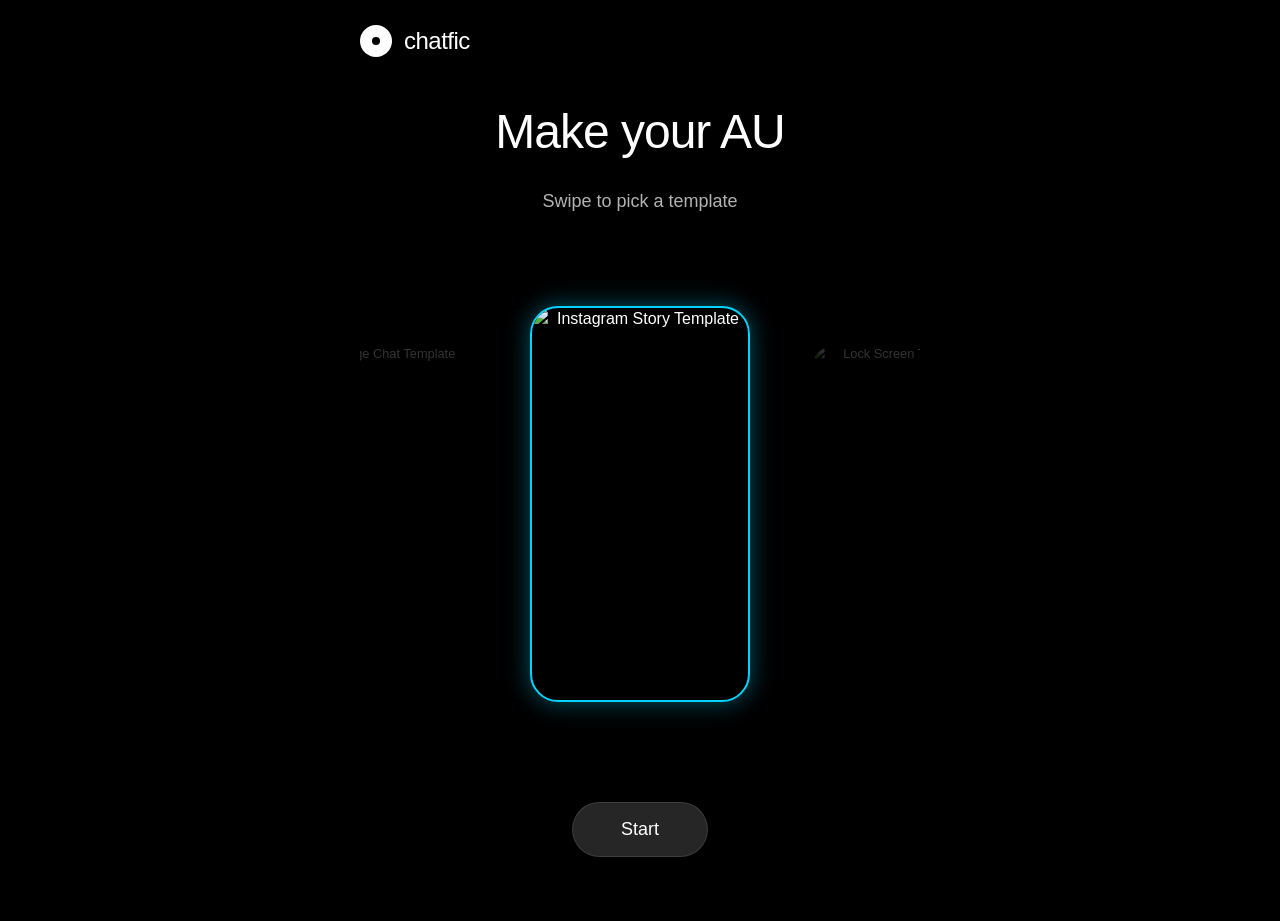
==== index.html @ 2ce022c9 "Initial commit: KF FanCraft project files Co-Authored-By: Claude Sonnet 4.6 <noreply@anthropic.com>" ====
<!DOCTYPE html>
<html lang="en">
<head>
<meta charset="UTF-8">
<meta name="viewport" content="width=device-width, initial-scale=1.0, maximum-scale=1.0, user-scalable=no">
<title>chatfic - Make your AU</title>
<link rel="stylesheet" href="styles.css">
<link rel="stylesheet" href="https://cdnjs.cloudflare.com/ajax/libs/font-awesome/6.4.0/css/all.min.css">
<script src="https://cdnjs.cloudflare.com/ajax/libs/html2canvas/1.4.1/html2canvas.min.js"></script>
</head>
<body>
<div class="app">
  <!-- Hero Section - Main Landing -->
  <section class="hero-main" id="hero">
    <div class="hero-header">
      <div class="logo">
        <div class="logo-bubble"></div>
        <span>chatfic</span>
      </div>
    </div>
    
    <div class="hero-content">
      <h1 class="hero-title">Make your AU</h1>
      <p class="hero-subtitle">Swipe to pick a template</p>
      
      <div class="template-preview-container">
        <div class="template-preview-card" data-template="message">
          <img src="images/Frame 31.png" alt="Message Chat Template">
        </div>
        <div class="template-preview-card active" data-template="story">
          <img src="images/Stories.png" alt="Instagram Story Template">
        </div>
        <div class="template-preview-card" data-template="notification">
          <img src="images/iOS 15 Push Notifications.png" alt="Lock Screen Template">
        </div>
      </div>
      
      <button class="start-button" onclick="startWithSelectedTemplate()">
        Start
      </button>
    </div>
  </section>


  <!-- Editor Screen -->
  <section class="editor" id="editor" style="display:none;">
    <div class="editor-header">
      <button class="back-btn" onclick="backToTemplates()">
        <i class="fas fa-arrow-left"></i>
      </button>
      <span class="editor-title">Editor</span>
      <div class="header-actions">
        <button class="save-btn" onclick="saveAsImage()">
          <i class="fas fa-download"></i> Save
        </button>
        <button class="share-btn" onclick="toggleShareMenu()">
          <i class="fas fa-share"></i> Share
        </button>
      </div>
    </div>

    <!-- Share Menu -->
    <div class="share-menu" id="shareMenu" style="display:none;">
      <div class="share-options">
        <button class="share-option" onclick="shareToTikTok()">
          <i class="fab fa-tiktok"></i>
          <span>TikTok</span>
        </button>
        <button class="share-option" onclick="shareToInstagram()">
          <i class="fab fa-instagram"></i>
          <span>Instagram</span>
        </button>
        <button class="share-option" onclick="shareToX()">
          <i class="fab fa-x-twitter"></i>
          <span>X</span>
        </button>
        <button class="share-option" onclick="shareToReddit()">
          <i class="fab fa-reddit"></i>
          <span>Reddit</span>
        </button>
      </div>
    </div>

    <div class="editor-content">
      <div class="phone-mockup">
        <div class="phone-screen" id="phoneScreen">
          <!-- Dynamic content will be loaded here -->
        </div>
      </div>
      
      <div class="editor-controls">
        <div class="control-group">
          <label>Username</label>
          <input type="text" id="usernameInput" placeholder="Enter username...">
        </div>
        
        <!-- Message Chat Controls -->
        <div class="template-specific-controls" id="messageControls" style="display:none;">
          <div class="control-group">
            <label>Messages</label>
            <div class="messages-container" id="messagesContainer">
              <!-- Messages will be dynamically added here -->
            </div>
            <button class="add-message-btn" onclick="addMessage('received')">+ Add Their Message</button>
            <button class="add-message-btn" onclick="addMessage('sent')">+ Add My Message</button>
          </div>
        </div>
        
        <!-- Lock Screen Controls -->
        <div class="template-specific-controls" id="lockControls" style="display:none;">
          <div class="control-group">
            <label>Notifications</label>
            <div class="notifications-container" id="notificationsContainer">
              <!-- Notifications will be dynamically added here -->
            </div>
            <button class="add-notification-btn" onclick="addNotification()">+ Add Notification</button>
          </div>
        </div>
        
        <!-- Story Controls -->
        <div class="template-specific-controls" id="storyControls" style="display:none;">
          <div class="control-group">
            <label>Story Text</label>
            <textarea id="textInput" placeholder="Enter your story text..."></textarea>
          </div>
        </div>
        
        <div class="control-group">
          <label>Profile Image</label>
          <input type="file" accept="image/*" id="profileImageInput">
        </div>
        <div class="control-group">
          <label>Background Image</label>
          <input type="file" accept="image/*" id="backgroundImageInput">
        </div>
        <div class="control-group">
          <label>Time</label>
          <input type="datetime-local" id="timeInput">
        </div>
      </div>
    </div>
  </section>

  <!-- Series Management -->
  <section class="series-section" id="series" style="display:none;">
    <div class="section-header">
      <h2>My Series</h2>
      <button class="create-btn" onclick="createSeries()">
        <i class="fas fa-plus"></i> New Series
      </button>
    </div>
    <div class="series-list">
      <!-- Series will be populated here -->
    </div>
  </section>

  <!-- Explore Feed -->
  <section class="explore-section" id="explore" style="display:none;">
    <div class="section-header">
      <h2>Explore</h2>
      <div class="filter-tabs">
        <button class="filter-tab active">Popular</button>
        <button class="filter-tab">Latest</button>
        <button class="filter-tab">Following</button>
      </div>
    </div>
    <div class="feed-grid">
      <!-- Feed items will be populated here -->
    </div>
  </section>

  <!-- Navigation (only shown when not on hero) -->
  <nav class="top-nav" id="topNav" style="display:none;">
    <button class="nav-btn active" onclick="navigateTo('create')">Create</button>
    <button class="nav-btn" onclick="navigateTo('series')">Series</button>
    <button class="nav-btn" onclick="navigateTo('explore')">Explore</button>
  </nav>
</div>

<script src="script.js"></script>
</body>
</html>
---- styles.css ----
@import url('https://cdn.jsdelivr.net/gh/orioncactus/pretendard@v1.3.9/dist/web/variable/pretendardvariable-dynamic-subset.min.css');

/* ════════════════════════════════════════
   RESET & BASE
════════════════════════════════════════ */
* {
  margin: 0;
  padding: 0;
  box-sizing: border-box;
}

html, body {
  width: 100%;
  height: 100%;
  overflow-x: hidden;
}

body {
  font-family: 'Pretendard Variable', Pretendard, -apple-system, BlinkMacSystemFont, 'Segoe UI', sans-serif;
  background: #000000;
  color: white;
  line-height: 1.4;
  -webkit-font-smoothing: antialiased;
  -moz-osx-font-smoothing: grayscale;
}

.app {
  width: 100%;
  max-width: 600px;
  min-height: 100vh;
  min-height: 100dvh;
  margin: 0 auto;
  background: #000000;
  position: relative;
}

/* ════════════════════════════════════════
   HERO MAIN SECTION - Exact Design Match
════════════════════════════════════════ */
.hero-main {
  min-height: 100vh;
  display: flex;
  flex-direction: column;
  padding: 24px 20px;
  position: relative;
  overflow: hidden;
}

.hero-header {
  display: flex;
  align-items: center;
  margin-bottom: 40px;
}

.logo {
  display: flex;
  align-items: center;
  gap: 12px;
}

.logo-bubble {
  width: 32px;
  height: 32px;
  background: white;
  border-radius: 50%;
  position: relative;
}

.logo-bubble::after {
  content: '';
  position: absolute;
  top: 50%;
  left: 50%;
  transform: translate(-50%, -50%);
  width: 8px;
  height: 8px;
  background: #000;
  border-radius: 50%;
}

.logo span {
  font-size: 24px;
  font-weight: 400;
  color: white;
  letter-spacing: -0.5px;
}

.hero-content {
  flex: 1;
  display: flex;
  flex-direction: column;
  align-items: center;
  justify-content: center;
  text-align: center;
  gap: 32px;
}

.hero-title {
  font-size: 48px;
  font-weight: 300;
  color: white;
  margin-bottom: -8px;
  letter-spacing: -1px;
}

.hero-subtitle {
  font-size: 18px;
  color: rgba(255,255,255,0.7);
  font-weight: 300;
  margin-bottom: 8px;
}

/* ════════════════════════════════════════
   TEMPLATE PREVIEW - Horizontal Scroll
════════════════════════════════════════ */
.template-preview-container {
  width: 100%;
  height: 500px;
  overflow-x: auto;
  overflow-y: hidden;
  display: flex;
  align-items: center;
  gap: 40px;
  padding: 0 60px;
  scroll-behavior: smooth;
  scroll-snap-type: x mandatory;
  -webkit-overflow-scrolling: touch;
}

/* Hide scrollbar but keep functionality */
.template-preview-container::-webkit-scrollbar {
  display: none;
}
.template-preview-container {
  -ms-overflow-style: none;
  scrollbar-width: none;
}

.template-preview-card {
  flex: none;
  width: 220px;
  aspect-ratio: 5/9;
  border-radius: 28px;
  overflow: hidden;
  cursor: pointer;
  transition: all 0.4s cubic-bezier(0.4, 0, 0.2, 1);
  scroll-snap-align: center;
  opacity: 0.4;
  filter: brightness(0.5);
  transform: scale(0.8);
}

/* Active state - center template */
.template-preview-card.active {
  opacity: 1;
  filter: brightness(1);
  border: 2px solid #00D4FF;
  box-shadow: 0 0 24px rgba(0, 212, 255, 0.4);
  transform: scale(1);
}

/* Non-active state */
.template-preview-card:not(.active) {
  border: none;
  box-shadow: 0 4px 20px rgba(0,0,0,0.4);
}

.template-preview-card img {
  width: 100%;
  height: 100%;
  object-fit: cover;
  display: block;
}

.template-preview-card:hover:not(.active) {
  opacity: 0.6;
  filter: brightness(0.6);
}

/* ════════════════════════════════════════
   START BUTTON
════════════════════════════════════════ */
.start-button {
  padding: 16px 48px;
  background: rgba(255,255,255,0.15);
  color: white;
  border: none;
  border-radius: 32px;
  font-size: 18px;
  font-weight: 500;
  cursor: pointer;
  transition: all 0.3s ease;
  backdrop-filter: blur(10px);
  border: 1px solid rgba(255,255,255,0.1);
  margin: 16px 0 40px 0;
}

.start-button:hover {
  background: rgba(255,255,255,0.25);
  transform: translateY(-1px);
  box-shadow: 0 8px 24px rgba(255,255,255,0.1);
}

.start-button:active {
  transform: translateY(0);
}

/* ════════════════════════════════════════
   TEMPLATE SELECTION SCREEN
════════════════════════════════════════ */
.template-selection {
  min-height: 100vh;
  padding: 20px;
  background: #000;
}

.section-header {
  display: flex;
  align-items: center;
  gap: 16px;
  margin-bottom: 32px;
  padding-top: 20px;
}

.back-btn {
  width: 44px;
  height: 44px;
  border: none;
  background: rgba(255,255,255,0.1);
  color: white;
  border-radius: 12px;
  cursor: pointer;
  transition: all 0.3s ease;
  display: flex;
  align-items: center;
  justify-content: center;
}

.back-btn:hover {
  background: rgba(255,255,255,0.2);
}

.section-header h2 {
  font-size: 28px;
  font-weight: 600;
  color: white;
}

.template-grid {
  display: grid;
  gap: 20px;
  grid-template-columns: 1fr;
}

.template-option {
  padding: 24px;
  background: rgba(255,255,255,0.05);
  border: 1px solid rgba(255,255,255,0.1);
  border-radius: 16px;
  cursor: pointer;
  transition: all 0.3s ease;
  text-align: center;
}

.template-option:hover {
  background: rgba(255,255,255,0.1);
  border-color: rgba(255,255,255,0.2);
  transform: translateY(-2px);
}

.template-icon {
  width: 64px;
  height: 64px;
  margin: 0 auto 16px;
  background: linear-gradient(135deg, #00D4FF, #0099CC);
  border-radius: 16px;
  display: flex;
  align-items: center;
  justify-content: center;
  font-size: 28px;
  color: white;
}

.template-option h3 {
  font-size: 20px;
  font-weight: 600;
  color: white;
  margin-bottom: 8px;
}

.template-option p {
  font-size: 14px;
  color: rgba(255,255,255,0.7);
}

/* ════════════════════════════════════════
   EDITOR SCREEN
════════════════════════════════════════ */
.editor {
  min-height: 100vh;
  background: #000;
  display: flex;
  flex-direction: column;
}

.editor-header {
  display: flex;
  align-items: center;
  justify-content: space-between;
  padding: 20px;
  border-bottom: 1px solid rgba(255,255,255,0.1);
}

.editor-title {
  font-size: 18px;
  font-weight: 600;
  color: white;
}

.header-actions {
  display: flex;
  gap: 12px;
  align-items: center;
}

.save-btn, .share-btn {
  padding: 8px 16px;
  background: #00D4FF;
  color: white;
  border: none;
  border-radius: 20px;
  font-size: 14px;
  font-weight: 500;
  cursor: pointer;
  transition: all 0.3s ease;
  display: flex;
  align-items: center;
  gap: 6px;
}

.save-btn:hover, .share-btn:hover {
  background: #0099CC;
}

/* Share Menu */
.share-menu {
  position: relative;
  background: rgba(0,0,0,0.95);
  backdrop-filter: blur(10px);
  border-bottom: 1px solid rgba(255,255,255,0.1);
  padding: 16px 20px;
}

.share-options {
  display: flex;
  gap: 12px;
  justify-content: center;
  flex-wrap: wrap;
}

.share-option {
  display: flex;
  flex-direction: column;
  align-items: center;
  gap: 8px;
  padding: 16px 20px;
  background: rgba(255,255,255,0.05);
  border: 1px solid rgba(255,255,255,0.1);
  border-radius: 12px;
  color: white;
  cursor: pointer;
  transition: all 0.3s ease;
  min-width: 80px;
}

.share-option:hover {
  background: rgba(255,255,255,0.1);
  border-color: rgba(255,255,255,0.2);
  transform: translateY(-2px);
}

.share-option i {
  font-size: 24px;
}

.share-option span {
  font-size: 12px;
  font-weight: 500;
}

.share-option[onclick*="TikTok"] i {
  color: #ff0050;
}

.share-option[onclick*="Instagram"] i {
  background: linear-gradient(45deg, #f09433 0%,#e6683c 25%,#dc2743 50%,#cc2366 75%,#bc1888 100%);
  background-clip: text;
  -webkit-background-clip: text;
  -webkit-text-fill-color: transparent;
}

.share-option[onclick*="X"] i {
  color: #1DA1F2;
}

.share-option[onclick*="Reddit"] i {
  color: #FF4500;
}

.editor-content {
  flex: 1;
  padding: 20px;
  display: flex;
  flex-direction: column;
  gap: 24px;
}

.phone-mockup {
  width: 300px;
  margin: 0 auto;
  background: #333;
  border-radius: 24px;
  padding: 8px;
  box-shadow: 0 8px 32px rgba(0,0,0,0.5);
}

.phone-screen {
  width: 100%;
  aspect-ratio: 5/9;
  background: white;
  border-radius: 16px;
  overflow: hidden;
}

.editor-controls {
  display: flex;
  flex-direction: column;
  gap: 16px;
}

.control-group {
  display: flex;
  flex-direction: column;
  gap: 8px;
}

.control-group label {
  font-size: 14px;
  font-weight: 500;
  color: rgba(255,255,255,0.8);
}

.control-group input,
.control-group textarea {
  padding: 12px 16px;
  background: rgba(255,255,255,0.05);
  border: 1px solid rgba(255,255,255,0.1);
  border-radius: 12px;
  color: white;
  font-size: 16px;
  transition: all 0.3s ease;
}

.control-group input:focus,
.control-group textarea:focus {
  outline: none;
  border-color: #00D4FF;
  background: rgba(255,255,255,0.1);
}

.control-group textarea {
  min-height: 100px;
  resize: vertical;
}

/* Template-specific controls */
.template-specific-controls {
  margin: 16px 0;
  padding: 16px;
  background: rgba(255,255,255,0.03);
  border-radius: 12px;
  border: 1px solid rgba(255,255,255,0.05);
}

.messages-container, .notifications-container {
  display: flex;
  flex-direction: column;
  gap: 12px;
  margin-bottom: 16px;
}

.message-item, .notification-item {
  display: flex;
  flex-direction: column;
  gap: 8px;
  padding: 12px;
  background: rgba(255,255,255,0.05);
  border-radius: 8px;
  border: 1px solid rgba(255,255,255,0.1);
}

.message-item-header, .notification-item-header {
  display: flex;
  justify-content: space-between;
  align-items: center;
}

.message-item-actions {
  display: flex;
  align-items: center;
  gap: 6px;
}

.move-message-btn {
  width: 24px;
  height: 24px;
  border: 1px solid rgba(255,255,255,0.2);
  border-radius: 5px;
  background: rgba(255,255,255,0.08);
  color: white;
  font-size: 14px;
  line-height: 1;
  cursor: pointer;
}

.move-message-btn:disabled {
  cursor: default;
  opacity: 0.25;
}

.message-type-label, .notification-sender-label {
  font-size: 12px;
  color: rgba(255,255,255,0.7);
  font-weight: 500;
}

.message-type-label.sent {
  color: #00D4FF;
}

.message-type-label.received {
  color: #10B981;
}

.remove-btn {
  background: #EF4444;
  color: white;
  border: none;
  border-radius: 4px;
  width: 24px;
  height: 24px;
  font-size: 12px;
  cursor: pointer;
  display: flex;
  align-items: center;
  justify-content: center;
}

.remove-btn:hover {
  background: #DC2626;
}

.message-input, .notification-input {
  background: rgba(255,255,255,0.08);
  border: 1px solid rgba(255,255,255,0.15);
  border-radius: 6px;
  color: white;
  padding: 8px 12px;
  font-size: 14px;
  resize: none;
  min-height: 60px;
}

.message-input:focus, .notification-input:focus {
  outline: none;
  border-color: #00D4FF;
  background: rgba(255,255,255,0.12);
}

.time-input {
  background: rgba(255,255,255,0.08);
  border: 1px solid rgba(255,255,255,0.15);
  border-radius: 6px;
  color: white;
  padding: 4px 8px;
  font-size: 12px;
  width: 120px;
}

.time-input:focus {
  outline: none;
  border-color: #00D4FF;
  background: rgba(255,255,255,0.12);
}

.add-message-btn, .add-notification-btn {
  padding: 8px 16px;
  background: rgba(0, 212, 255, 0.2);
  color: #00D4FF;
  border: 1px solid #00D4FF;
  border-radius: 20px;
  font-size: 14px;
  font-weight: 500;
  cursor: pointer;
  transition: all 0.3s ease;
  margin-right: 8px;
}

.add-message-btn:hover, .add-notification-btn:hover {
  background: rgba(0, 212, 255, 0.3);
}

.inline-editable {
  background: transparent;
  border: none;
  color: inherit;
  font-size: inherit;
  font-family: inherit;
  padding: 2px 4px;
  border-radius: 4px;
  transition: all 0.2s ease;
}

.inline-editable:focus {
  background: rgba(255,255,255,0.1);
  outline: 1px solid rgba(255,255,255,0.3);
}

/* ════════════════════════════════════════
   TOP NAVIGATION (Hidden on hero)
════════════════════════════════════════ */
.top-nav {
  position: sticky;
  top: 0;
  background: rgba(0,0,0,0.95);
  backdrop-filter: blur(20px);
  border-bottom: 1px solid rgba(255,255,255,0.1);
  padding: 12px 20px;
  display: flex;
  gap: 8px;
  z-index: 100;
}

.nav-btn {
  padding: 8px 16px;
  background: transparent;
  border: none;
  color: rgba(255,255,255,0.7);
  font-size: 14px;
  font-weight: 500;
  cursor: pointer;
  border-radius: 20px;
  transition: all 0.3s ease;
}

.nav-btn.active {
  background: rgba(255,255,255,0.1);
  color: white;
}

.nav-btn:hover:not(.active) {
  background: rgba(255,255,255,0.05);
  color: rgba(255,255,255,0.9);
}

/* ════════════════════════════════════════
   SERIES & EXPLORE SECTIONS
════════════════════════════════════════ */
.series-section,
.explore-section {
  min-height: 100vh;
  padding: 20px;
  background: #000;
}

.create-btn {
  padding: 8px 16px;
  background: #00D4FF;
  color: white;
  border: none;
  border-radius: 20px;
  font-size: 14px;
  font-weight: 500;
  cursor: pointer;
  transition: all 0.3s ease;
  display: flex;
  align-items: center;
  gap: 6px;
}

.create-btn:hover {
  background: #0099CC;
}

.filter-tabs {
  display: flex;
  gap: 8px;
  margin-top: 16px;
}

.filter-tab {
  padding: 8px 16px;
  background: rgba(255,255,255,0.05);
  border: none;
  color: rgba(255,255,255,0.7);
  font-size: 14px;
  font-weight: 500;
  cursor: pointer;
  border-radius: 20px;
  transition: all 0.3s ease;
}

.filter-tab.active {
  background: #00D4FF;
  color: white;
}

.filter-tab:hover:not(.active) {
  background: rgba(255,255,255,0.1);
  color: rgba(255,255,255,0.9);
}

.series-list,
.feed-grid {
  margin-top: 24px;
  display: grid;
  gap: 16px;
}

.feed-grid {
  grid-template-columns: repeat(2, 1fr);
}

/* ════════════════════════════════════════
   RESPONSIVE DESIGN
════════════════════════════════════════ */
@media (max-width: 480px) {
  .hero-title {
    font-size: 36px;
  }
  
  .template-preview-container {
    height: 400px;
  }
  
  .template-preview-card {
    width: 160px;
  }
  
  .phone-mockup {
    width: 280px;
  }
}

@media (max-height: 700px) {
  .hero-main {
    padding: 16px;
  }
  
  .hero-content {
    gap: 20px;
  }
  
  .template-preview-container {
    height: 320px;
  }
  
  .template-preview-card {
    width: 200px;
    height: 360px;
  }
  
  .start-button {
    margin-bottom: 24px;
  }
}

/* ════════════════════════════════════════
   UTILITIES
════════════════════════════════════════ */
.hidden {
  display: none !important;
}

/* Smooth transitions */
* {
  transition: transform 0.3s ease, opacity 0.3s ease;
}
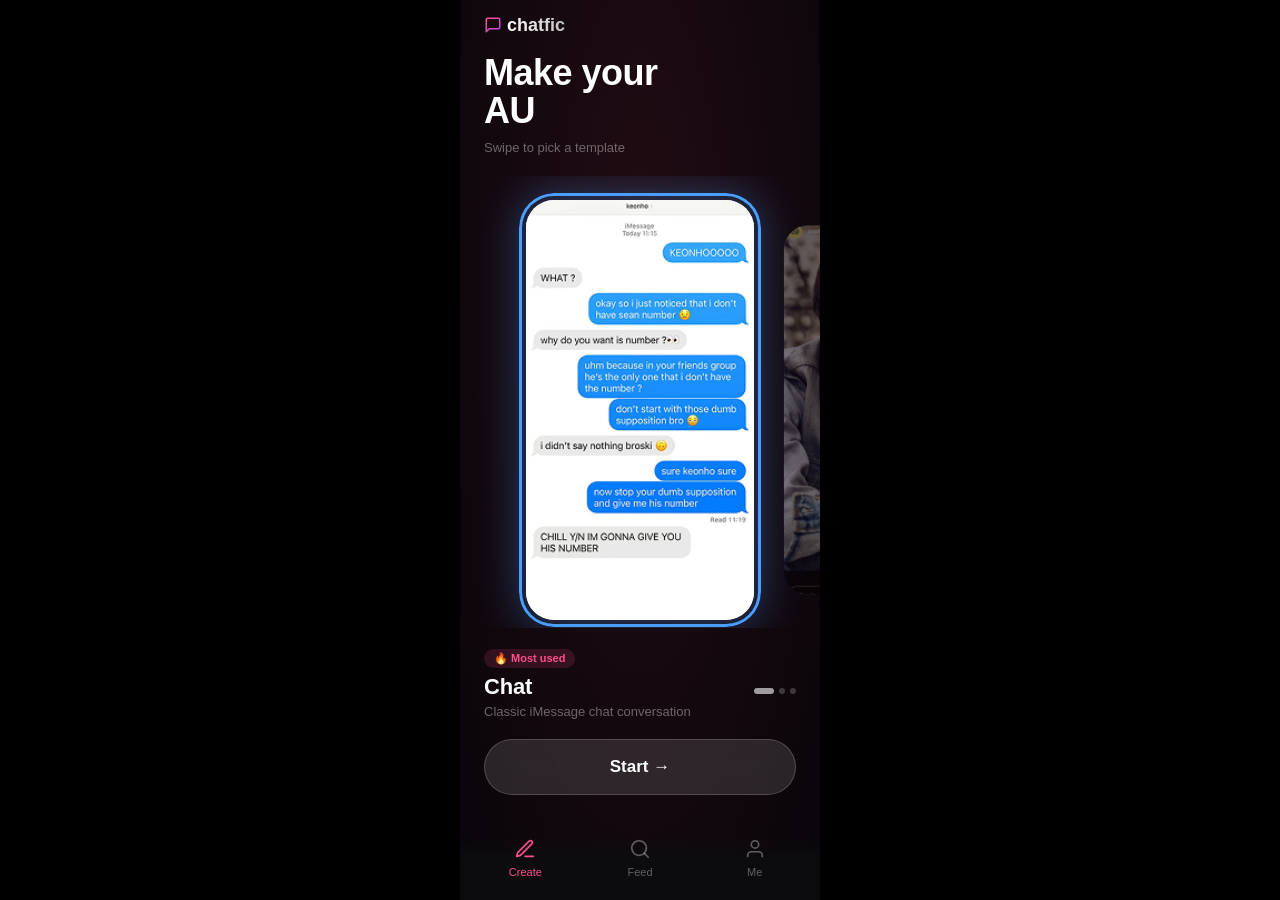
==== commit 2e612f01: "feat: chatfic UI — full editor suite with feed, Me page, series manager - Add Chat/IG Story/Lock Scr" ====
--- a/index.html
+++ b/index.html
@@ -3,180 +3,3292 @@
 <head>
 <meta charset="UTF-8">
 <meta name="viewport" content="width=device-width, initial-scale=1.0, maximum-scale=1.0, user-scalable=no">
-<title>chatfic - Make your AU</title>
-<link rel="stylesheet" href="styles.css">
-<link rel="stylesheet" href="https://cdnjs.cloudflare.com/ajax/libs/font-awesome/6.4.0/css/all.min.css">
-<script src="https://cdnjs.cloudflare.com/ajax/libs/html2canvas/1.4.1/html2canvas.min.js"></script>
+<title>chatfic</title>
+<link rel="preconnect" href="https://fonts.googleapis.com">
+<link rel="preconnect" href="https://fonts.gstatic.com" crossorigin>
+<style>
+/* ─────────────────────────────────────
+   DARK THEME TOKENS
+───────────────────────────────────── */
+:root {
+  --base:        #0C0C0F;
+  --surface:     #161618;
+  --surface-2:   #1F1F23;
+  --surface-3:   #28282D;
+  --border:      rgba(255,255,255,0.07);
+  --border-md:   rgba(255,255,255,0.12);
+
+  --text-1:  #FFFFFF;
+  --text-2:  rgba(255,255,255,0.60);
+  --text-3:  rgba(255,255,255,0.35);
+  --text-4:  rgba(255,255,255,0.20);
+
+  --accent:   #FF4E8B;
+  --accent-2: #B24BF3;
+  --accent-grad: linear-gradient(135deg, #FF4E8B 0%, #B24BF3 100%);
+  --glow: rgba(255,78,139,0.18);
+
+  /* GDS Brand (for Bunjang watermark) */
+  --brand: #D80C18;
+}
+
+/* ─────────────────────────────────────
+   GDS TYPOGRAPHY (Pretendard)
+───────────────────────────────────── */
+.h2-bold   { font-size:24px; font-weight:700; line-height:1.2; }
+.h4-bold   { font-size:20px; font-weight:700; line-height:1.2; }
+.t1-bold   { font-size:18px; font-weight:700; line-height:1.2; }
+.t2-bold   { font-size:16px; font-weight:700; line-height:1.25; }
+.t4-bold   { font-size:14px; font-weight:700; line-height:1.25; }
+.t5-bold   { font-size:13px; font-weight:700; line-height:1.2; }
+.t6-bold   { font-size:12px; font-weight:700; line-height:1.2; }
+.b3-medium { font-size:15px; font-weight:500; line-height:1.4; }
+.b3-regular{ font-size:15px; font-weight:400; line-height:1.4; }
+.b4-medium { font-size:14px; font-weight:500; line-height:1.25; }
+.b4-regular{ font-size:14px; font-weight:400; line-height:1.25; }
+.b5-medium { font-size:13px; font-weight:500; line-height:1.2; }
+.b5-regular{ font-size:13px; font-weight:400; line-height:1.2; }
+.b6-regular{ font-size:12px; font-weight:400; line-height:1.2; }
+.c1-medium { font-size:12px; font-weight:500; line-height:1.4; }
+.c2-medium { font-size:11px; font-weight:500; line-height:1.4; }
+
+/* ─────────────────────────────────────
+   BASE
+───────────────────────────────────── */
+* { box-sizing:border-box; margin:0; padding:0; -webkit-tap-highlight-color:transparent; letter-spacing:0; }
+body {
+  font-family:'Pretendard Variable',Pretendard,-apple-system,BlinkMacSystemFont,sans-serif;
+  font-feature-settings:'case' 1,'cpsp' 1,'ss03' 1;
+  background:#000; display:flex; justify-content:center; min-height:100vh;
+}
+.phone {
+  width:360px; min-height:100vh;
+  background:var(--base); position:relative;
+  overflow:hidden; display:flex; flex-direction:column;
+}
+
+/* ─────────────────────────────────────
+   SCREENS
+───────────────────────────────────── */
+.screen {
+  position:absolute; inset:0; display:none;
+  flex-direction:column; background:var(--base);
+  overflow:hidden;
+}
+.screen.active { display:flex; }
+.screen.enter { animation:slideIn .28s cubic-bezier(.32,1,.36,1) both; }
+.screen.back  { animation:slideBack .28s cubic-bezier(.32,1,.36,1) both; }
+@keyframes slideIn   { from{transform:translateX(100%)} to{transform:none} }
+@keyframes slideBack { from{transform:translateX(-20%)} to{transform:none} }
+
+/* ─────────────────────────────────────
+   BOTTOM NAV
+───────────────────────────────────── */
+.bottom-nav {
+  position:absolute; bottom:0; left:0; right:0;
+  height:72px; padding:0 0 16px;
+  background:linear-gradient(to top, var(--base) 60%, transparent);
+  display:flex; align-items:flex-end; justify-content:space-around;
+  z-index:100;
+}
+.nav-item {
+  display:flex; flex-direction:column; align-items:center; gap:4px;
+  cursor:pointer; padding:8px 20px; transition:opacity .15s;
+  background:none; border:none; font-family:inherit;
+  font-feature-settings:'case' 1,'cpsp' 1,'ss03' 1;
+}
+.nav-item:active { opacity:.6; }
+.nav-icon { width:24px; height:24px; display:flex; align-items:center; justify-content:center; }
+.nav-label { color:var(--text-3); }
+.nav-item.on .nav-label { color:var(--accent); }
+.nav-item.on .nav-icon svg path,
+.nav-item.on .nav-icon svg circle { stroke:var(--accent); }
+
+/* nav 3탭 균등 */
+.nav-item { flex:1; }
+
+/* ─────────────────────────────────────
+   SCROLL CONTENT (accounts for nav)
+───────────────────────────────────── */
+.scroll { flex:1; overflow-y:auto; -webkit-overflow-scrolling:touch; padding-bottom:72px; }
+
+/* ─────────────────────────────────────
+   TOP BAR
+───────────────────────────────────── */
+.topbar {
+  height:52px; padding:0 20px;
+  display:flex; align-items:center; justify-content:space-between;
+  flex-shrink:0; position:relative; z-index:10;
+}
+.topbar-back {
+  width:32px; height:32px; background:var(--surface-2);
+  border-radius:50%; border:none; cursor:pointer;
+  display:flex; align-items:center; justify-content:center;
+  transition:background .15s;
+}
+.topbar-back:active { background:var(--surface-3); }
+.topbar-spacer { width:32px; }
+
+/* Logo */
+.logo {
+  display:flex; align-items:center; gap:5px;
+  font-size:20px; font-weight:800;
+  letter-spacing:-0.4px; line-height:1;
+}
+.logo-text {
+  background:linear-gradient(90deg,#fff 0%,rgba(255,255,255,0.75) 100%);
+  -webkit-background-clip:text; -webkit-text-fill-color:transparent;
+}
+
+/* ══════════════════════════════════════
+   SCREEN 1 — DISCOVER FEED
+══════════════════════════════════════ */
+.feed-list { display:flex; flex-direction:column; gap:12px; padding:0 16px 8px; }
+
+.feed-card {
+  position:relative; overflow:hidden; cursor:pointer;
+  border-radius:20px;
+  transition:transform .2s ease, opacity .15s;
+  background:var(--surface);
+}
+.feed-card:active { transform:scale(0.98); opacity:.9; }
+
+/* Card image */
+.feed-img {
+  width:100%; aspect-ratio:4/5;
+  object-fit:cover; display:block; background:var(--surface);
+}
+.feed-img-placeholder {
+  width:100%; aspect-ratio:4/5;
+  display:flex; align-items:center; justify-content:center;
+  font-size:48px; background:var(--surface);
+}
+
+/* Gradient overlay on image */
+.feed-overlay {
+  position:absolute; inset:0;
+  background:linear-gradient(to bottom, rgba(0,0,0,0) 30%, rgba(0,0,0,0.75) 100%);
+}
+
+/* Chat preview overlay on card */
+.feed-chat-overlay {
+  position:absolute; left:16px; right:16px; bottom:60px;
+}
+.feed-bubble {
+  display:inline-block; padding:7px 12px; border-radius:14px;
+  max-width:220px; margin-bottom:6px;
+  backdrop-filter:blur(8px); -webkit-backdrop-filter:blur(8px);
+}
+.feed-bubble.recv { background:rgba(255,255,255,0.14); color:#fff; border-bottom-left-radius:3px; }
+.feed-bubble.sent { background:rgba(255,255,255,0.9); color:#191919; border-bottom-right-radius:3px; align-self:flex-end; margin-left:auto; display:block; text-align:left; }
+.feed-bubble-wrap { display:flex; flex-direction:column; }
+
+/* Card bottom meta — 카드 안 오버레이 아닌 별도 바 */
+.feed-meta {
+  padding:12px 16px;
+  display:flex; align-items:center; justify-content:space-between;
+  background:var(--surface);
+}
+.feed-user { display:flex; align-items:center; gap:10px; }
+.feed-user-av {
+  width:32px; height:32px; border-radius:50%;
+  background:var(--accent-grad);
+  padding:2px;
+  overflow:visible; display:flex; align-items:center; justify-content:center;
+}
+.feed-user-av-inner {
+  width:28px; height:28px; border-radius:50%;
+  background:var(--surface-3); border:1.5px solid var(--base);
+  display:flex; align-items:center; justify-content:center;
+  font-size:11px; font-weight:700; color:#fff; overflow:hidden;
+  flex-shrink:0;
+}
+.feed-tag {
+  display:inline-flex; align-items:center;
+  padding:2px 8px; border-radius:20px;
+  background:var(--surface-3);
+  color:var(--text-3);
+  margin-top:3px;
+}
+.feed-actions { display:flex; align-items:center; gap:4px; }
+.feed-action-btn {
+  display:flex; align-items:center; gap:5px;
+  background:var(--surface-2); border:none; cursor:pointer;
+  color:var(--text-2); font-family:inherit;
+  font-feature-settings:'case' 1,'cpsp' 1,'ss03' 1;
+  padding:6px 12px; border-radius:20px;
+  transition:background .15s;
+}
+.feed-action-btn:active { background:var(--surface-3); }
+
+/* Story ring (gradient border) */
+.story-ring {
+  padding:2px; border-radius:50%;
+  background:var(--accent-grad);
+  display:inline-flex;
+}
+.story-ring-inner {
+  width:100%; height:100%; border-radius:50%;
+  background:var(--base); padding:2px;
+  display:flex; align-items:center; justify-content:center;
+}
+
+/* Horizontal story row */
+.story-row {
+  display:flex; gap:12px; padding:16px 20px 8px;
+  overflow-x:auto; -webkit-overflow-scrolling:touch;
+  flex-shrink:0;
+}
+.story-row::-webkit-scrollbar { display:none; }
+.story-item {
+  flex-shrink:0; display:flex; flex-direction:column;
+  align-items:center; gap:5px; cursor:pointer;
+}
+.story-av-wrap { padding:2px; border-radius:50%; background:var(--accent-grad); }
+.story-av {
+  width:48px; height:48px; border-radius:50%;
+  background:var(--surface-2); border:2px solid var(--base);
+  display:flex; align-items:center; justify-content:center;
+  font-size:18px; font-weight:700; color:#fff;
+  overflow:hidden;
+}
+.story-name { color:var(--text-2); }
+
+/* ══════════════════════════════════════
+   SCREEN 2 — SOMEONE'S PROFILE
+══════════════════════════════════════ */
+.profile-header { position:relative; }
+.profile-cover {
+  width:100%; height:160px;
+  background:linear-gradient(135deg, #1a0a2e 0%, #2d1b4e 50%, #1a1033 100%);
+  overflow:hidden; position:relative;
+}
+.profile-cover-glow {
+  position:absolute; inset:0;
+  background:radial-gradient(ellipse at 60% 40%, rgba(178,75,243,0.3) 0%, transparent 70%);
+}
+.profile-av-area {
+  padding:0 20px; margin-top:-28px; position:relative; z-index:2;
+  display:flex; align-items:flex-end; justify-content:space-between;
+  margin-bottom:12px;
+}
+.profile-av-big {
+  width:64px; height:64px; border-radius:50%;
+  border:3px solid var(--base);
+  background:var(--surface-3);
+  display:flex; align-items:center; justify-content:center;
+  font-size:26px; font-weight:700; color:#fff;
+  background: linear-gradient(135deg, #FF4E8B, #B24BF3);
+}
+.profile-follow-btn {
+  height:32px; padding:0 16px; border-radius:20px;
+  background:var(--accent-grad);
+  border:none; cursor:pointer; font-family:inherit;
+  font-feature-settings:'case' 1,'cpsp' 1,'ss03' 1;
+  color:#fff; transition:opacity .15s;
+}
+.profile-follow-btn:active { opacity:.7; }
+.profile-info { padding:0 20px 16px; }
+.profile-bias {
+  display:inline-flex; align-items:center; gap:4px;
+  padding:3px 10px; border-radius:20px; margin-top:4px;
+  background:rgba(255,78,139,0.12); color:var(--accent);
+}
+.profile-stats { display:flex; gap:20px; margin-top:12px; }
+.stat-item { display:flex; flex-direction:column; gap:2px; }
+
+.profile-grid {
+  display:grid; grid-template-columns:1fr 1fr;
+  gap:2px; padding:0;
+}
+.grid-card {
+  position:relative; aspect-ratio:1; overflow:hidden;
+  cursor:pointer; background:var(--surface);
+  transition:opacity .15s;
+}
+.grid-card:active { opacity:.8; }
+.grid-img { width:100%; height:100%; object-fit:cover; }
+.grid-placeholder {
+  width:100%; height:100%;
+  display:flex; align-items:center; justify-content:center;
+  font-size:32px;
+}
+.grid-overlay {
+  position:absolute; inset:0;
+  background:linear-gradient(to bottom, transparent 40%, rgba(0,0,0,0.6) 100%);
+}
+.grid-type-badge {
+  position:absolute; top:8px; left:8px;
+  padding:3px 7px; border-radius:6px;
+  background:rgba(0,0,0,0.5); backdrop-filter:blur(4px);
+  color:rgba(255,255,255,0.7);
+}
+
+/* ══════════════════════════════════════
+   SCREEN 3 — CREATE (TEMPLATE PICKER)
+══════════════════════════════════════ */
+.create-header { padding:24px 20px 8px; }
+.template-list { display:flex; flex-direction:column; gap:12px; padding:16px 20px; }
+.tmpl-card {
+  border-radius:16px; overflow:hidden; cursor:pointer;
+  border:1.5px solid var(--border-md);
+  transition:border-color .15s, transform .15s;
+  position:relative;
+}
+.tmpl-card:active { transform:scale(.98); }
+.tmpl-card.hot { border-color:rgba(255,78,139,0.4); }
+.tmpl-preview { height:160px; position:relative; overflow:hidden; }
+.tmpl-info { padding:14px 16px; background:var(--surface); }
+.tmpl-badge {
+  display:inline-flex; align-items:center; gap:4px;
+  padding:3px 8px; border-radius:6px; margin-bottom:6px;
+}
+.badge-hot { background:rgba(255,78,139,0.15); color:var(--accent); }
+.badge-new { background:rgba(178,75,243,0.15); color:var(--accent-2); }
+.tmpl-arrow {
+  position:absolute; right:16px; top:50%; transform:translateY(-50%);
+  width:28px; height:28px; border-radius:50%;
+  background:var(--surface-3);
+  display:flex; align-items:center; justify-content:center;
+}
+
+/* Template previews */
+/* iMessage preview */
+.prev-imsg {
+  background:#fff; height:100%; padding:12px;
+  display:flex; flex-direction:column; gap:7px;
+}
+.prev-imsg-bar {
+  display:flex; align-items:center; gap:6px; margin-bottom:4px;
+}
+.prev-imsg-av { width:24px; height:24px; border-radius:50%; background:#D80C18; display:flex; align-items:center; justify-content:center; font-size:9px; font-weight:700; color:#fff; }
+.imsg-brow { display:flex; gap:4px; align-items:flex-end; }
+.imsg-brow.r { flex-direction:row-reverse; }
+.imsg-bub { padding:5px 9px; border-radius:12px; font-size:9px; line-height:1.35; max-width:150px; }
+.imsg-bub.recv { background:#EBEBEB; color:#191919; border-bottom-left-radius:2px; }
+.imsg-bub.sent { background:#0B93F6; color:#fff; border-bottom-right-radius:2px; }
+.prev-wm { margin-top:auto; text-align:center; }
+
+/* IG Story preview */
+.prev-story {
+  height:100%;
+  background:linear-gradient(155deg,#0f0f1a 0%,#1a1033 55%,#0d1f3c 100%);
+  padding:12px; display:flex; flex-direction:column; position:relative;
+}
+.prev-story-head { display:flex; align-items:center; gap:6px; margin-bottom:auto; }
+.prev-story-av { width:22px; height:22px; border-radius:50%; border:1.5px solid rgba(255,255,255,0.5); background:#D80C18; display:flex; align-items:center; justify-content:center; font-size:8px; font-weight:700; color:#fff; }
+.prev-story-msgs { display:flex; flex-direction:column; gap:6px; justify-content:center; flex:1; }
+.prev-story-bub { padding:6px 9px; border-radius:10px; font-size:8px; line-height:1.35; max-width:140px; }
+.prev-story-bub.l { background:rgba(255,255,255,0.14); color:#fff; border-bottom-left-radius:2px; }
+.prev-story-bub.r { background:rgba(255,255,255,0.9); color:#191919; border-bottom-right-radius:2px; align-self:flex-end; }
+
+/* Lock screen preview */
+.prev-lock {
+  height:100%; background:#000; padding:12px;
+  display:flex; flex-direction:column; align-items:center;
+  position:relative; overflow:hidden;
+}
+.prev-lock-bg {
+  position:absolute; inset:0;
+  background:url('data:image/svg+xml,<svg xmlns="http://www.w3.org/2000/svg" width="160" height="160"><defs><radialGradient id="g" cx="50%" cy="30%"><stop offset="0%" stop-color="%23334"/><stop offset="100%" stop-color="%23111"/></radialGradient></defs><rect fill="url(%23g)" width="160" height="160"/></svg>');
+  background-size:cover;
+}
+.prev-lock-time { font-size:28px; font-weight:200; color:#fff; text-align:center; position:relative; z-index:1; margin:8px 0 4px; letter-spacing:-1px; }
+.prev-lock-date { font-size:9px; color:rgba(255,255,255,0.6); margin-bottom:auto; position:relative; z-index:1; }
+.prev-notif {
+  width:100%; padding:8px 10px; border-radius:12px;
+  background:rgba(40,40,50,0.85); backdrop-filter:blur(12px);
+  display:flex; gap:7px; align-items:center; position:relative; z-index:1;
+  margin-bottom:5px;
+}
+.prev-notif-app { width:18px; height:18px; border-radius:5px; background:#25D366; display:flex; align-items:center; justify-content:center; font-size:9px; flex-shrink:0; }
+.prev-notif-body { flex:1; }
+.prev-notif-sender { font-size:8px; font-weight:700; color:#fff; margin-bottom:1px; }
+.prev-notif-msg { font-size:8px; color:rgba(255,255,255,0.6); }
+.prev-notif-time { font-size:7px; color:rgba(255,255,255,0.35); }
+
+/* ══════════════════════════════════════
+   TEMPLATE CAROUSEL (s-create)
+══════════════════════════════════════ */
+#tmpl-carousel::-webkit-scrollbar { display:none; }
+
+/* 배경 블리드 */
+#csl-bg {
+  position:absolute; top:52px; bottom:0; left:0; right:0;
+  z-index:0; pointer-events:none;
+  transition:background 0.65s ease;
+}
+
+.csl-slide {
+  flex-shrink:0;
+  width:228px;
+  height:420px;
+  scroll-snap-align:center;
+  border-radius:28px;
+  position:relative;
+  cursor:pointer;
+  transition:transform .35s cubic-bezier(.32,1,.36,1), opacity .35s ease;
+  transform:scale(0.88);
+  opacity:0.42;
+}
+.csl-slide.selected {
+  transform:scale(1);
+  opacity:1;
+}
+/* ring outline */
+.csl-slide.selected::before {
+  content:'';
+  position:absolute;
+  inset:-7px;
+  border-radius:35px;
+  background:#4A9EFF;
+  z-index:-1;
+  padding:3px;
+  -webkit-mask:
+    linear-gradient(#fff 0 0) content-box,
+    linear-gradient(#fff 0 0);
+  -webkit-mask-composite: destination-out;
+  mask-composite: exclude;
+}
+/* glow */
+.csl-slide.selected::after {
+  content:'';
+  position:absolute;
+  inset:-10px;
+  border-radius:38px;
+  background:#4A9EFF;
+  filter:blur(20px);
+  opacity:0.30;
+  z-index:-2;
+}
+.csl-inner {
+  width:100%; height:100%;
+  border-radius:28px;
+  overflow:hidden;
+  display:flex;
+  flex-direction:column;
+  position:relative;
+}
+
+/* dot indicators */
+.csl-dot {
+  width:6px; height:6px; border-radius:50%;
+  background:var(--text-4);
+  transition:width .25s ease, background .25s ease;
+}
+.csl-dot.on {
+  width:20px; border-radius:4px;
+  background:var(--text-2);
+}
+
+/* Start 버튼 — pill 스타일 */
+.btn-start {
+  width:100%; padding:17px 0;
+  border:none; border-radius:50px;
+  background:rgba(255,255,255,0.12);
+  color:#fff; cursor:pointer;
+  font-family:inherit;
+  font-feature-settings:'case' 1,'cpsp' 1,'ss03' 1;
+  backdrop-filter:blur(12px);
+  border:1px solid rgba(255,255,255,0.18);
+  transition:background .2s ease, transform .15s ease;
+  letter-spacing:0;
+}
+.btn-start:hover { background:rgba(255,255,255,0.18); }
+.btn-start:active { transform:scale(0.97); }
+
+/* full-width gradient button */
+.btn-grad {
+  width:100%; padding:16px;
+  border:none; border-radius:12px;
+  background:var(--accent-grad);
+  color:#fff; cursor:pointer;
+  font-family:inherit;
+  font-feature-settings:'case' 1,'cpsp' 1,'ss03' 1;
+  transition:opacity .2s ease, transform .15s ease;
+}
+.btn-grad:hover { opacity:0.9; }
+.btn-grad:active { transform:scale(0.98); opacity:0.85; }
+.btn-full { width:100%; }
+
+/* ══════════════════════════════════════
+   SCREEN 4 — POST DETAIL
+══════════════════════════════════════ */
+.detail-image {
+  width:100%; aspect-ratio:4/5; object-fit:cover;
+  background:var(--surface); display:block;
+}
+.detail-image-placeholder {
+  width:calc(100% - 24px); aspect-ratio:9/16;
+  margin:12px auto 0;
+  background:linear-gradient(155deg,#0f0f1a 0%,#1a1033 55%,#0d1f3c 100%);
+  border-radius:16px;
+  display:flex; align-items:center; justify-content:center;
+  flex-direction:column; gap:12px; position:relative; overflow:hidden;
+}
+.detail-chat-preview {
+  display:flex; flex-direction:column; gap:8px; padding:0 24px; width:100%;
+}
+.detail-bub { padding:9px 13px; border-radius:14px; max-width:240px; }
+.detail-bub.recv { background:rgba(255,255,255,0.14); color:#fff; border-bottom-left-radius:3px; }
+.detail-bub.sent { background:rgba(255,255,255,0.9); color:#191919; border-bottom-right-radius:3px; align-self:flex-end; }
+.detail-wm { font-size:9px; color:rgba(255,255,255,0.3); text-align:center; margin-top:8px; }
+.detail-wm strong { color:rgba(255,255,255,0.6); }
+
+.detail-info { padding:16px 20px 0; }
+.detail-user-row { display:flex; align-items:center; justify-content:space-between; margin-bottom:12px; }
+.detail-user { display:flex; align-items:center; gap:10px; }
+.detail-av {
+  width:36px; height:36px; border-radius:50%;
+  background:var(--accent-grad);
+  display:flex; align-items:center; justify-content:center;
+  font-size:14px; font-weight:700; color:#fff;
+}
+.detail-actions-row { display:flex; gap:16px; padding:0 20px 16px; }
+.detail-action {
+  display:flex; align-items:center; gap:6px;
+  background:none; border:none; cursor:pointer;
+  font-family:inherit; font-feature-settings:'case' 1,'cpsp' 1,'ss03' 1;
+  color:var(--text-2); transition:color .15s;
+  padding:0;
+}
+.detail-action:active { color:var(--accent); }
+
+/* ══════════════════════════════════════
+   SCREEN 5 — MY PROFILE
+══════════════════════════════════════ */
+
+/* ─────────────────────────────────────
+   SHARED COMPONENTS
+───────────────────────────────────── */
+/* Pill tabs */
+.pill-tabs { display:flex; gap:4px; padding:12px 20px 0; }
+.pill-tab {
+  flex:1; height:36px; border-radius:8px;
+  border:1.5px solid var(--border-md);
+  background:transparent; cursor:pointer;
+  font-family:inherit; font-feature-settings:'case' 1,'cpsp' 1,'ss03' 1;
+  color:var(--text-3); transition:all .15s;
+  letter-spacing:0;
+}
+.pill-tab.on { background:var(--surface-3); border-color:var(--border-md); color:var(--text-1); }
+
+/* GDS-adapted inputs for dark */
+.dark-input {
+  width:100%; height:48px;
+  border:1.5px solid var(--border-md);
+  border-radius:8px; padding:0 16px;
+  color:var(--text-1); font-family:inherit;
+  font-feature-settings:'case' 1,'cpsp' 1,'ss03' 1;
+  background:var(--surface-2); outline:none;
+  transition:border-color .15s; letter-spacing:0;
+}
+.dark-input:focus { border-color:rgba(255,255,255,0.4); }
+.dark-input::placeholder { color:var(--text-3); }
+
+/* Buttons */
+.btn-grad {
+  height:48px; border:none; border-radius:8px;
+  background:var(--accent-grad); color:#fff;
+  font-family:inherit; font-feature-settings:'case' 1,'cpsp' 1,'ss03' 1;
+  cursor:pointer; transition:opacity .15s, transform .15s; letter-spacing:0;
+}
+.btn-grad:active { opacity:.8; transform:scale(.98); }
+.btn-surface {
+  height:48px; border:none; border-radius:8px;
+  background:var(--surface-2); color:var(--text-2);
+  font-family:inherit; font-feature-settings:'case' 1,'cpsp' 1,'ss03' 1;
+  cursor:pointer; transition:background .15s; letter-spacing:0;
+}
+.btn-surface:active { background:var(--surface-3); }
+.btn-full { width:100%; }
+
+/* Sticky bottom bar */
+.sticky-bottom {
+  flex-shrink:0; padding:12px 20px 28px;
+  border-top:1px solid var(--border);
+  background:var(--base); display:flex; gap:8px;
+}
+
+/* ─────────────────────────────────────
+   IG STORY EDITOR
+───────────────────────────────────── */
+.story-editor-canvas {
+  flex:1; position:relative; overflow:hidden; width:100%; background:#000;
+  cursor:pointer;
+}
+.story-editor-bg {
+  position:absolute; inset:0;
+  background-size:cover; background-position:center; background-color:#111;
+  transition:background-image .2s;
+}
+.story-bg-hint {
+  position:absolute; inset:0; display:flex; flex-direction:column;
+  align-items:center; justify-content:center; gap:8px;
+  pointer-events:none;
+}
+.story-editor-grad {
+  position:absolute; inset:0;
+  background:linear-gradient(to bottom, rgba(0,0,0,0.45) 0%, transparent 35%, transparent 55%, rgba(0,0,0,0.7) 100%);
+  pointer-events:none; z-index:2;
+}
+.story-profile-bar {
+  position:absolute; top:0; left:0; right:0;
+  padding:12px 14px; display:flex; align-items:center; gap:8px;
+  z-index:5; pointer-events:all;
+}
+.story-av-btn {
+  width:32px; height:32px; border-radius:50%;
+  border:1.5px solid rgba(255,255,255,0.6); overflow:hidden;
+  cursor:pointer; flex-shrink:0; display:flex;
+  align-items:center; justify-content:center;
+  font-size:13px; font-weight:700; color:#fff;
+  background:linear-gradient(135deg,#FF4E8B,#B24BF3);
+  -webkit-tap-highlight-color:transparent;
+}
+.story-name-inp {
+  background:transparent; border:none; outline:none;
+  color:#fff; font-family:inherit; font-weight:700; font-size:13px;
+  border-bottom:1px solid rgba(255,255,255,0.35); width:110px;
+  letter-spacing:0; font-feature-settings:'case' 1,'cpsp' 1,'ss03' 1;
+}
+.story-chat-layer {
+  position:absolute; bottom:20px; left:0; right:0;
+  display:flex; flex-direction:column; gap:8px;
+  padding:0 16px; z-index:4; pointer-events:none;
+}
+.story-bub-recv {
+  display:inline-block; padding:9px 13px; border-radius:14px;
+  border-bottom-left-radius:3px;
+  background:rgba(255,255,255,0.14); backdrop-filter:blur(8px);
+  color:#fff; max-width:260px; word-break:break-word;
+}
+.story-bub-sent {
+  display:inline-block; padding:9px 13px; border-radius:14px;
+  border-bottom-right-radius:3px;
+  background:rgba(255,255,255,0.9); color:#191919;
+  max-width:260px; word-break:break-word; align-self:flex-end;
+}
+.story-stickers-layer {
+  position:absolute; inset:0; z-index:6; pointer-events:none;
+}
+.story-sticker {
+  position:absolute; cursor:grab; pointer-events:all;
+  font-weight:800; font-size:20px;
+  text-shadow:0 1px 10px rgba(0,0,0,0.9), 0 0 4px rgba(0,0,0,0.6);
+  white-space:nowrap; user-select:none; touch-action:none;
+  padding:2px 6px;
+}
+.story-sticker.sel { outline:1.5px dashed rgba(255,255,255,0.5); border-radius:4px; }
+.story-toolbar {
+  flex-shrink:0; background:var(--surface);
+  border-top:1px solid var(--border);
+  display:flex; align-items:center;
+}
+.smode-btn {
+  flex:1; height:52px; background:none; border:none; cursor:pointer;
+  font-family:inherit; font-feature-settings:'case' 1,'cpsp' 1,'ss03' 1;
+  display:flex; flex-direction:column; align-items:center;
+  justify-content:center; gap:3px; color:var(--text-3);
+  transition:color .15s; letter-spacing:0;
+  -webkit-tap-highlight-color:transparent;
+}
+.smode-btn.on { color:var(--accent); }
+.smode-btn:active { opacity:.6; }
+.story-panel {
+  flex-shrink:0; background:var(--surface);
+  border-top:1px solid var(--border);
+  padding:12px 16px 28px; display:none;
+}
+.story-panel.show { display:block; }
+.color-swatch {
+  width:28px; height:28px; border-radius:50%; cursor:pointer;
+  border:2px solid transparent; transition:border-color .12s;
+  flex-shrink:0; -webkit-tap-highlight-color:transparent;
+}
+.color-swatch.on { border-color:rgba(255,255,255,0.8); }
+
+/* ─── iMESSAGE EDITOR ─── */
+.imsg-screen { background:#fff; }
+.imsg-header {
+  background:#F7F7F8; border-bottom:.5px solid rgba(0,0,0,0.1);
+  padding:10px 16px 10px; display:flex; align-items:center;
+  gap:12px; flex-shrink:0;
+}
+.imsg-back {
+  background:none; border:none; cursor:pointer; padding:0;
+  display:flex; align-items:center; color:#191919;
+  -webkit-tap-highlight-color:transparent; flex-shrink:0;
+}
+.imsg-contact {
+  display:flex; align-items:center; gap:10px; flex:1; min-width:0;
+}
+.imsg-av {
+  width:38px; height:38px; border-radius:50%; flex-shrink:0;
+  padding:2px; background:var(--accent-grad); cursor:pointer;
+  overflow:visible; display:flex; align-items:center; justify-content:center;
+}
+.imsg-av-inner {
+  width:34px; height:34px; border-radius:50%;
+  background:linear-gradient(135deg,#FF4E8B,#B24BF3);
+  display:flex; align-items:center; justify-content:center;
+  font-size:13px; font-weight:700; color:#fff; overflow:hidden;
+  flex-shrink:0;
+}
+.imsg-name-inp {
+  background:none; border:none; outline:none;
+  font-family:inherit; font-weight:700; font-size:15px;
+  color:#191919; letter-spacing:0; min-width:0; flex:1;
+  font-feature-settings:'case' 1,'cpsp' 1,'ss03' 1;
+}
+.imsg-icons { display:flex; gap:16px; }
+.imsg-icon-btn {
+  background:none; border:none; cursor:pointer;
+  color:#007AFF; padding:0; -webkit-tap-highlight-color:transparent;
+}
+.imsg-msgs {
+  flex:1; overflow-y:auto; padding:16px 12px;
+  display:flex; flex-direction:column; gap:3px;
+  background:#fff; -webkit-overflow-scrolling:touch;
+}
+.imsg-ts {
+  text-align:center; font-size:11px; color:#8E8E93;
+  font-weight:400; margin:8px 0 4px; letter-spacing:0;
+}
+.imsg-row { display:flex; flex-direction:column; margin-bottom:2px; }
+.imsg-row.sent { align-items:flex-end; }
+.imsg-row.recv { align-items:flex-start; flex-direction:row; gap:6px; align-items:flex-end; }
+.imsg-recv-av {
+  width:24px; height:24px; border-radius:50%;
+  background:linear-gradient(135deg,#FF4E8B,#B24BF3);
+  display:flex; align-items:center; justify-content:center;
+  font-size:9px; font-weight:700; color:#fff; flex-shrink:0;
+  overflow:hidden;
+}
+.imsg-bub {
+  padding:8px 12px; border-radius:18px; max-width:240px;
+  font-size:15px; line-height:1.35; word-break:break-word;
+  letter-spacing:0;
+}
+.imsg-bub.sent { background:#1C1C1E; color:#fff; border-bottom-right-radius:4px; }
+.imsg-bub.recv { background:#E9E9EB; color:#000; border-bottom-left-radius:4px; }
+/* Tail shapes */
+.imsg-bub.sent.tail { border-bottom-right-radius:4px; }
+.imsg-bub.recv.tail { border-bottom-left-radius:4px; }
+.imsg-status { font-size:11px; color:#8E8E93; margin-top:2px; padding-right:4px; letter-spacing:0; }
+/* Unified toolbar row (photo trigger + speaking as) */
+.imsg-toolbar-row {
+  flex-shrink:0; background:#fff;
+  padding:7px 16px 7px;
+  border-top:0.5px solid rgba(0,0,0,0.07);
+  display:flex; align-items:center; gap:8px;
+}
+#editor-photo-slot {
+  display:flex; align-items:center; gap:6px;
+}
+.toolbar-photo-btn {
+  display:flex; align-items:center; gap:5px;
+  background:rgba(255,78,139,0.08); border:none; border-radius:20px;
+  padding:5px 10px 5px 8px; cursor:pointer; color:#FF4E8B;
+  font-family:inherit; font-feature-settings:'case' 1,'cpsp' 1,'ss03' 1;
+  font-size:11px; font-weight:600; letter-spacing:0;
+  transition:opacity .15s;
+}
+.toolbar-photo-btn:active { opacity:0.65; }
+.toolbar-sep { width:1px; height:14px; background:rgba(0,0,0,0.09); flex-shrink:0; }
+/* Who toggle pill */
+.imsg-who-pill {
+  display:flex; border-radius:20px; overflow:hidden;
+  background:#F2F2F7; padding:2px; gap:0;
+}
+.imsg-who-opt {
+  padding:3px 12px; font-size:12px; font-weight:600;
+  background:transparent; border:none; cursor:pointer;
+  font-family:inherit; letter-spacing:0; color:#8E8E93;
+  border-radius:20px; transition:all .15s;
+  font-feature-settings:'case' 1,'cpsp' 1,'ss03' 1;
+}
+.imsg-who-opt.on {
+  background:#fff; color:#191919;
+  box-shadow:0 1px 3px rgba(0,0,0,0.12);
+}
+/* Input bar */
+.imsg-input-bar {
+  flex-shrink:0; background:#fff;
+  border-top:0.5px solid rgba(0,0,0,0.08);
+  padding:8px 16px 28px;
+  display:flex; align-items:flex-end; gap:10px;
+}
+/* 사진 추가 버튼 */
+.imsg-photo-btn {
+  width:36px; height:36px; border-radius:50%; flex-shrink:0;
+  background:rgba(0,0,0,0.05); border:none; cursor:pointer;
+  display:flex; align-items:center; justify-content:center;
+  color:#8E8E93; transition:background .15s, color .15s;
+  -webkit-tap-highlight-color:transparent;
+}
+.imsg-photo-btn:active { background:rgba(0,0,0,0.1); }
+.imsg-input-wrap {
+  flex:1; display:flex; align-items:center;
+  border:0.5px solid rgba(0,0,0,0.14); border-radius:22px;
+  background:#fff; padding:5px 6px 5px 14px;
+  min-height:34px;
+}
+.imsg-textarea {
+  flex:1; background:none; border:none; outline:none;
+  font-family:inherit; font-size:15px; color:#000; letter-spacing:0;
+  resize:none; line-height:1.4; max-height:88px;
+  font-feature-settings:'case' 1,'cpsp' 1,'ss03' 1;
+}
+.imsg-textarea::placeholder { color:#C7C7CC; }
+.imsg-send-btn {
+  width:28px; height:28px; border-radius:50%;
+  background:rgba(0,0,0,0.1); border:none; cursor:pointer;
+  display:flex; align-items:center; justify-content:center;
+  transition:background .15s; flex-shrink:0;
+  -webkit-tap-highlight-color:transparent;
+}
+.imsg-send-btn.active { background:#1C1C1E; }
+.imsg-post-btn {
+  background:none; border:none; cursor:pointer;
+  font-family:inherit; font-feature-settings:'case' 1,'cpsp' 1,'ss03' 1;
+  color:#007AFF; font-size:17px; font-weight:600; letter-spacing:0;
+  -webkit-tap-highlight-color:transparent;
+}
+
+/* ─── EDITOR: BG CHAT MODE ─── */
+.editor-bg-mode { background:#060a08 !important; }
+.editor-bg-mode .imsg-header {
+  background:rgba(8,14,10,0.97) !important;
+  border-bottom:.5px solid rgba(255,255,255,0.07) !important;
+}
+.editor-bg-mode .imsg-back svg path { stroke:rgba(255,255,255,0.65) !important; }
+.editor-bg-mode .imsg-name-inp { color:#fff !important; }
+.editor-bg-mode .imsg-msgs {
+  background:#060a08;
+  background-size:cover;
+  background-position:center;
+}
+.editor-bg-mode .imsg-msgs > * { position:relative; z-index:1; }
+.editor-bg-mode .imsg-bub.recv {
+  background:rgba(255,255,255,0.11) !important; color:#fff !important;
+  backdrop-filter:blur(14px); -webkit-backdrop-filter:blur(14px);
+}
+.editor-bg-mode .imsg-bub.sent {
+  background:rgba(255,255,255,0.88) !important; color:#191919 !important;
+}
+.editor-bg-mode .imsg-ts { color:rgba(255,255,255,0.28) !important; }
+.editor-bg-mode .imsg-status { color:rgba(255,255,255,0.28) !important; }
+.editor-bg-mode .imsg-recv-av { opacity:0.85; }
+.editor-bg-mode .imsg-toolbar-row {
+  background:rgba(8,14,10,0.95) !important;
+  border-top-color:rgba(255,255,255,0.07) !important;
+}
+.editor-bg-mode .imsg-toolbar-row > span { color:rgba(255,255,255,0.35) !important; }
+.editor-bg-mode .imsg-who-pill { background:rgba(255,255,255,0.08) !important; }
+.editor-bg-mode .imsg-who-opt { color:rgba(255,255,255,0.28) !important; }
+.editor-bg-mode .imsg-who-opt.on {
+  background:rgba(255,255,255,0.14) !important;
+  color:#fff !important;
+  box-shadow:none !important;
+}
+.editor-bg-mode .toolbar-sep { background:rgba(255,255,255,0.1) !important; }
+.editor-bg-mode .imsg-input-bar {
+  background:rgba(8,14,10,0.97) !important;
+  border-top-color:rgba(255,255,255,0.07) !important;
+}
+.editor-bg-mode .imsg-photo-btn {
+  background:rgba(255,255,255,0.08) !important;
+  color:rgba(255,255,255,0.45) !important;
+}
+.editor-bg-mode .imsg-input-wrap {
+  border-color:rgba(255,255,255,0.13) !important;
+  background:rgba(255,255,255,0.05) !important;
+}
+.editor-bg-mode .imsg-textarea { color:#fff !important; }
+.editor-bg-mode .imsg-textarea::placeholder { color:rgba(255,255,255,0.22) !important; }
+.editor-bg-mode .imsg-send-btn { background:rgba(255,255,255,0.12) !important; }
+.editor-bg-mode .imsg-send-btn.active { background:rgba(0,201,167,0.85) !important; }
+
+/* BG 업로드 힌트 (메시지 영역 안) */
+#editor-bg-hint {
+  display:none; position:absolute; inset:0;
+  flex-direction:column; align-items:center; justify-content:center; gap:8px;
+  z-index:2; cursor:pointer;
+}
+#editor-bg-hint.show { display:flex; }
+
+/* editor-tmpl-bar: 레거시, 숨김 처리 */
+#editor-tmpl-bar { display:none !important; height:0; overflow:hidden; padding:0; }
+
+/* ─── EDITOR: PORTRAIT MODE ─── */
+#editor-portrait-zone {
+  flex-shrink:0; display:none;
+  height:180px; position:relative; overflow:hidden;
+  background:linear-gradient(160deg,#180a2c,#271046,#140d28);
+  cursor:pointer;
+}
+#editor-portrait-zone.show { display:block; }
+#editor-portrait-bg {
+  position:absolute; inset:0;
+  background-size:cover; background-position:center top;
+}
+#editor-portrait-grad {
+  position:absolute; inset:0;
+  background:linear-gradient(to bottom,rgba(0,0,0,0.1) 0%,rgba(0,0,0,0.55) 100%);
+}
+#editor-portrait-hint {
+  position:absolute; inset:0; z-index:3;
+  display:flex; align-items:center; justify-content:center;
+  flex-direction:column; gap:6px;
+}
+#editor-portrait-hint.hidden { display:none; }
+#editor-portrait-namebar {
+  position:absolute; bottom:12px; left:0; right:0;
+  text-align:center; z-index:4; pointer-events:none;
+}
+
+/* TOAST */
+#toast {
+  position:fixed; bottom:84px;
+  left:50%; transform:translateX(-50%) translateY(12px);
+  background:var(--surface-3); color:var(--text-1);
+  padding:10px 20px; border-radius:22px;
+  opacity:0; pointer-events:none; white-space:nowrap;
+  transition:all .22s; z-index:9999;
+  font-family:inherit; font-feature-settings:'case' 1,'cpsp' 1,'ss03' 1;
+  border:1px solid var(--border-md);
+}
+</style>
 </head>
 <body>
-<div class="app">
-  <!-- Hero Section - Main Landing -->
-  <section class="hero-main" id="hero">
-    <div class="hero-header">
-      <div class="logo">
-        <div class="logo-bubble"></div>
-        <span>chatfic</span>
-      </div>
-    </div>
-    
-    <div class="hero-content">
-      <h1 class="hero-title">Make your AU</h1>
-      <p class="hero-subtitle">Swipe to pick a template</p>
-      
-      <div class="template-preview-container">
-        <div class="template-preview-card" data-template="message">
-          <img src="images/Frame 31.png" alt="Message Chat Template">
-        </div>
-        <div class="template-preview-card active" data-template="story">
-          <img src="images/Stories.png" alt="Instagram Story Template">
-        </div>
-        <div class="template-preview-card" data-template="notification">
-          <img src="images/iOS 15 Push Notifications.png" alt="Lock Screen Template">
-        </div>
-      </div>
-      
-      <button class="start-button" onclick="startWithSelectedTemplate()">
-        Start
-      </button>
-    </div>
-  </section>
-
-
-  <!-- Editor Screen -->
-  <section class="editor" id="editor" style="display:none;">
-    <div class="editor-header">
-      <button class="back-btn" onclick="backToTemplates()">
-        <i class="fas fa-arrow-left"></i>
-      </button>
-      <span class="editor-title">Editor</span>
-      <div class="header-actions">
-        <button class="save-btn" onclick="saveAsImage()">
-          <i class="fas fa-download"></i> Save
-        </button>
-        <button class="share-btn" onclick="toggleShareMenu()">
-          <i class="fas fa-share"></i> Share
-        </button>
-      </div>
-    </div>
-
-    <!-- Share Menu -->
-    <div class="share-menu" id="shareMenu" style="display:none;">
-      <div class="share-options">
-        <button class="share-option" onclick="shareToTikTok()">
-          <i class="fab fa-tiktok"></i>
-          <span>TikTok</span>
-        </button>
-        <button class="share-option" onclick="shareToInstagram()">
-          <i class="fab fa-instagram"></i>
-          <span>Instagram</span>
-        </button>
-        <button class="share-option" onclick="shareToX()">
-          <i class="fab fa-x-twitter"></i>
-          <span>X</span>
-        </button>
-        <button class="share-option" onclick="shareToReddit()">
-          <i class="fab fa-reddit"></i>
-          <span>Reddit</span>
-        </button>
-      </div>
-    </div>
-
-    <div class="editor-content">
-      <div class="phone-mockup">
-        <div class="phone-screen" id="phoneScreen">
-          <!-- Dynamic content will be loaded here -->
-        </div>
-      </div>
-      
-      <div class="editor-controls">
-        <div class="control-group">
-          <label>Username</label>
-          <input type="text" id="usernameInput" placeholder="Enter username...">
-        </div>
-        
-        <!-- Message Chat Controls -->
-        <div class="template-specific-controls" id="messageControls" style="display:none;">
-          <div class="control-group">
-            <label>Messages</label>
-            <div class="messages-container" id="messagesContainer">
-              <!-- Messages will be dynamically added here -->
+<div class="phone">
+
+<!-- ══ SCREEN 1: DISCOVER ══ -->
+<div class="screen" id="s-home">
+  <div class="topbar" style="background:var(--base);padding:0 20px;">
+    <div class="logo">
+      <svg width="18" height="18" fill="none" viewBox="0 0 24 24" style="flex-shrink:0;">
+        <defs><linearGradient id="lg2" x1="3" y1="3" x2="21" y2="21" gradientUnits="userSpaceOnUse"><stop offset="0%" stop-color="#FF4E8B"/><stop offset="100%" stop-color="#B24BF3"/></linearGradient></defs>
+        <path d="M21 15a2 2 0 0 1-2 2H7l-4 4V5a2 2 0 0 1 2-2h14a2 2 0 0 1 2 2z" stroke="url(#lg2)" stroke-width="2" stroke-linejoin="round"/>
+      </svg>
+      <span class="logo-text" style="font-size:18px;font-weight:800;">chatfic</span>
+    </div>
+    <div style="width:36px;height:36px;"></div>
+  </div>
+
+  <!-- 섹션 헤더 -->
+  <div style="padding:4px 20px 12px;display:flex;align-items:baseline;gap:8px;">
+    <span style="font-size:22px;font-weight:800;color:var(--text-1);letter-spacing:-0.3px;">For You</span>
+    <span class="b5-regular" style="color:var(--text-3);">· today</span>
+  </div>
+
+  <div class="scroll" style="padding-top:0;">
+    <div class="feed-list">
+
+      <!-- 내가 만든 포스트 (동적) -->
+      <div id="my-feed-posts"></div>
+
+      <!-- Card 1 -->
+      <div class="feed-card" onclick="go('s-detail',1)">
+        <div style="width:100%;aspect-ratio:4/5;background:linear-gradient(160deg,#0f0c1a 0%,#1a0f2e 40%,#0d1520 100%);position:relative;overflow:hidden;">
+          <div style="position:absolute;inset:0;display:flex;flex-direction:column;justify-content:center;padding:32px 20px;gap:10px;">
+            <div style="align-self:flex-start;max-width:220px;">
+              <div style="font-size:10px;color:rgba(255,255,255,0.3);margin-bottom:4px;padding-left:4px;font-weight:500;">Seonghyeon</div>
+              <div style="background:rgba(255,255,255,0.13);backdrop-filter:blur(10px);padding:10px 14px;border-radius:16px;border-bottom-left-radius:3px;color:#fff;font-size:13px;line-height:1.4;">i've been thinking about you all day</div>
             </div>
-            <button class="add-message-btn" onclick="addMessage('received')">+ Add Their Message</button>
-            <button class="add-message-btn" onclick="addMessage('sent')">+ Add My Message</button>
+            <div style="align-self:flex-end;max-width:220px;">
+              <div style="background:rgba(255,255,255,0.88);padding:10px 14px;border-radius:16px;border-bottom-right-radius:3px;color:#191919;font-size:13px;line-height:1.4;">stop saying things like that 🥺</div>
+            </div>
+            <div style="align-self:flex-start;max-width:220px;">
+              <div style="background:rgba(255,255,255,0.13);backdrop-filter:blur(10px);padding:10px 14px;border-radius:16px;border-bottom-left-radius:3px;color:#fff;font-size:13px;line-height:1.4;">why? does it make your heart race? 😏</div>
+            </div>
+          </div>
+          <!-- 워터마크 -->
+          <div style="position:absolute;bottom:14px;left:0;right:0;text-align:center;">
+            <span style="font-size:9px;color:rgba(255,255,255,0.18);">full story on </span>
+            <strong style="font-size:9px;color:rgba(255,255,255,0.38);font-weight:700;">chatfic</strong>
           </div>
         </div>
-        
-        <!-- Lock Screen Controls -->
-        <div class="template-specific-controls" id="lockControls" style="display:none;">
-          <div class="control-group">
-            <label>Notifications</label>
-            <div class="notifications-container" id="notificationsContainer">
-              <!-- Notifications will be dynamically added here -->
+        <div class="feed-meta">
+          <div class="feed-user">
+            <div class="feed-user-av">
+              <div class="feed-user-av-inner">H</div>
             </div>
-            <button class="add-notification-btn" onclick="addNotification()">+ Add Notification</button>
+            <div>
+              <p class="b5-medium" style="color:var(--text-1);">@hana_world</p>
+              <span class="c2-medium feed-tag">#seonghyeon</span>
+            </div>
+          </div>
+          <button class="feed-action-btn c1-medium">
+            <svg width="14" height="14" fill="none" viewBox="0 0 24 24"><path d="M20.84 4.61a5.5 5.5 0 0 0-7.78 0L12 5.67l-1.06-1.06a5.5 5.5 0 0 0-7.78 7.78l1.06 1.06L12 21.23l7.78-7.78 1.06-1.06a5.5 5.5 0 0 0 0-7.78z" stroke="currentColor" stroke-width="1.8"/></svg>
+            2.4k
+          </button>
+        </div>
+      </div>
+
+      <!-- Card 2 -->
+      <div class="feed-card" onclick="go('s-detail',1)">
+        <div style="width:100%;aspect-ratio:4/5;background:linear-gradient(155deg,#1a0a2e 0%,#2d1b4e 50%,#0d1f3c 100%);position:relative;overflow:hidden;">
+          <div style="position:absolute;top:16px;left:16px;right:16px;display:flex;align-items:center;gap:8px;">
+            <div style="width:28px;height:28px;border-radius:50%;border:1.5px solid rgba(255,255,255,0.45);background:#D80C18;display:flex;align-items:center;justify-content:center;font-size:11px;font-weight:700;color:#fff;">J</div>
+            <span style="font-size:12px;font-weight:700;color:#fff;">jungkook ✦</span>
+            <span style="margin-left:auto;font-size:10px;color:rgba(255,255,255,0.4);font-weight:500;">2h ago</span>
+          </div>
+          <div style="position:absolute;inset:0;display:flex;flex-direction:column;justify-content:center;padding:56px 20px 40px;gap:10px;">
+            <div style="background:rgba(255,255,255,0.12);backdrop-filter:blur(8px);padding:10px 14px;border-radius:14px;border-bottom-left-radius:3px;color:#fff;font-size:13px;line-height:1.4;max-width:230px;">you looked beautiful tonight</div>
+            <div style="background:rgba(255,255,255,0.88);padding:10px 14px;border-radius:14px;border-bottom-right-radius:3px;color:#191919;font-size:13px;line-height:1.4;max-width:230px;align-self:flex-end;">i thought you didn't notice me 😶</div>
+            <div style="background:rgba(255,255,255,0.12);backdrop-filter:blur(8px);padding:10px 14px;border-radius:14px;border-bottom-left-radius:3px;color:#fff;font-size:13px;line-height:1.4;max-width:230px;">i always notice you</div>
+          </div>
+          <div style="position:absolute;bottom:14px;left:0;right:0;text-align:center;">
+            <strong style="font-size:9px;color:rgba(255,255,255,0.35);font-weight:700;">chatfic</strong>
           </div>
         </div>
-        
-        <!-- Story Controls -->
-        <div class="template-specific-controls" id="storyControls" style="display:none;">
-          <div class="control-group">
-            <label>Story Text</label>
-            <textarea id="textInput" placeholder="Enter your story text..."></textarea>
+        <div class="feed-meta">
+          <div class="feed-user">
+            <div class="feed-user-av" style="background:linear-gradient(135deg,#FF4E8B,#B24BF3);">
+              <div class="feed-user-av-inner">S</div>
+            </div>
+            <div>
+              <p class="b5-medium" style="color:var(--text-1);">@sora_bts</p>
+              <span class="c2-medium feed-tag">#jungkook</span>
+            </div>
+          </div>
+          <button class="feed-action-btn c1-medium">
+            <svg width="14" height="14" fill="none" viewBox="0 0 24 24"><path d="M20.84 4.61a5.5 5.5 0 0 0-7.78 0L12 5.67l-1.06-1.06a5.5 5.5 0 0 0-7.78 7.78l1.06 1.06L12 21.23l7.78-7.78 1.06-1.06a5.5 5.5 0 0 0 0-7.78z" stroke="currentColor" stroke-width="1.8"/></svg>
+            5.1k
+          </button>
+        </div>
+      </div>
+
+      <!-- Card 3 -->
+      <div class="feed-card" onclick="go('s-detail',1)">
+        <div style="width:100%;aspect-ratio:4/5;background:#000;position:relative;overflow:hidden;">
+          <div style="position:absolute;inset:0;background:radial-gradient(ellipse at 50% 20%, rgba(50,30,80,0.8) 0%, #000 70%);"></div>
+          <div style="position:absolute;inset:0;display:flex;flex-direction:column;align-items:center;padding:36px 20px;">
+            <div style="font-size:56px;font-weight:200;color:#fff;letter-spacing:-2px;line-height:1;margin-bottom:4px;">02:17</div>
+            <div style="font-size:12px;color:rgba(255,255,255,0.45);margin-bottom:auto;font-weight:400;">Saturday, October 19</div>
+            <div style="width:100%;display:flex;flex-direction:column;gap:8px;">
+              <div style="background:rgba(28,28,36,0.85);backdrop-filter:blur(20px);border-radius:16px;padding:10px 12px;display:flex;gap:9px;align-items:center;">
+                <div style="width:24px;height:24px;border-radius:7px;background:#25D366;display:flex;align-items:center;justify-content:center;flex-shrink:0;">
+                  <svg width="13" height="13" viewBox="0 0 24 24" fill="white"><path d="M17.472 14.382c-.297-.149-1.758-.867-2.03-.967-.273-.099-.471-.148-.67.15-.197.297-.767.966-.94 1.164-.173.199-.347.223-.644.075-.297-.15-1.255-.463-2.39-1.475-.883-.788-1.48-1.761-1.653-2.059-.173-.297-.018-.458.13-.606.134-.133.298-.347.446-.52.149-.174.198-.298.298-.497.099-.198.05-.371-.025-.52-.075-.149-.669-1.612-.916-2.207-.242-.579-.487-.5-.669-.51-.173-.008-.371-.01-.57-.01-.198 0-.52.074-.792.372-.272.297-1.04 1.016-1.04 2.479 0 1.462 1.065 2.875 1.213 3.074.149.198 2.096 3.2 5.077 4.487.709.306 1.262.489 1.694.625.712.227 1.36.195 1.871.118.571-.085 1.758-.719 2.006-1.413.248-.694.248-1.289.173-1.413-.074-.124-.272-.198-.57-.347z"/></svg>
+                </div>
+                <div style="flex:1;">
+                  <div style="font-size:12px;font-weight:700;color:rgba(255,255,255,0.9);margin-bottom:1px;">Seonghyeon</div>
+                  <div style="font-size:11px;color:rgba(255,255,255,0.45);">can't sleep. are you awake?</div>
+                </div>
+                <div style="font-size:10px;color:rgba(255,255,255,0.25);font-weight:500;">now</div>
+              </div>
+              <div style="background:rgba(28,28,36,0.85);backdrop-filter:blur(20px);border-radius:16px;padding:10px 12px;display:flex;gap:9px;align-items:center;">
+                <div style="width:24px;height:24px;border-radius:7px;background:#25D366;display:flex;align-items:center;justify-content:center;flex-shrink:0;">
+                  <svg width="13" height="13" viewBox="0 0 24 24" fill="white"><path d="M17.472 14.382c-.297-.149-1.758-.867-2.03-.967-.273-.099-.471-.148-.67.15-.197.297-.767.966-.94 1.164-.173.199-.347.223-.644.075-.297-.15-1.255-.463-2.39-1.475-.883-.788-1.48-1.761-1.653-2.059-.173-.297-.018-.458.13-.606.134-.133.298-.347.446-.52.149-.174.198-.298.298-.497.099-.198.05-.371-.025-.52-.075-.149-.669-1.612-.916-2.207-.242-.579-.487-.5-.669-.51-.173-.008-.371-.01-.57-.01-.198 0-.52.074-.792.372-.272.297-1.04 1.016-1.04 2.479 0 1.462 1.065 2.875 1.213 3.074.149.198 2.096 3.2 5.077 4.487.709.306 1.262.489 1.694.625.712.227 1.36.195 1.871.118.571-.085 1.758-.719 2.006-1.413.248-.694.248-1.289.173-1.413-.074-.124-.272-.198-.57-.347z"/></svg>
+                </div>
+                <div style="flex:1;">
+                  <div style="font-size:11px;color:rgba(255,255,255,0.45);">i miss you</div>
+                </div>
+                <div style="font-size:10px;color:rgba(255,255,255,0.25);font-weight:500;">now</div>
+              </div>
+            </div>
           </div>
         </div>
-        
-        <div class="control-group">
-          <label>Profile Image</label>
-          <input type="file" accept="image/*" id="profileImageInput">
+        <div class="feed-meta">
+          <div class="feed-user">
+            <div class="feed-user-av" style="background:linear-gradient(135deg,#4ECAFF,#4BF3B2);">
+              <div class="feed-user-av-inner">M</div>
+            </div>
+            <div>
+              <p class="b5-medium" style="color:var(--text-1);">@mia_nct</p>
+              <span class="c2-medium feed-tag">#seonghyeon</span>
+            </div>
+          </div>
+          <button class="feed-action-btn c1-medium">
+            <svg width="14" height="14" fill="none" viewBox="0 0 24 24"><path d="M20.84 4.61a5.5 5.5 0 0 0-7.78 0L12 5.67l-1.06-1.06a5.5 5.5 0 0 0-7.78 7.78l1.06 1.06L12 21.23l7.78-7.78 1.06-1.06a5.5 5.5 0 0 0 0-7.78z" stroke="currentColor" stroke-width="1.8"/></svg>
+            8.8k
+          </button>
         </div>
-        <div class="control-group">
-          <label>Background Image</label>
-          <input type="file" accept="image/*" id="backgroundImageInput">
+      </div>
+
+      <div style="height:8px;"></div>
+    </div>
+  </div>
+
+  <!-- Bottom Nav -->
+  <div class="bottom-nav" style="height:64px;padding:0 8px 12px;">
+    <button class="nav-item" onclick="go('s-create',0)">
+      <div class="nav-icon"><svg width="22" height="22" fill="none" viewBox="0 0 24 24"><path d="M12 20h9" stroke="rgba(255,255,255,0.35)" stroke-width="1.8" stroke-linecap="round"/><path d="M16.5 3.5a2.121 2.121 0 0 1 3 3L7 19l-4 1 1-4L16.5 3.5z" stroke="rgba(255,255,255,0.35)" stroke-width="1.8" stroke-linecap="round" stroke-linejoin="round"/></svg></div>
+      <span class="c2-medium nav-label">Create</span>
+    </button>
+    <button class="nav-item on">
+      <div class="nav-icon"><svg width="22" height="22" fill="none" viewBox="0 0 24 24"><circle cx="11" cy="11" r="8" stroke="var(--accent)" stroke-width="1.8"/><path d="m21 21-4.35-4.35" stroke="var(--accent)" stroke-width="1.8" stroke-linecap="round"/></svg></div>
+      <span class="c2-medium nav-label" style="color:var(--accent);">Feed</span>
+    </button>
+    <button class="nav-item" onclick="go('s-myprofile',1)">
+      <div class="nav-icon"><svg width="22" height="22" fill="none" viewBox="0 0 24 24"><path d="M20 21v-2a4 4 0 0 0-4-4H8a4 4 0 0 0-4 4v2" stroke="rgba(255,255,255,0.35)" stroke-width="1.8"/><circle cx="12" cy="7" r="4" stroke="rgba(255,255,255,0.35)" stroke-width="1.8"/></svg></div>
+      <span class="c2-medium nav-label">Me</span>
+    </button>
+  </div>
+</div>
+
+<!-- ══ SCREEN 2: SOMEONE'S PROFILE ══ -->
+<div class="screen" id="s-profile">
+  <div class="topbar" style="position:absolute;top:0;left:0;right:0;z-index:10;background:transparent;">
+    <button class="topbar-back" onclick="go('s-home',0)" style="background:rgba(0,0,0,0.4);">
+      <svg width="9" height="15" fill="none" viewBox="0 0 9 15"><path d="M7.5 1.5l-6 6 6 6" stroke="#fff" stroke-width="2" stroke-linecap="round" stroke-linejoin="round"/></svg>
+    </button>
+    <div class="topbar-spacer"></div>
+  </div>
+  <div class="scroll">
+    <div class="profile-header">
+      <div class="profile-cover">
+        <div class="profile-cover-glow"></div>
+        <div style="position:absolute;inset:0;display:flex;align-items:center;justify-content:center;opacity:0.07;">
+          <span style="font-size:80px;">💜</span>
         </div>
-        <div class="control-group">
-          <label>Time</label>
-          <input type="datetime-local" id="timeInput">
+      </div>
+      <div class="profile-av-area">
+        <div class="profile-av-big">H</div>
+        <button class="profile-follow-btn t5-bold" onclick="toast('팔로우했어요 💜')">Follow</button>
+      </div>
+      <div class="profile-info">
+        <p class="t1-bold" style="color:var(--text-1);">hana_world</p>
+        <p class="b5-regular" style="color:var(--text-2);margin-top:2px;">living in my seonghyeon au 🌙</p>
+        <div class="profile-bias">
+          <span style="font-size:12px;">💜</span>
+          <span class="c1-medium">#seonghyeon</span>
         </div>
-      </div>
-    </div>
-  </section>
-
-  <!-- Series Management -->
-  <section class="series-section" id="series" style="display:none;">
-    <div class="section-header">
-      <h2>My Series</h2>
-      <button class="create-btn" onclick="createSeries()">
-        <i class="fas fa-plus"></i> New Series
+        <div class="profile-stats">
+          <div class="stat-item">
+            <span class="t4-bold" style="color:var(--text-1);">24</span>
+            <span class="c2-medium" style="color:var(--text-3);">posts</span>
+          </div>
+          <div class="stat-item">
+            <span class="t4-bold" style="color:var(--text-1);">4.2k</span>
+            <span class="c2-medium" style="color:var(--text-3);">followers</span>
+          </div>
+          <div class="stat-item">
+            <span class="t4-bold" style="color:var(--text-1);">18.6k</span>
+            <span class="c2-medium" style="color:var(--text-3);">likes</span>
+          </div>
+        </div>
+      </div>
+    </div>
+
+    <div class="divider" style="background:var(--border);height:1px;"></div>
+
+    <div class="profile-grid">
+      <div class="grid-card" onclick="go('s-detail',1)" style="background:linear-gradient(155deg,#0f0f1a,#1a1033);">
+        <div class="grid-placeholder" style="flex-direction:column;gap:6px;">
+          <div style="font-size:11px;color:rgba(255,255,255,0.3);">Chat</div>
+          <div style="width:60%;height:6px;background:rgba(255,255,255,0.1);border-radius:3px;"></div>
+          <div style="width:40%;height:6px;background:rgba(255,255,255,0.07);border-radius:3px;margin-left:20%;"></div>
+        </div>
+        <div class="grid-type-badge c2-medium">iMsg</div>
+      </div>
+      <div class="grid-card" onclick="go('s-detail',1)" style="background:linear-gradient(155deg,#1a0a2e,#2d1b4e);">
+        <div class="grid-placeholder" style="flex-direction:column;gap:6px;">
+          <div style="font-size:11px;color:rgba(255,255,255,0.3);">Story</div>
+          <div style="width:55%;height:6px;background:rgba(255,255,255,0.1);border-radius:3px;"></div>
+          <div style="width:70%;height:6px;background:rgba(255,255,255,0.07);border-radius:3px;margin-left:10%;"></div>
+        </div>
+        <div class="grid-type-badge c2-medium">Story</div>
+      </div>
+      <div class="grid-card" onclick="go('s-detail',1)" style="background:#000;">
+        <div class="grid-placeholder" style="flex-direction:column;gap:4px;">
+          <div style="font-size:20px;font-weight:200;color:rgba(255,255,255,0.5);">01:30</div>
+          <div style="width:50%;height:5px;background:rgba(255,255,255,0.08);border-radius:3px;"></div>
+          <div style="width:50%;height:5px;background:rgba(255,255,255,0.05);border-radius:3px;margin-top:2px;"></div>
+        </div>
+        <div class="grid-type-badge c2-medium">Lock</div>
+      </div>
+      <div class="grid-card" onclick="go('s-detail',1)" style="background:linear-gradient(155deg,#0f0f1a,#1a1033);">
+        <div class="grid-placeholder" style="flex-direction:column;gap:6px;">
+          <div style="width:65%;height:6px;background:rgba(255,255,255,0.1);border-radius:3px;"></div>
+          <div style="width:40%;height:6px;background:rgba(255,255,255,0.07);border-radius:3px;margin-left:25%;"></div>
+        </div>
+        <div class="grid-type-badge c2-medium">iMsg</div>
+      </div>
+    </div>
+    <div style="height:80px;"></div>
+  </div>
+
+  <!-- Bottom Nav: Feed active (profile) -->
+  <div class="bottom-nav" style="position:absolute;">
+    <button class="nav-item" onclick="go('s-create',0)">
+      <div class="nav-icon"><svg width="22" height="22" fill="none" viewBox="0 0 24 24"><path d="M12 20h9" stroke="rgba(255,255,255,0.35)" stroke-width="1.8" stroke-linecap="round"/><path d="M16.5 3.5a2.121 2.121 0 0 1 3 3L7 19l-4 1 1-4L16.5 3.5z" stroke="rgba(255,255,255,0.35)" stroke-width="1.8" stroke-linecap="round" stroke-linejoin="round"/></svg></div>
+      <span class="c2-medium nav-label">Create</span>
+    </button>
+    <button class="nav-item on" onclick="go('s-home',0)">
+      <div class="nav-icon"><svg width="22" height="22" fill="none" viewBox="0 0 24 24"><circle cx="11" cy="11" r="8" stroke="var(--accent)" stroke-width="1.8"/><path d="m21 21-4.35-4.35" stroke="var(--accent)" stroke-width="1.8" stroke-linecap="round"/></svg></div>
+      <span class="c2-medium nav-label" style="color:var(--accent);">Feed</span>
+    </button>
+    <button class="nav-item" onclick="go('s-myprofile',1)">
+      <div class="nav-icon"><svg width="22" height="22" fill="none" viewBox="0 0 24 24"><path d="M20 21v-2a4 4 0 0 0-4-4H8a4 4 0 0 0-4 4v2" stroke="rgba(255,255,255,0.35)" stroke-width="1.8"/><circle cx="12" cy="7" r="4" stroke="rgba(255,255,255,0.35)" stroke-width="1.8"/></svg></div>
+      <span class="c2-medium nav-label">Me</span>
+    </button>
+  </div>
+</div>
+
+<!-- ══ SCREEN 3: CREATE ══ -->
+<div class="screen active" id="s-create" style="justify-content:space-between;">
+  <!-- 배경 블리드 -->
+  <div id="csl-bg" style="position:absolute;inset:0;z-index:0;pointer-events:none;transition:background .65s ease;background:radial-gradient(ellipse at 50% 40%, rgba(35,12,20,0.95), rgba(6,4,8,1));"></div>
+
+  <!-- 상단: 로고 + 타이틀 -->
+  <div style="position:relative;z-index:2;padding:16px 24px 0;">
+    <div class="logo" style="margin-bottom:20px;">
+      <svg width="18" height="18" fill="none" viewBox="0 0 24 24" style="flex-shrink:0;">
+        <defs><linearGradient id="lg1" x1="3" y1="3" x2="21" y2="21" gradientUnits="userSpaceOnUse"><stop offset="0%" stop-color="#FF4E8B"/><stop offset="100%" stop-color="#B24BF3"/></linearGradient></defs>
+        <path d="M21 15a2 2 0 0 1-2 2H7l-4 4V5a2 2 0 0 1 2-2h14a2 2 0 0 1 2 2z" stroke="url(#lg1)" stroke-width="2" stroke-linejoin="round"/>
+      </svg>
+      <span class="logo-text" style="font-size:18px;font-weight:800;">chatfic</span>
+    </div>
+    <p style="font-family:inherit;font-weight:800;font-size:36px;color:#fff;line-height:1.05;letter-spacing:-0.5px;">Make your<br>AU</p>
+    <p style="color:rgba(255,255,255,0.38);margin-top:10px;font-size:13px;font-weight:400;letter-spacing:0;">Swipe to pick a template</p>
+  </div>
+
+  <!-- 캐러셀 -->
+  <div id="tmpl-carousel" style="position:relative;z-index:2;display:flex;overflow-x:scroll;scroll-snap-type:x mandatory;-webkit-overflow-scrolling:touch;gap:16px;padding:24px 66px 8px;scrollbar-width:none;-ms-overflow-style:none;flex-shrink:0;">
+
+    <!-- Card 0: Chat -->
+    <div class="csl-slide selected" data-idx="0" data-dest="s-editor" style="--card-color:#FF4E8B;">
+      <div class="csl-inner" style="background:#F7F7F8;overflow:hidden;">
+        <img src="images/Frame 31.png" style="width:100%;height:100%;object-fit:cover;display:block;" draggable="false">
+      </div>
+    </div>
+
+    <!-- Card 1: IG Story -->
+    <div class="csl-slide" data-idx="1" data-dest="s-editor-story" style="--card-color:#FF6B35;">
+      <div class="csl-inner" style="background:#0f0a1a;overflow:hidden;">
+        <img src="images/Stories.png" style="width:100%;height:100%;object-fit:cover;display:block;" draggable="false">
+      </div>
+    </div>
+
+    <!-- Card 2: Lock Screen -->
+    <div class="csl-slide" data-idx="2" data-dest="s-editor-lock" style="--card-color:#4A9EFF;">
+      <div class="csl-inner" style="background:#000;overflow:hidden;">
+        <img src="images/iOS 15 Push Notifications.png" style="width:100%;height:100%;object-fit:cover;display:block;" draggable="false">
+      </div>
+    </div>
+
+  </div><!-- /carousel -->
+
+  <!-- 템플릿 정보 + CTA -->
+  <div style="position:relative;z-index:2;padding:0 24px 20px;flex-shrink:0;">
+    <!-- 템플릿 이름 + 설명 -->
+    <div style="display:flex;align-items:center;gap:10px;margin-bottom:6px;">
+      <span id="csl-badge" style="font-size:11px;font-weight:600;padding:3px 10px;border-radius:20px;background:rgba(255,78,139,0.15);color:#FF4E8B;letter-spacing:0;">🔥 Most used</span>
+    </div>
+    <div style="display:flex;align-items:baseline;justify-content:space-between;margin-bottom:4px;">
+      <span id="csl-name" style="font-family:inherit;font-weight:800;font-size:22px;color:#fff;letter-spacing:-0.2px;">Chat</span>
+      <!-- 닷 인디케이터 -->
+      <div style="display:flex;gap:5px;align-items:center;" id="csl-dots">
+        <div class="csl-dot on"></div>
+        <div class="csl-dot"></div>
+        <div class="csl-dot"></div>
+      </div>
+    </div>
+    <p id="csl-desc" style="font-size:13px;color:rgba(255,255,255,0.38);letter-spacing:0;margin-bottom:20px;">Classic chat conversation style</p>
+    <button class="btn-start t1-bold" id="csl-cta" onclick="cslGo()" style="font-family:inherit;font-weight:800;font-size:17px;">Start →</button>
+  </div>
+
+  <!-- Bottom Nav: Create active -->
+  <div class="bottom-nav" style="position:relative;height:64px;padding:0 8px 12px;flex-shrink:0;">
+    <button class="nav-item on">
+      <div class="nav-icon"><svg width="22" height="22" fill="none" viewBox="0 0 24 24"><path d="M12 20h9" stroke="var(--accent)" stroke-width="1.8" stroke-linecap="round"/><path d="M16.5 3.5a2.121 2.121 0 0 1 3 3L7 19l-4 1 1-4L16.5 3.5z" stroke="var(--accent)" stroke-width="1.8" stroke-linecap="round" stroke-linejoin="round"/></svg></div>
+      <span class="c2-medium nav-label" style="color:var(--accent);">Create</span>
+    </button>
+    <button class="nav-item" onclick="go('s-home',1)">
+      <div class="nav-icon"><svg width="22" height="22" fill="none" viewBox="0 0 24 24"><circle cx="11" cy="11" r="8" stroke="rgba(255,255,255,0.35)" stroke-width="1.8"/><path d="m21 21-4.35-4.35" stroke="rgba(255,255,255,0.35)" stroke-width="1.8" stroke-linecap="round"/></svg></div>
+      <span class="c2-medium nav-label">Feed</span>
+    </button>
+    <button class="nav-item" onclick="go('s-myprofile',1)">
+      <div class="nav-icon"><svg width="22" height="22" fill="none" viewBox="0 0 24 24"><path d="M20 21v-2a4 4 0 0 0-4-4H8a4 4 0 0 0-4 4v2" stroke="rgba(255,255,255,0.35)" stroke-width="1.8"/><circle cx="12" cy="7" r="4" stroke="rgba(255,255,255,0.35)" stroke-width="1.8"/></svg></div>
+      <span class="c2-medium nav-label">Me</span>
+    </button>
+  </div>
+</div>
+
+<!-- ══ SCREEN 4: iMESSAGE EDITOR ══ -->
+<div class="screen imsg-screen" id="s-editor">
+
+  <!-- Header -->
+  <div class="imsg-header">
+    <button class="imsg-back" onclick="go('s-create',0)">
+      <svg width="10" height="17" fill="none" viewBox="0 0 10 17"><path d="M8.5 1.5l-7 7 7 7" stroke="#191919" stroke-width="2" stroke-linecap="round" stroke-linejoin="round"/></svg>
+    </button>
+    <div class="imsg-contact">
+      <div class="imsg-av" onclick="document.getElementById('imsg-av-file').click()">
+        <div class="imsg-av-inner" id="imsg-av">S</div>
+      </div>
+      <input class="imsg-name-inp" id="artist-name" type="text" value="" maxlength="20" placeholder="Create name" oninput="syncArtistName(this.value)">
+    </div>
+    <button onclick="postSaveChat()" style="width:40px;height:40px;border-radius:50%;background:#4C6EF5;border:none;cursor:pointer;display:flex;align-items:center;justify-content:center;flex-shrink:0;-webkit-tap-highlight-color:transparent;transition:opacity 0.2s ease;box-shadow:0 2px 12px rgba(76,110,245,0.45);" onmousedown="this.style.opacity='.75'" onmouseup="this.style.opacity='1'" ontouchstart="this.style.opacity='.75'" ontouchend="this.style.opacity='1'">
+      <svg width="18" height="18" fill="none" viewBox="0 0 24 24"><path d="M5 12h14M13 6l6 6-6 6" stroke="white" stroke-width="2.5" stroke-linecap="round" stroke-linejoin="round"/></svg>
+    </button>
+  </div>
+  <input type="file" id="imsg-av-file" accept="image/*" style="display:none" onchange="imsgSetAv(this)">
+  <input type="file" id="editor-portrait-file" accept="image/*" style="display:none" onchange="edPortraitImg(this)">
+  <input type="file" id="editor-bg-file" accept="image/*" style="display:none" onchange="edBgImg(this)">
+
+  <!-- Portrait zone (Portrait 템플릿 선택 시 노출) -->
+  <div id="editor-portrait-zone" onclick="document.getElementById('editor-portrait-file').click()">
+    <div id="editor-portrait-bg"></div>
+    <div id="editor-portrait-grad"></div>
+    <div id="editor-portrait-hint">
+      <div style="font-size:28px;opacity:0.38;">🖼️</div>
+      <p class="b5-medium" style="color:rgba(255,255,255,0.38);">Tap to add portrait photo</p>
+    </div>
+    <div id="editor-portrait-namebar">
+      <span class="t4-bold" id="editor-portrait-name" style="color:#fff;text-shadow:0 2px 12px rgba(0,0,0,0.65);">Seonghyeon</span>
+    </div>
+  </div>
+
+  <!-- BG photo hint (editor-msgs 밖으로 이동, renderEditor()에 의해 지워지지 않도록) -->
+  <div id="editor-bg-hint" onclick="document.getElementById('editor-bg-file').click()">
+    <div style="font-size:32px;opacity:0.35;">🌅</div>
+    <p class="b5-medium" style="color:rgba(255,255,255,0.32);">Tap to add background photo</p>
+  </div>
+
+  <!-- Messages -->
+  <div class="imsg-msgs" id="editor-msgs">
+    <div class="imsg-ts">Today</div>
+    <div style="text-align:center;padding:24px 0 8px;">
+      <span style="font-size:13px;color:#C7C7CC;letter-spacing:0;">Start writing your story ✍️</span>
+    </div>
+  </div>
+
+  <!-- 통합 툴바: 포토 트리거(선택) + Speaking as -->
+  <div class="imsg-toolbar-row">
+    <div id="editor-photo-slot"></div>
+    <span class="c1-medium" style="color:#8E8E93;letter-spacing:0;">as</span>
+    <div class="imsg-who-pill">
+      <button class="imsg-who-opt on" id="ed-tab-a" onclick="edPick('a')">You</button>
+      <button class="imsg-who-opt" id="ed-tab-b" onclick="edPick('b')">Name</button>
+    </div>
+  </div>
+  <!-- 레거시 tmpl-bar (JS 참조 호환용, 숨김) -->
+  <div id="editor-tmpl-bar"></div>
+
+  <!-- Input bar -->
+  <input type="file" id="chat-img-file" accept="image/*" style="display:none" onchange="edAddImg(this)">
+  <div class="imsg-input-bar">
+    <button class="imsg-photo-btn" onclick="document.getElementById('chat-img-file').click()">
+      <svg width="20" height="20" fill="none" viewBox="0 0 24 24">
+        <rect x="3" y="5" width="18" height="14" rx="2.5" stroke="currentColor" stroke-width="1.7"/>
+        <circle cx="12" cy="12" r="3.2" stroke="currentColor" stroke-width="1.7"/>
+        <path d="M8 5l1.5-2h5L16 5" stroke="currentColor" stroke-width="1.5" stroke-linecap="round" stroke-linejoin="round"/>
+      </svg>
+    </button>
+    <div class="imsg-input-wrap">
+      <textarea class="imsg-textarea" id="ed-input" placeholder="Message" rows="1" oninput="autoGrow(this);imsgInputChange(this)"></textarea>
+      <button class="imsg-send-btn" id="imsg-send-btn" onclick="edSend()">
+        <svg width="13" height="13" fill="none" viewBox="0 0 14 14"><path d="M7 11V3M3 7l4-4 4 4" stroke="white" stroke-width="2" stroke-linecap="round" stroke-linejoin="round"/></svg>
       </button>
     </div>
-    <div class="series-list">
-      <!-- Series will be populated here -->
-    </div>
-  </section>
-
-  <!-- Explore Feed -->
-  <section class="explore-section" id="explore" style="display:none;">
-    <div class="section-header">
-      <h2>Explore</h2>
-      <div class="filter-tabs">
-        <button class="filter-tab active">Popular</button>
-        <button class="filter-tab">Latest</button>
-        <button class="filter-tab">Following</button>
-      </div>
-    </div>
-    <div class="feed-grid">
-      <!-- Feed items will be populated here -->
-    </div>
-  </section>
-
-  <!-- Navigation (only shown when not on hero) -->
-  <nav class="top-nav" id="topNav" style="display:none;">
-    <button class="nav-btn active" onclick="navigateTo('create')">Create</button>
-    <button class="nav-btn" onclick="navigateTo('series')">Series</button>
-    <button class="nav-btn" onclick="navigateTo('explore')">Explore</button>
-  </nav>
+  </div>
 </div>
 
-<script src="script.js"></script>
+<!-- ══ SCREEN 5: DETAIL VIEW ══ -->
+<div class="screen" id="s-detail">
+  <div class="topbar" style="position:absolute;top:0;left:0;right:0;z-index:10;background:transparent;">
+    <button class="topbar-back" onclick="history.back()||go('s-home',0)" style="background:rgba(0,0,0,0.4);">
+      <svg width="9" height="15" fill="none" viewBox="0 0 9 15"><path d="M7.5 1.5l-6 6 6 6" stroke="#fff" stroke-width="2" stroke-linecap="round" stroke-linejoin="round"/></svg>
+    </button>
+    <div class="topbar-spacer"></div>
+  </div>
+  <div class="scroll">
+    <div id="detail-content">
+      <!-- 내 포스트 detail이면 동적으로 채워짐, 아니면 기본 샘플 -->
+      <div class="detail-image-placeholder">
+        <div style="position:absolute;inset:0;background:radial-gradient(ellipse at 50% 30%, rgba(178,75,243,0.25) 0%, transparent 70%);"></div>
+        <div class="detail-chat-preview">
+          <div class="detail-bub recv b3-regular">i've been thinking about you all day</div>
+          <div class="detail-bub sent b3-regular" style="align-self:flex-end;">stop saying things like that 🥺</div>
+          <div class="detail-bub recv b3-regular">why? does it make your heart race? 😏</div>
+          <div class="detail-bub sent b3-regular" style="align-self:flex-end;">maybe… 💜</div>
+        </div>
+        <div class="detail-wm b6-regular">full story on <strong>chatfic</strong></div>
+      </div>
+
+      <div class="detail-info">
+        <div class="detail-user-row">
+          <div class="detail-user">
+            <div class="detail-av" id="detail-av">H</div>
+            <div>
+              <p class="t4-bold" style="color:var(--text-1);" id="detail-username">@hana_world</p>
+              <span class="c2-medium" style="padding:2px 8px;border-radius:20px;background:rgba(255,78,139,0.12);color:var(--accent);" id="detail-tag">#seonghyeon</span>
+            </div>
+          </div>
+        </div>
+        <p class="b4-regular" style="color:var(--text-2);line-height:1.6;margin-bottom:16px;" id="detail-caption">chapter 3 — airport au 🌙 requested by so many of you, i hope you feel it</p>
+      </div>
+    </div>
+
+    <div class="divider" style="background:var(--border);"></div>
+
+    <div class="detail-actions-row" style="padding-top:16px;">
+      <button class="detail-action" onclick="this.style.color='var(--accent)';toast('좋아요를 눌렀어요 💜')">
+        <svg width="20" height="20" fill="none" viewBox="0 0 24 24"><path d="M20.84 4.61a5.5 5.5 0 0 0-7.78 0L12 5.67l-1.06-1.06a5.5 5.5 0 0 0-7.78 7.78l1.06 1.06L12 21.23l7.78-7.78 1.06-1.06a5.5 5.5 0 0 0 0-7.78z" stroke="currentColor" stroke-width="1.8"/></svg>
+        <span class="b5-medium">2,441</span>
+      </button>
+      <button class="detail-action" onclick="toast('댓글 기능은 준비 중이에요 💬')">
+        <svg width="20" height="20" fill="none" viewBox="0 0 24 24"><path d="M21 15a2 2 0 0 1-2 2H7l-4 4V5a2 2 0 0 1 2-2h14a2 2 0 0 1 2 2z" stroke="currentColor" stroke-width="1.8"/></svg>
+        <span class="b5-medium">128</span>
+      </button>
+      <button class="detail-action" onclick="toast('저장했어요 🔖')">
+        <svg width="20" height="20" fill="none" viewBox="0 0 24 24"><path d="M19 21l-7-5-7 5V5a2 2 0 0 1 2-2h10a2 2 0 0 1 2 2z" stroke="currentColor" stroke-width="1.8"/></svg>
+        <span class="b5-medium">Save</span>
+      </button>
+      <button class="detail-action" onclick="toast('TikTok용으로 저장됐어요 🎵')">
+        <svg width="20" height="20" fill="none" viewBox="0 0 24 24"><circle cx="18" cy="5" r="3" stroke="currentColor" stroke-width="1.8"/><circle cx="6" cy="12" r="3" stroke="currentColor" stroke-width="1.8"/><circle cx="18" cy="19" r="3" stroke="currentColor" stroke-width="1.8"/><line x1="8.59" y1="13.51" x2="15.42" y2="17.49" stroke="currentColor" stroke-width="1.8"/><line x1="15.41" y1="6.51" x2="8.59" y2="10.49" stroke="currentColor" stroke-width="1.8"/></svg>
+        <span class="b5-medium">Share</span>
+      </button>
+    </div>
+
+    <div style="height:80px;"></div>
+  </div>
+  <!-- Bottom Nav: Feed active (detail) -->
+  <div class="bottom-nav" style="position:absolute;">
+    <button class="nav-item" onclick="go('s-create',0)">
+      <div class="nav-icon"><svg width="22" height="22" fill="none" viewBox="0 0 24 24"><path d="M12 20h9" stroke="rgba(255,255,255,0.35)" stroke-width="1.8" stroke-linecap="round"/><path d="M16.5 3.5a2.121 2.121 0 0 1 3 3L7 19l-4 1 1-4L16.5 3.5z" stroke="rgba(255,255,255,0.35)" stroke-width="1.8" stroke-linecap="round" stroke-linejoin="round"/></svg></div>
+      <span class="c2-medium nav-label">Create</span>
+    </button>
+    <button class="nav-item on" onclick="go('s-home',0)">
+      <div class="nav-icon"><svg width="22" height="22" fill="none" viewBox="0 0 24 24"><circle cx="11" cy="11" r="8" stroke="var(--accent)" stroke-width="1.8"/><path d="m21 21-4.35-4.35" stroke="var(--accent)" stroke-width="1.8" stroke-linecap="round"/></svg></div>
+      <span class="c2-medium nav-label" style="color:var(--accent);">Feed</span>
+    </button>
+    <button class="nav-item" onclick="go('s-myprofile',1)">
+      <div class="nav-icon"><svg width="22" height="22" fill="none" viewBox="0 0 24 24"><path d="M20 21v-2a4 4 0 0 0-4-4H8a4 4 0 0 0-4 4v2" stroke="rgba(255,255,255,0.35)" stroke-width="1.8"/><circle cx="12" cy="7" r="4" stroke="rgba(255,255,255,0.35)" stroke-width="1.8"/></svg></div>
+      <span class="c2-medium nav-label">Me</span>
+    </button>
+  </div>
+</div>
+
+<!-- ══ SCREEN 6: MY PROFILE ══ -->
+<div class="screen" id="s-myprofile">
+  <!-- topbar -->
+  <div class="topbar">
+    <div class="topbar-spacer"></div>
+    <span class="t2-bold" style="color:var(--text-1);">My Page</span>
+    <button id="mp-action-btn" onclick="mpActionBtn()" style="width:32px;height:32px;background:var(--surface-2);border:none;border-radius:50%;cursor:pointer;display:flex;align-items:center;justify-content:center;">
+      <svg width="14" height="14" fill="none" viewBox="0 0 24 24"><path d="M12 5v14M5 12h14" stroke="rgba(255,255,255,0.7)" stroke-width="2.2" stroke-linecap="round"/></svg>
+    </button>
+  </div>
+
+  <!-- 프로필 헤더 -->
+  <div style="padding:12px 20px 16px;display:flex;align-items:center;gap:14px;border-bottom:1px solid var(--border);flex-shrink:0;">
+    <div style="width:48px;height:48px;border-radius:50%;background:linear-gradient(135deg,#FF4E8B,#B24BF3);display:flex;align-items:center;justify-content:center;font-size:20px;flex-shrink:0;">🌙</div>
+    <div style="flex:1;min-width:0;">
+      <p class="t2-bold" style="color:var(--text-1);">my_aulog</p>
+      <p class="b5-regular" style="color:var(--text-3);margin-top:1px;">start writing your story</p>
+    </div>
+    <div style="display:flex;gap:16px;text-align:center;">
+      <div><div class="t4-bold" style="color:var(--text-1);" id="mp-post-count">0</div><div class="c2-medium" style="color:var(--text-3);">posts</div></div>
+      <div><div class="t4-bold" style="color:var(--text-1);" id="mp-series-count">0</div><div class="c2-medium" style="color:var(--text-3);">series</div></div>
+    </div>
+  </div>
+
+  <!-- 탭 -->
+  <div style="display:flex;border-bottom:1px solid var(--border);flex-shrink:0;">
+    <button id="mp-tab-posts" onclick="mpSwitchTab('posts')" style="flex:1;height:42px;background:none;border:none;border-bottom:2px solid var(--accent);cursor:pointer;font-family:inherit;font-size:13px;font-weight:700;color:var(--text-1);letter-spacing:0;">작업물</button>
+    <button id="mp-tab-series" onclick="mpSwitchTab('series')" style="flex:1;height:42px;background:none;border:none;border-bottom:2px solid transparent;cursor:pointer;font-family:inherit;font-size:13px;font-weight:600;color:var(--text-3);letter-spacing:0;">시리즈</button>
+  </div>
+
+  <!-- 작업물 탭 -->
+  <div id="mp-panel-posts" class="scroll" style="padding:0;flex:1;overflow-y:auto;-webkit-overflow-scrolling:touch;padding-bottom:72px;">
+    <!-- 필터 바 -->
+    <div style="display:flex;gap:6px;padding:12px 16px 4px;overflow-x:auto;scrollbar-width:none;" id="mp-filter-row">
+      <button class="mp-filter-btn on" data-filter="all" onclick="mpSetFilter('all',this)" style="padding:5px 14px;border-radius:20px;border:1.5px solid var(--accent);background:rgba(255,78,139,0.12);color:var(--accent);font-size:12px;font-weight:700;white-space:nowrap;font-family:inherit;cursor:pointer;flex-shrink:0;">전체</button>
+      <button class="mp-filter-btn" data-filter="noseries" onclick="mpSetFilter('noseries',this)" style="padding:5px 14px;border-radius:20px;border:1.5px solid var(--border-md);background:transparent;color:var(--text-3);font-size:12px;font-weight:700;white-space:nowrap;font-family:inherit;cursor:pointer;flex-shrink:0;">시리즈 미포함</button>
+      <button class="mp-filter-btn" data-filter="chat" onclick="mpSetFilter('chat',this)" style="padding:5px 14px;border-radius:20px;border:1.5px solid var(--border-md);background:transparent;color:var(--text-3);font-size:12px;font-weight:700;white-space:nowrap;font-family:inherit;cursor:pointer;flex-shrink:0;">Chat</button>
+      <button class="mp-filter-btn" data-filter="story" onclick="mpSetFilter('story',this)" style="padding:5px 14px;border-radius:20px;border:1.5px solid var(--border-md);background:transparent;color:var(--text-3);font-size:12px;font-weight:700;white-space:nowrap;font-family:inherit;cursor:pointer;flex-shrink:0;">IG Story</button>
+      <button class="mp-filter-btn" data-filter="lock" onclick="mpSetFilter('lock',this)" style="padding:5px 14px;border-radius:20px;border:1.5px solid var(--border-md);background:transparent;color:var(--text-3);font-size:12px;font-weight:700;white-space:nowrap;font-family:inherit;cursor:pointer;flex-shrink:0;">Lock</button>
+    </div>
+    <div id="mp-posts-list" style="display:flex;flex-direction:column;gap:8px;padding:8px 16px 8px;"></div>
+    <div id="mp-posts-empty" style="display:none;flex-direction:column;align-items:center;padding:56px 32px;text-align:center;gap:6px;">
+      <p class="t4-bold" style="color:var(--text-2);">작업물이 없어요</p>
+      <p class="b5-regular" style="color:var(--text-3);line-height:1.6;">Create에서 만든 작업물이<br>여기에 저장됩니다</p>
+      <button onclick="go('s-create',0)" style="margin-top:12px;padding:10px 22px;border-radius:20px;border:none;background:var(--accent-grad);color:#fff;font-size:14px;font-weight:700;font-family:inherit;cursor:pointer;">작업물 만들기</button>
+    </div>
+  </div>
+
+  <!-- 시리즈 탭 -->
+  <div id="mp-panel-series" style="display:none;flex:1;overflow-y:auto;-webkit-overflow-scrolling:touch;padding-bottom:72px;">
+    <div id="series-list" style="padding:16px 16px 8px;display:flex;flex-direction:column;gap:12px;"></div>
+    <div id="series-empty" style="display:none;flex-direction:column;align-items:center;padding:56px 32px;text-align:center;gap:6px;">
+      <div style="width:56px;height:56px;border-radius:16px;background:var(--surface-2);display:flex;align-items:center;justify-content:center;margin-bottom:8px;">
+        <svg width="24" height="24" fill="none" viewBox="0 0 24 24"><path d="M4 19.5A2.5 2.5 0 0 1 6.5 17H20" stroke="rgba(255,255,255,0.25)" stroke-width="1.8" stroke-linecap="round"/><path d="M6.5 2H20v20H6.5A2.5 2.5 0 0 1 4 19.5v-15A2.5 2.5 0 0 1 6.5 2z" stroke="rgba(255,255,255,0.25)" stroke-width="1.8"/></svg>
+      </div>
+      <p class="t4-bold" style="color:var(--text-2);">시리즈가 없어요</p>
+      <p class="b5-regular" style="color:var(--text-3);line-height:1.6;">작업물을 시리즈로 묶어서<br>독자들과 공유해보세요</p>
+      <button onclick="seriesOpenCreate()" style="margin-top:12px;padding:10px 22px;border-radius:20px;border:none;background:var(--accent-grad);color:#fff;font-size:14px;font-weight:700;font-family:inherit;cursor:pointer;">첫 시리즈 만들기</button>
+    </div>
+  </div>
+
+  <!-- Bottom Nav -->
+  <div class="bottom-nav" style="position:absolute;">
+    <button class="nav-item" onclick="go('s-create',0)">
+      <div class="nav-icon"><svg width="22" height="22" fill="none" viewBox="0 0 24 24"><path d="M12 20h9" stroke="rgba(255,255,255,0.35)" stroke-width="1.8" stroke-linecap="round"/><path d="M16.5 3.5a2.121 2.121 0 0 1 3 3L7 19l-4 1 1-4L16.5 3.5z" stroke="rgba(255,255,255,0.35)" stroke-width="1.8" stroke-linecap="round" stroke-linejoin="round"/></svg></div>
+      <span class="c2-medium nav-label">Create</span>
+    </button>
+    <button class="nav-item" onclick="go('s-home',1)">
+      <div class="nav-icon"><svg width="22" height="22" fill="none" viewBox="0 0 24 24"><circle cx="11" cy="11" r="8" stroke="rgba(255,255,255,0.35)" stroke-width="1.8"/><path d="m21 21-4.35-4.35" stroke="rgba(255,255,255,0.35)" stroke-width="1.8" stroke-linecap="round"/></svg></div>
+      <span class="c2-medium nav-label">Feed</span>
+    </button>
+    <button class="nav-item on">
+      <div class="nav-icon"><svg width="22" height="22" fill="none" viewBox="0 0 24 24"><path d="M20 21v-2a4 4 0 0 0-4-4H8a4 4 0 0 0-4 4v2" stroke="var(--accent)" stroke-width="1.8"/><circle cx="12" cy="7" r="4" stroke="var(--accent)" stroke-width="1.8"/></svg></div>
+      <span class="c2-medium nav-label" style="color:var(--accent);">Me</span>
+    </button>
+  </div>
+</div>
+
+<!-- ══ SCREEN 7: SERIES DETAIL ══ -->
+<div class="screen" id="s-series-detail">
+  <div class="topbar" style="flex-shrink:0;">
+    <button class="topbar-back" onclick="go('s-myprofile',0)">
+      <svg width="9" height="15" fill="none" viewBox="0 0 9 15"><path d="M7.5 1.5l-6 6 6 6" stroke="rgba(255,255,255,0.7)" stroke-width="2" stroke-linecap="round" stroke-linejoin="round"/></svg>
+    </button>
+    <span class="t2-bold" style="color:var(--text-1);" id="sd-topbar-title">Series</span>
+    <button id="sd-edit-btn" onclick="seriesOpenEdit()" style="width:32px;height:32px;background:var(--surface-2);border:none;border-radius:50%;cursor:pointer;display:flex;align-items:center;justify-content:center;">
+      <svg width="14" height="14" fill="none" viewBox="0 0 24 24"><path d="M11 4H4a2 2 0 0 0-2 2v14a2 2 0 0 0 2 2h14a2 2 0 0 0 2-2v-7" stroke="rgba(255,255,255,0.6)" stroke-width="1.8" stroke-linecap="round"/><path d="M18.5 2.5a2.121 2.121 0 0 1 3 3L12 15l-4 1 1-4 9.5-9.5z" stroke="rgba(255,255,255,0.6)" stroke-width="1.8" stroke-linecap="round" stroke-linejoin="round"/></svg>
+    </button>
+  </div>
+
+  <div class="scroll" style="padding-top:0;padding-bottom:80px;">
+    <!-- 시리즈 헤더 카드 -->
+    <div id="sd-header" style="margin:0 16px 0;border-radius:0 0 20px 20px;overflow:hidden;">
+      <div id="sd-cover" style="height:140px;display:flex;flex-direction:column;justify-content:flex-end;padding:20px;position:relative;">
+        <div style="position:absolute;inset:0;background:rgba(0,0,0,0.25);"></div>
+        <div style="position:relative;z-index:1;">
+          <div id="sd-tag" style="display:inline-block;font-size:11px;font-weight:600;padding:3px 10px;border-radius:20px;background:rgba(255,255,255,0.18);color:rgba(255,255,255,0.85);margin-bottom:6px;"></div>
+          <div id="sd-title" class="h2-bold" style="color:#fff;"></div>
+          <div id="sd-desc" class="b5-regular" style="color:rgba(255,255,255,0.65);margin-top:4px;"></div>
+        </div>
+      </div>
+    </div>
+
+    <!-- 통계 + 공유 -->
+    <div style="display:flex;align-items:center;padding:16px 20px 4px;gap:0;">
+      <div style="display:flex;gap:20px;flex:1;">
+        <div><span class="t4-bold" style="color:var(--text-1);" id="sd-ep-count">0</span> <span class="b5-regular" style="color:var(--text-3);">episodes</span></div>
+        <div><span class="t4-bold" style="color:var(--text-1);" id="sd-like-count">0</span> <span class="b5-regular" style="color:var(--text-3);">likes</span></div>
+      </div>
+      <!-- 공유 버튼 -->
+      <button id="sd-share-btn" onclick="seriesShare()" style="display:flex;align-items:center;gap:6px;padding:8px 16px;border-radius:20px;border:1.5px solid var(--border-md);background:transparent;color:var(--text-1);font-size:13px;font-weight:600;font-family:inherit;cursor:pointer;transition:background .15s;" onmouseenter="this.style.background='var(--surface-2)'" onmouseleave="this.style.background='transparent'">
+        <svg width="15" height="15" fill="none" viewBox="0 0 24 24"><circle cx="18" cy="5" r="3" stroke="currentColor" stroke-width="1.8"/><circle cx="6" cy="12" r="3" stroke="currentColor" stroke-width="1.8"/><circle cx="18" cy="19" r="3" stroke="currentColor" stroke-width="1.8"/><line x1="8.59" y1="13.51" x2="15.42" y2="17.49" stroke="currentColor" stroke-width="1.8"/><line x1="15.41" y1="6.51" x2="8.59" y2="10.49" stroke="currentColor" stroke-width="1.8"/></svg>
+        링크 공유
+      </button>
+    </div>
+
+    <!-- 구분선 -->
+    <div style="height:1px;background:var(--border);margin:12px 20px;"></div>
+
+    <!-- 에피소드 섹션 헤더 -->
+    <div style="display:flex;align-items:center;justify-content:space-between;padding:0 20px 12px;">
+      <span class="t4-bold" style="color:var(--text-1);">에피소드</span>
+      <button onclick="seriesAddEp()" style="display:flex;align-items:center;gap:5px;padding:6px 12px;border-radius:20px;border:none;background:var(--accent-grad);color:#fff;font-size:12px;font-weight:700;font-family:inherit;cursor:pointer;">
+        <svg width="12" height="12" fill="none" viewBox="0 0 24 24"><path d="M12 5v14M5 12h14" stroke="white" stroke-width="2.5" stroke-linecap="round"/></svg>
+        추가
+      </button>
+    </div>
+
+    <!-- 에피소드 목록 -->
+    <div id="sd-ep-list" style="padding:0 16px;display:flex;flex-direction:column;gap:8px;"></div>
+
+    <!-- 에피소드 없을 때 -->
+    <div id="sd-ep-empty" style="display:flex;flex-direction:column;align-items:center;padding:40px 32px;text-align:center;gap:6px;">
+      <p class="b4-regular" style="color:var(--text-3);line-height:1.6;">아직 에피소드가 없어요.<br>+ 추가 버튼으로 첫 화를 넣어보세요.</p>
+    </div>
+  </div>
+
+  <!-- Bottom Nav -->
+  <div class="bottom-nav" style="position:absolute;">
+    <button class="nav-item" onclick="go('s-create',0)">
+      <div class="nav-icon"><svg width="22" height="22" fill="none" viewBox="0 0 24 24"><path d="M12 20h9" stroke="rgba(255,255,255,0.35)" stroke-width="1.8" stroke-linecap="round"/><path d="M16.5 3.5a2.121 2.121 0 0 1 3 3L7 19l-4 1 1-4L16.5 3.5z" stroke="rgba(255,255,255,0.35)" stroke-width="1.8" stroke-linecap="round" stroke-linejoin="round"/></svg></div>
+      <span class="c2-medium nav-label">Create</span>
+    </button>
+    <button class="nav-item" onclick="go('s-home',1)">
+      <div class="nav-icon"><svg width="22" height="22" fill="none" viewBox="0 0 24 24"><circle cx="11" cy="11" r="8" stroke="rgba(255,255,255,0.35)" stroke-width="1.8"/><path d="m21 21-4.35-4.35" stroke="rgba(255,255,255,0.35)" stroke-width="1.8" stroke-linecap="round"/></svg></div>
+      <span class="c2-medium nav-label">Feed</span>
+    </button>
+    <button class="nav-item on" onclick="go('s-myprofile',0)">
+      <div class="nav-icon"><svg width="22" height="22" fill="none" viewBox="0 0 24 24"><path d="M20 21v-2a4 4 0 0 0-4-4H8a4 4 0 0 0-4 4v2" stroke="var(--accent)" stroke-width="1.8"/><circle cx="12" cy="7" r="4" stroke="var(--accent)" stroke-width="1.8"/></svg></div>
+      <span class="c2-medium nav-label" style="color:var(--accent);">Me</span>
+    </button>
+  </div>
+
+</div>
+
+<!-- ══ IG STORY EDITOR ══ -->
+<div class="screen" id="s-editor-story">
+  <div class="topbar" style="background:var(--base);flex-shrink:0;">
+    <button class="topbar-back" onclick="go('s-create',0)">
+      <svg width="9" height="15" fill="none" viewBox="0 0 9 15"><path d="M7.5 1.5l-6 6 6 6" stroke="rgba(255,255,255,0.7)" stroke-width="2" stroke-linecap="round" stroke-linejoin="round"/></svg>
+    </button>
+    <span class="t2-bold" style="color:var(--text-1);">IG Story</span>
+    <button class="t4-bold" style="background:none;border:none;cursor:pointer;font-family:inherit;font-feature-settings:'case' 1,'cpsp' 1,'ss03' 1;letter-spacing:0;" onclick="postSaveStory()">
+      <span style="background:var(--accent-grad);-webkit-background-clip:text;-webkit-text-fill-color:transparent;">Post</span>
+    </button>
+  </div>
+
+  <!-- Canvas -->
+  <div class="story-editor-canvas" id="story-canvas">
+    <!-- Background -->
+    <div class="story-editor-bg" id="story-bg" onclick="document.getElementById('bg-file').click()">
+      <div class="story-bg-hint" id="story-bg-hint" style="pointer-events:none;">
+        <div style="font-size:36px;">🖼️</div>
+        <p class="b5-medium" style="color:rgba(255,255,255,0.5);">Tap to add background photo</p>
+      </div>
+    </div>
+    <!-- Gradient overlay -->
+    <div class="story-editor-grad"></div>
+    <!-- Profile bar -->
+    <div class="story-profile-bar">
+      <div class="story-av-btn" id="story-av-btn" onclick="document.getElementById('av-file').click()">J</div>
+      <input class="story-name-inp" id="story-name-inp" type="text" value="jungkook" maxlength="20">
+      <span style="font-size:11px;font-weight:500;color:rgba(255,255,255,0.45);letter-spacing:0;">· now</span>
+    </div>
+    <!-- Text stickers -->
+    <div class="story-stickers-layer" id="story-stickers"></div>
+    <!-- Chat bubbles -->
+    <div class="story-chat-layer" id="story-chat-layer"></div>
+  </div>
+
+  <!-- Mode toolbar -->
+  <div class="story-toolbar">
+    <button class="smode-btn on" id="smode-bg" onclick="sSetMode('bg')">
+      <svg width="20" height="20" fill="none" viewBox="0 0 24 24"><rect x="3" y="3" width="18" height="18" rx="2" stroke="currentColor" stroke-width="1.8"/><circle cx="8.5" cy="8.5" r="1.5" fill="currentColor"/><polyline points="21 15 16 10 5 21" stroke="currentColor" stroke-width="1.8" stroke-linejoin="round"/></svg>
+      <span class="c2-medium">BG</span>
+    </button>
+    <button class="smode-btn" id="smode-chat" onclick="sSetMode('chat')">
+      <svg width="20" height="20" fill="none" viewBox="0 0 24 24"><path d="M21 15a2 2 0 0 1-2 2H7l-4 4V5a2 2 0 0 1 2-2h14a2 2 0 0 1 2 2z" stroke="currentColor" stroke-width="1.8"/></svg>
+      <span class="c2-medium">Chat</span>
+    </button>
+    <button class="smode-btn" id="smode-text" onclick="sSetMode('text')">
+      <svg width="20" height="20" fill="none" viewBox="0 0 24 24"><polyline points="4 7 4 4 20 4 20 7" stroke="currentColor" stroke-width="1.8" stroke-linecap="round"/><line x1="9" y1="20" x2="15" y2="20" stroke="currentColor" stroke-width="1.8" stroke-linecap="round"/><line x1="12" y1="4" x2="12" y2="20" stroke="currentColor" stroke-width="1.8" stroke-linecap="round"/></svg>
+      <span class="c2-medium">Text</span>
+    </button>
+  </div>
+
+  <!-- Chat panel -->
+  <div class="story-panel" id="story-chat-panel">
+    <div style="display:flex;gap:8px;margin-bottom:10px;">
+      <button id="sed-tab-a" onclick="sEdPick('a')" style="height:32px;border-radius:8px;border:1.5px solid var(--border-md);background:var(--accent);color:#fff;flex:1;font-family:inherit;font-feature-settings:'case' 1,'cpsp' 1,'ss03' 1;cursor:pointer;letter-spacing:0;font-size:13px;font-weight:700;transition:all .15s;">You</button>
+      <button id="sed-tab-b" onclick="sEdPick('b')" style="height:32px;border-radius:8px;border:1.5px solid var(--border-md);background:transparent;color:var(--text-3);flex:1;font-family:inherit;font-feature-settings:'case' 1,'cpsp' 1,'ss03' 1;cursor:pointer;letter-spacing:0;font-size:13px;font-weight:700;transition:all .15s;" id="sed-tab-b">Artist</button>
+    </div>
+    <div style="display:flex;gap:8px;align-items:center;">
+      <input class="dark-input b4-regular" id="s-chat-inp" type="text" placeholder="Type a message…" style="height:40px;border-radius:20px;padding:0 16px;flex:1;" onkeydown="if(event.key==='Enter')sSend()">
+      <button onclick="sSend()" style="width:40px;height:40px;border-radius:50%;border:none;background:var(--accent-grad);cursor:pointer;display:flex;align-items:center;justify-content:center;flex-shrink:0;">
+        <svg width="14" height="14" fill="none" viewBox="0 0 14 14"><path d="M7 11V3M3 7l4-4 4 4" stroke="white" stroke-width="2" stroke-linecap="round" stroke-linejoin="round"/></svg>
+      </button>
+    </div>
+  </div>
+
+  <!-- Text panel -->
+  <div class="story-panel" id="story-text-panel">
+    <div style="display:flex;gap:8px;margin-bottom:10px;align-items:center;">
+      <div class="color-swatch on" data-color="#FFFFFF" style="background:#FFFFFF;" onclick="sPickColor(this,'#FFFFFF')"></div>
+      <div class="color-swatch" data-color="#FFE44D" style="background:#FFE44D;" onclick="sPickColor(this,'#FFE44D')"></div>
+      <div class="color-swatch" data-color="#FF4E8B" style="background:#FF4E8B;" onclick="sPickColor(this,'#FF4E8B')"></div>
+      <div class="color-swatch" data-color="#4BF3B2" style="background:#4BF3B2;" onclick="sPickColor(this,'#4BF3B2')"></div>
+      <div class="color-swatch" style="background:#191919;border:2px solid rgba(255,255,255,0.2);" onclick="sPickColor(this,'#191919')"></div>
+      <div style="display:flex;gap:4px;margin-left:auto;">
+        <button onclick="sStickerSize(-1)" style="width:28px;height:28px;border-radius:6px;border:1.5px solid var(--border-md);background:transparent;color:var(--text-2);font-family:inherit;cursor:pointer;font-size:12px;font-weight:700;letter-spacing:0;">S</button>
+        <button onclick="sStickerSize(1)"  style="width:28px;height:28px;border-radius:6px;border:1.5px solid var(--border-md);background:transparent;color:var(--text-2);font-family:inherit;cursor:pointer;font-size:16px;font-weight:700;letter-spacing:0;">A</button>
+      </div>
+    </div>
+    <div style="display:flex;gap:8px;align-items:center;">
+      <input class="dark-input b4-regular" id="story-text-inp" type="text" placeholder="Type text for your story…" style="height:40px;border-radius:20px;padding:0 16px;flex:1;" onkeydown="if(event.key==='Enter')sAddText()">
+      <button onclick="sAddText()" style="width:40px;height:40px;border-radius:50%;border:none;background:var(--accent-grad);cursor:pointer;display:flex;align-items:center;justify-content:center;flex-shrink:0;flex-shrink:0;">
+        <svg width="12" height="12" fill="none" viewBox="0 0 24 24"><path d="M12 5v14M5 12h14" stroke="white" stroke-width="2.5" stroke-linecap="round"/></svg>
+      </button>
+    </div>
+  </div>
+
+  <!-- Hidden file inputs -->
+  <input type="file" id="bg-file" accept="image/*" style="display:none" onchange="sBgImg(this)">
+  <input type="file" id="av-file" accept="image/*" style="display:none" onchange="sAvImg(this)">
+</div>
+
+<!-- ══ LOCK SCREEN EDITOR ══ -->
+<div class="screen" id="s-editor-lock" style="background:#000;">
+  <!-- topbar -->
+  <div class="topbar" style="background:rgba(0,0,0,0.7);backdrop-filter:blur(12px);flex-shrink:0;position:absolute;top:0;left:0;right:0;z-index:20;">
+    <button class="topbar-back" onclick="go('s-create',0)" style="background:rgba(255,255,255,0.12);">
+      <svg width="9" height="15" fill="none" viewBox="0 0 9 15"><path d="M7.5 1.5l-6 6 6 6" stroke="#fff" stroke-width="2" stroke-linecap="round" stroke-linejoin="round"/></svg>
+    </button>
+    <span class="t2-bold" style="color:#fff;">Lock Screen</span>
+    <button class="t4-bold" style="background:none;border:none;cursor:pointer;font-family:inherit;font-feature-settings:'case' 1,'cpsp' 1,'ss03' 1;letter-spacing:0;" onclick="postSaveLock()">
+      <span style="background:linear-gradient(90deg,#4A9EFF,#7B6EFF);-webkit-background-clip:text;-webkit-text-fill-color:transparent;">Done</span>
+    </button>
+  </div>
+
+  <!-- Preview canvas -->
+  <div id="lock-canvas" style="flex:1;position:relative;overflow:hidden;cursor:pointer;" onclick="lockCanvasClick(event)">
+    <!-- BG -->
+    <div id="lock-bg" style="position:absolute;inset:0;background:linear-gradient(160deg,#0a0a1a 0%,#111130 40%,#050510 100%);background-size:cover;background-position:center;transition:background-image .3s;"></div>
+    <!-- BG hint -->
+    <div id="lock-bg-hint" style="position:absolute;inset:0;display:flex;flex-direction:column;align-items:center;justify-content:center;gap:8px;pointer-events:none;z-index:1;">
+      <div style="font-size:32px;opacity:0.3;">🖼️</div>
+      <p class="b5-medium" style="color:rgba(255,255,255,0.25);">Tap anywhere to set wallpaper</p>
+    </div>
+    <!-- Gradient overlay -->
+    <div style="position:absolute;inset:0;background:linear-gradient(to bottom,rgba(0,0,0,0.15) 0%,rgba(0,0,0,0) 30%,rgba(0,0,0,0) 50%,rgba(0,0,0,0.3) 100%);pointer-events:none;z-index:2;"></div>
+    <!-- Time/date block — clickable -->
+    <div id="lock-time-block" style="position:absolute;top:72px;left:0;right:0;text-align:center;z-index:5;padding:0 24px;cursor:pointer;" onclick="event.stopPropagation();lockEditField('datetime')">
+      <div id="lock-time-display" style="font-size:64px;font-weight:200;color:#fff;letter-spacing:-2px;line-height:1;">09:41</div>
+      <div id="lock-date-display" style="font-size:14px;color:rgba(255,255,255,0.75);margin-top:4px;font-weight:400;">Tuesday, June 10</div>
+    </div>
+    <!-- Notifications -->
+    <div id="lock-notifs" style="position:absolute;bottom:80px;left:16px;right:16px;z-index:5;display:flex;flex-direction:column;gap:10px;"></div>
+    <!-- Add notification button -->
+    <div id="lock-add-btn" style="position:absolute;bottom:40px;left:0;right:0;text-align:center;z-index:5;">
+      <button onclick="event.stopPropagation();lockAddNotif()" style="background:rgba(255,255,255,0.1);border:1px solid rgba(255,255,255,0.2);border-radius:20px;padding:7px 18px;color:rgba(255,255,255,0.6);font-size:12px;font-family:inherit;cursor:pointer;backdrop-filter:blur(8px);">+ 알림 추가</button>
+    </div>
+  </div>
+
+  <!-- Settings panel -->
+  <div id="lock-panel" style="flex-shrink:0;background:var(--surface);border-top:1px solid var(--border);padding:0;max-height:320px;overflow-y:auto;">
+
+    <!-- BG row -->
+    <div style="display:flex;align-items:center;padding:12px 16px;border-bottom:1px solid var(--border);gap:10px;">
+      <svg width="18" height="18" fill="none" viewBox="0 0 24 24"><rect x="3" y="3" width="18" height="18" rx="2" stroke="rgba(255,255,255,0.5)" stroke-width="1.8"/><circle cx="8.5" cy="8.5" r="1.5" fill="rgba(255,255,255,0.5)"/><polyline points="21 15 16 10 5 21" stroke="rgba(255,255,255,0.5)" stroke-width="1.8"/></svg>
+      <span class="b4-medium" style="color:var(--text-2);flex:1;">배경화면</span>
+      <button onclick="document.getElementById('lock-bg-file').click()" style="background:var(--surface-3);border:none;border-radius:8px;padding:6px 14px;color:var(--text-1);font-size:12px;font-family:inherit;cursor:pointer;">사진 선택</button>
+      <input type="file" id="lock-bg-file" accept="image/*" style="display:none" onchange="lockSetBg(this)">
+    </div>
+
+    <!-- Datetime row -->
+    <div style="display:flex;align-items:center;padding:12px 16px;border-bottom:1px solid var(--border);gap:10px;">
+      <svg width="18" height="18" fill="none" viewBox="0 0 24 24"><circle cx="12" cy="12" r="9" stroke="rgba(255,255,255,0.5)" stroke-width="1.8"/><polyline points="12 7 12 12 15 15" stroke="rgba(255,255,255,0.5)" stroke-width="1.8" stroke-linecap="round"/></svg>
+      <div style="flex:1;">
+        <span class="b4-medium" style="color:var(--text-2);">날짜/시간</span>
+        <div style="display:flex;gap:8px;margin-top:6px;">
+          <input type="time" id="lock-time-inp" value="09:41" oninput="lockUpdateTime()" style="background:var(--surface-2);border:1px solid var(--border-md);border-radius:6px;padding:5px 8px;color:var(--text-1);font-size:13px;font-family:inherit;flex:1;">
+          <input type="date" id="lock-date-inp" oninput="lockUpdateDate()" style="background:var(--surface-2);border:1px solid var(--border-md);border-radius:6px;padding:5px 8px;color:var(--text-1);font-size:13px;font-family:inherit;flex:1.5;">
+        </div>
+      </div>
+    </div>
+
+    <!-- Message count row -->
+    <div style="display:flex;align-items:center;padding:12px 16px;border-bottom:1px solid var(--border);gap:10px;">
+      <svg width="18" height="18" fill="none" viewBox="0 0 24 24"><path d="M21 15a2 2 0 0 1-2 2H7l-4 4V5a2 2 0 0 1 2-2h14a2 2 0 0 1 2 2z" stroke="rgba(255,255,255,0.5)" stroke-width="1.8"/></svg>
+      <span class="b4-medium" style="color:var(--text-2);flex:1;">메시지 알림 수</span>
+      <div style="display:flex;align-items:center;gap:10px;">
+        <button onclick="lockChangeCount(-1)" style="width:28px;height:28px;border-radius:50%;border:1px solid var(--border-md);background:var(--surface-2);color:var(--text-1);font-size:16px;cursor:pointer;display:flex;align-items:center;justify-content:center;">−</button>
+        <span id="lock-count-display" class="t2-bold" style="color:var(--text-1);min-width:20px;text-align:center;">1</span>
+        <button onclick="lockChangeCount(1)" style="width:28px;height:28px;border-radius:50%;border:1px solid var(--border-md);background:var(--surface-2);color:var(--text-1);font-size:16px;cursor:pointer;display:flex;align-items:center;justify-content:center;">+</button>
+      </div>
+    </div>
+
+  </div>
+
+  <!-- Edit modal overlay -->
+  <div id="lock-edit-modal" style="display:none;position:absolute;inset:0;z-index:50;background:rgba(0,0,0,0.6);backdrop-filter:blur(4px);align-items:flex-end;">
+    <div style="background:var(--surface);border-radius:20px 20px 0 0;padding:20px 20px 32px;width:100%;">
+      <div style="display:flex;align-items:center;justify-content:space-between;margin-bottom:16px;">
+        <span id="lock-modal-title" class="t2-bold" style="color:var(--text-1);">알림 편집</span>
+        <button onclick="lockCloseModal()" style="background:var(--surface-3);border:none;border-radius:50%;width:28px;height:28px;cursor:pointer;color:var(--text-2);font-size:16px;display:flex;align-items:center;justify-content:center;">✕</button>
+      </div>
+      <div id="lock-modal-body" style="display:flex;flex-direction:column;gap:10px;"></div>
+      <button id="lock-modal-save" onclick="lockModalSave()" style="margin-top:16px;width:100%;padding:14px;border-radius:12px;border:none;background:linear-gradient(135deg,#4A9EFF,#7B6EFF);color:#fff;font-size:15px;font-weight:700;font-family:inherit;cursor:pointer;">저장</button>
+    </div>
+  </div>
+</div>
+
+<!-- ══ GLOBAL MODALS (phone-level, above all screens) ══ -->
+
+<!-- 시리즈 생성/편집 모달 -->
+<div id="series-modal" style="display:none;position:absolute;inset:0;z-index:500;background:rgba(0,0,0,0.65);backdrop-filter:blur(6px);align-items:flex-end;">
+  <div style="background:var(--surface);border-radius:24px 24px 0 0;padding:24px 20px 36px;width:100%;">
+    <div style="display:flex;align-items:center;justify-content:space-between;margin-bottom:20px;">
+      <span id="series-modal-title" class="t1-bold" style="color:var(--text-1);">새 시리즈</span>
+      <button onclick="seriesCloseModal()" style="width:28px;height:28px;border-radius:50%;background:var(--surface-3);border:none;cursor:pointer;color:var(--text-2);font-size:16px;display:flex;align-items:center;justify-content:center;">✕</button>
+    </div>
+    <div style="margin-bottom:14px;">
+      <div class="c1-medium" style="color:var(--text-3);margin-bottom:8px;">커버 색상</div>
+      <div style="display:flex;gap:8px;flex-wrap:wrap;" id="series-color-row"></div>
+    </div>
+    <div style="margin-bottom:10px;">
+      <input id="series-modal-name" type="text" placeholder="시리즈 제목" maxlength="40" class="dark-input" style="height:48px;font-size:15px;font-weight:700;">
+    </div>
+    <div style="margin-bottom:10px;">
+      <input id="series-modal-desc" type="text" placeholder="한 줄 소개 (선택)" maxlength="80" class="dark-input" style="height:44px;">
+    </div>
+    <div style="margin-bottom:18px;">
+      <input id="series-modal-tag" type="text" placeholder="#태그 (예: #jungkook)" maxlength="30" class="dark-input" style="height:40px;">
+    </div>
+    <button onclick="seriesSave()" style="width:100%;padding:15px;border-radius:14px;border:none;background:var(--accent-grad);color:#fff;font-size:16px;font-weight:700;font-family:inherit;cursor:pointer;letter-spacing:0;">저장</button>
+    <div id="series-modal-delete-wrap" style="display:none;margin-top:10px;">
+      <button onclick="seriesDelete()" style="width:100%;padding:12px;border-radius:14px;border:1px solid rgba(255,59,48,0.3);background:rgba(255,59,48,0.08);color:#FF3B30;font-size:14px;font-family:inherit;cursor:pointer;">시리즈 삭제</button>
+    </div>
+  </div>
+</div>
+
+<!-- 에피소드 추가/편집 모달 -->
+<div id="ep-modal" style="display:none;position:absolute;inset:0;z-index:500;background:rgba(0,0,0,0.65);backdrop-filter:blur(6px);align-items:flex-end;">
+  <div style="background:var(--surface);border-radius:24px 24px 0 0;width:100%;max-height:90vh;display:flex;flex-direction:column;">
+    <!-- 헤더 -->
+    <div style="padding:20px 20px 0;display:flex;align-items:center;justify-content:space-between;flex-shrink:0;">
+      <span id="ep-modal-title" class="t1-bold" style="color:var(--text-1);">에피소드 추가</span>
+      <button onclick="epCloseModal()" style="width:28px;height:28px;border-radius:50%;background:var(--surface-3);border:none;cursor:pointer;color:var(--text-2);font-size:16px;display:flex;align-items:center;justify-content:center;">✕</button>
+    </div>
+    <!-- 탭 -->
+    <div style="display:flex;gap:0;padding:14px 20px 0;flex-shrink:0;">
+      <button id="ep-tab-manual" onclick="epSwitchTab('manual')" style="flex:1;padding:8px 0;border:none;border-bottom:2px solid var(--accent);background:none;color:var(--text-1);font-size:13px;font-weight:700;font-family:inherit;cursor:pointer;">직접 입력</button>
+      <button id="ep-tab-import" onclick="epSwitchTab('import')" style="flex:1;padding:8px 0;border:none;border-bottom:2px solid transparent;background:none;color:var(--text-3);font-size:13px;font-weight:600;font-family:inherit;cursor:pointer;">작업물에서 불러오기</button>
+    </div>
+
+    <!-- 직접 입력 패널 -->
+    <div id="ep-panel-manual" style="padding:16px 20px 28px;overflow-y:auto;">
+      <div style="display:flex;gap:10px;align-items:center;margin-bottom:10px;">
+        <div id="ep-num-badge" style="width:40px;height:40px;border-radius:10px;background:var(--accent-grad);display:flex;align-items:center;justify-content:center;font-size:13px;font-weight:800;color:#fff;flex-shrink:0;">1화</div>
+        <input id="ep-modal-num" type="number" min="1" placeholder="화수" value="1" class="dark-input" style="height:40px;width:70px;flex-shrink:0;" oninput="document.getElementById('ep-num-badge').textContent=this.value+'화'">
+        <input id="ep-modal-name" type="text" placeholder="에피소드 제목" maxlength="50" class="dark-input" style="height:40px;flex:1;">
+      </div>
+      <textarea id="ep-modal-memo" placeholder="간단한 메모 (선택)" maxlength="120" class="dark-input" style="width:100%;height:72px;padding:12px 16px;resize:none;line-height:1.5;margin-bottom:12px;border-radius:8px;font-family:inherit;font-size:14px;color:var(--text-1);background:var(--surface-2);border:1.5px solid var(--border-md);outline:none;"></textarea>
+      <div style="display:flex;gap:6px;margin-bottom:16px;" id="ep-type-row">
+        <button class="ep-type-btn" data-type="chat" onclick="epPickType(this,'chat')" style="flex:1;padding:7px 0;border-radius:8px;border:1.5px solid var(--border-md);background:transparent;color:var(--text-3);font-size:12px;font-weight:700;font-family:inherit;cursor:pointer;">Chat</button>
+        <button class="ep-type-btn" data-type="story" onclick="epPickType(this,'story')" style="flex:1;padding:7px 0;border-radius:8px;border:1.5px solid var(--border-md);background:transparent;color:var(--text-3);font-size:12px;font-weight:700;font-family:inherit;cursor:pointer;">IG Story</button>
+        <button class="ep-type-btn" data-type="lock" onclick="epPickType(this,'lock')" style="flex:1;padding:7px 0;border-radius:8px;border:1.5px solid var(--border-md);background:transparent;color:var(--text-3);font-size:12px;font-weight:700;font-family:inherit;cursor:pointer;">Lock</button>
+      </div>
+      <button onclick="epSave()" style="width:100%;padding:15px;border-radius:14px;border:none;background:var(--accent-grad);color:#fff;font-size:16px;font-weight:700;font-family:inherit;cursor:pointer;">저장</button>
+      <div id="ep-modal-delete-wrap" style="display:none;margin-top:10px;">
+        <button onclick="epDelete()" style="width:100%;padding:12px;border-radius:14px;border:1px solid rgba(255,59,48,0.3);background:rgba(255,59,48,0.08);color:#FF3B30;font-size:14px;font-family:inherit;cursor:pointer;">에피소드 삭제</button>
+      </div>
+    </div>
+
+    <!-- 작업물 불러오기 패널 -->
+    <div id="ep-panel-import" style="display:none;padding:12px 16px 28px;overflow-y:auto;max-height:60vh;">
+      <p class="b5-regular" style="color:var(--text-3);margin-bottom:12px;">작업물을 선택하면 에피소드로 추가됩니다</p>
+      <div id="ep-import-list" style="display:flex;flex-direction:column;gap:8px;"></div>
+      <div id="ep-import-empty" style="display:none;text-align:center;padding:32px 0;">
+        <p class="b5-regular" style="color:var(--text-3);">저장된 작업물이 없어요</p>
+      </div>
+    </div>
+  </div>
+</div>
+
+<div id="toast" class="b5-medium"></div>
+
+<script>
+// Navigation
+function go(id, fwd) {
+  const prev = document.querySelector('.screen.active');
+  const next = document.getElementById(id);
+  if (!next || prev === next) return;
+  if (prev) prev.classList.remove('active');
+  next.classList.add('active', fwd ? 'enter' : 'back');
+  setTimeout(() => next.classList.remove('enter','back'), 300);
+}
+
+// ─── POST STORE ──────────────────────────
+const myPosts = []; // [{id, type, artistName, avUrl, msgs, bgUrl, thumb, ts, likes}]
+
+function postSaveChat() {
+  const artistName = document.getElementById('artist-name').value.trim() || 'Artist';
+  if (edMsgs.length === 0) { toast('메시지를 하나 이상 입력해주세요'); return; }
+
+  // 썸네일 HTML 스냅샷 (마지막 3개 메시지)
+  const preview = edMsgs.slice(-3);
+  const id = Date.now();
+  const bgUrl = document.getElementById('editor-msgs').style.backgroundImage || '';
+
+  myPosts.unshift({
+    id, type: 'chat', artistName, avUrl: edAvUrl,
+    msgs: [...edMsgs], bgUrl,
+    preview, ts: new Date(), likes: 0
+  });
+
+  feedRenderMyPosts();
+  postOpenDetail(id);
+  editorReset();
+}
+
+function postSaveStory() {
+  const artistName = document.getElementById('story-name-inp').value.trim() || 'Artist';
+  const bgStyle = document.getElementById('story-bg').style.backgroundImage || '';
+  const id = Date.now();
+
+  myPosts.unshift({
+    id, type: 'story', artistName, avUrl: null,
+    msgs: [...sMsgs], bgUrl: bgStyle,
+    ts: new Date(), likes: 0
+  });
+
+  feedRenderMyPosts();
+  postOpenDetail(id);
+  storyReset();
+}
+
+function postSaveLock() {
+  const time = document.getElementById('lock-time-display').textContent;
+  const date = document.getElementById('lock-date-display').textContent;
+  const id = Date.now();
+
+  myPosts.unshift({
+    id, type: 'lock',
+    artistName: lockNotifs[0] ? lockNotifs[0].username : 'Lock',
+    avUrl: null,
+    lockTime: time, lockDate: date,
+    notifs: [...lockNotifs],
+    bgUrl: document.getElementById('lock-bg').style.backgroundImage || '',
+    ts: new Date(), likes: 0
+  });
+
+  feedRenderMyPosts();
+  postOpenDetail(id);
+}
+
+function postOpenDetail(id) {
+  const post = myPosts.find(p => p.id === id);
+  renderDetailScreen(post);
+  go('s-detail', 1);
+}
+
+function renderDetailScreen(post) {
+  const container = document.getElementById('detail-content');
+  if (!post) return;
+
+  let previewHTML = '';
+  if (post.type === 'chat') {
+    const msgs3 = post.preview || post.msgs.slice(-3);
+    const bubblesHTML = msgs3.map(m => {
+      const isSent = m.who === 'a';
+      return `<div class="detail-bub ${isSent?'sent':'recv'} b3-regular" style="${isSent?'align-self:flex-end;':''}">${escHtml(m.txt||'')}</div>`;
+    }).join('');
+    const bgExtra = post.bgUrl ? `background:linear-gradient(rgba(4,8,6,0.55),rgba(4,8,6,0.55)),${post.bgUrl.replace(/^url\(|\)$/g,'')} center/cover;` : 'background:linear-gradient(155deg,#0f0f1a 0%,#1a1033 55%,#0d1f3c 100%);';
+    previewHTML = `
+      <div class="detail-image-placeholder" style="${bgExtra}">
+        <div style="position:absolute;inset:0;background:radial-gradient(ellipse at 50% 30%,rgba(178,75,243,0.15) 0%,transparent 70%);"></div>
+        <div class="detail-chat-preview">${bubblesHTML}</div>
+        <div class="detail-wm b6-regular">made with <strong>chatfic</strong></div>
+      </div>`;
+  } else if (post.type === 'story') {
+    const bgStyle = post.bgUrl ? `background-image:${post.bgUrl};background-size:cover;background-position:center;` : 'background:linear-gradient(155deg,#1a0a2e,#2d1b4e);';
+    const bubblesHTML = (post.msgs||[]).slice(-3).map(m => {
+      const isSent = m.who === 'a';
+      return `<div class="detail-bub ${isSent?'sent':'recv'} b3-regular" style="${isSent?'align-self:flex-end;':''}">${escHtml(m.txt||'')}</div>`;
+    }).join('');
+    previewHTML = `
+      <div class="detail-image-placeholder" style="${bgStyle}">
+        <div style="position:absolute;inset:0;background:linear-gradient(to bottom,rgba(0,0,0,0.3) 0%,transparent 40%,rgba(0,0,0,0.5) 100%);"></div>
+        <div class="detail-chat-preview">${bubblesHTML}</div>
+        <div class="detail-wm b6-regular">made with <strong>chatfic</strong></div>
+      </div>`;
+  } else if (post.type === 'lock') {
+    const bgStyle = post.bgUrl ? `background-image:${post.bgUrl};background-size:cover;background-position:center;` : 'background:linear-gradient(160deg,#0a0a1a,#111130);';
+    const notifsHTML = (post.notifs||[]).slice(0,2).map(n => `
+      <div style="background:rgba(28,28,36,0.85);border-radius:12px;padding:9px 12px;display:flex;gap:8px;align-items:center;">
+        <div style="width:26px;height:26px;border-radius:7px;background:#25D366;display:flex;align-items:center;justify-content:center;flex-shrink:0;font-size:12px;">💬</div>
+        <div style="flex:1;"><div style="font-size:11px;font-weight:700;color:#fff;">${escHtml(n.username||'')}</div><div style="font-size:11px;color:rgba(255,255,255,0.5);">${escHtml(n.msg||'')}</div></div>
+      </div>`).join('');
+    previewHTML = `
+      <div class="detail-image-placeholder" style="${bgStyle}">
+        <div style="position:absolute;inset:0;background:rgba(0,0,0,0.2);"></div>
+        <div style="position:relative;z-index:1;width:100%;display:flex;flex-direction:column;align-items:center;padding:20px 16px;gap:10px;">
+          <div style="font-size:42px;font-weight:200;color:#fff;letter-spacing:-2px;">${escHtml(post.lockTime||'00:00')}</div>
+          <div style="font-size:12px;color:rgba(255,255,255,0.6);margin-bottom:8px;">${escHtml(post.lockDate||'')}</div>
+          ${notifsHTML}
+        </div>
+        <div class="detail-wm b6-regular">made with <strong>chatfic</strong></div>
+      </div>`;
+  }
+
+  const avInitial = (post.artistName||'A')[0].toUpperCase();
+  const avHTML = post.avUrl
+    ? `<div class="detail-av" style="background:none;padding:0;overflow:hidden;"><img src="${post.avUrl}" style="width:100%;height:100%;object-fit:cover;border-radius:50%;"></div>`
+    : `<div class="detail-av">${avInitial}</div>`;
+  const typeLabel = {chat:'Chat',story:'IG Story',lock:'Lock Screen'}[post.type]||'';
+
+  container.innerHTML = `
+    ${previewHTML}
+    <div class="detail-info">
+      <div class="detail-user-row">
+        <div class="detail-user">
+          ${avHTML}
+          <div>
+            <p class="t4-bold" style="color:var(--text-1);">@my_aulog</p>
+            <span class="c2-medium" style="padding:2px 8px;border-radius:20px;background:rgba(255,78,139,0.12);color:var(--accent);">#${escHtml(post.artistName)}</span>
+          </div>
+        </div>
+      </div>
+      <p class="b4-regular" style="color:var(--text-2);line-height:1.6;margin-bottom:16px;">${typeLabel} · ${post.artistName} AU</p>
+    </div>
+    <div class="divider" style="background:var(--border);"></div>
+    <div class="detail-actions-row" style="padding-top:16px;">
+      <button class="detail-action" id="like-btn-${post.id}" onclick="toggleLike(${post.id},this)">
+        <svg width="20" height="20" fill="none" viewBox="0 0 24 24"><path d="M20.84 4.61a5.5 5.5 0 0 0-7.78 0L12 5.67l-1.06-1.06a5.5 5.5 0 0 0-7.78 7.78l1.06 1.06L12 21.23l7.78-7.78 1.06-1.06a5.5 5.5 0 0 0 0-7.78z" stroke="currentColor" stroke-width="1.8"/></svg>
+        <span class="b5-medium">${post.likes}</span>
+      </button>
+      <button class="detail-action" onclick="toast('댓글 기능은 준비 중이에요')">
+        <svg width="20" height="20" fill="none" viewBox="0 0 24 24"><path d="M21 15a2 2 0 0 1-2 2H7l-4 4V5a2 2 0 0 1 2-2h14a2 2 0 0 1 2 2z" stroke="currentColor" stroke-width="1.8"/></svg>
+        <span class="b5-medium">0</span>
+      </button>
+      <button class="detail-action" onclick="toast('저장했어요')">
+        <svg width="20" height="20" fill="none" viewBox="0 0 24 24"><path d="M19 21l-7-5-7 5V5a2 2 0 0 1 2-2h10a2 2 0 0 1 2 2z" stroke="currentColor" stroke-width="1.8"/></svg>
+        <span class="b5-medium">Save</span>
+      </button>
+      <button class="detail-action" onclick="toast('공유 링크가 복사됐어요')">
+        <svg width="20" height="20" fill="none" viewBox="0 0 24 24"><circle cx="18" cy="5" r="3" stroke="currentColor" stroke-width="1.8"/><circle cx="6" cy="12" r="3" stroke="currentColor" stroke-width="1.8"/><circle cx="18" cy="19" r="3" stroke="currentColor" stroke-width="1.8"/><line x1="8.59" y1="13.51" x2="15.42" y2="17.49" stroke="currentColor" stroke-width="1.8"/><line x1="15.41" y1="6.51" x2="8.59" y2="10.49" stroke="currentColor" stroke-width="1.8"/></svg>
+        <span class="b5-medium">Share</span>
+      </button>
+    </div>
+    <div style="height:80px;"></div>
+  `;
+}
+
+function toggleLike(id, btn) {
+  const post = myPosts.find(p => p.id === id);
+  if (!post) return;
+  post.liked = !post.liked;
+  post.likes += post.liked ? 1 : -1;
+  btn.style.color = post.liked ? 'var(--accent)' : '';
+  btn.querySelector('span').textContent = post.likes;
+  feedRenderMyPosts();
+}
+
+function escHtml(s) {
+  return String(s).replace(/&/g,'&amp;').replace(/</g,'&lt;').replace(/>/g,'&gt;').replace(/"/g,'&quot;');
+}
+
+function feedRenderMyPosts() {
+  mpRenderPosts();
+  const container = document.getElementById('my-feed-posts');
+  if (!container) return;
+  container.innerHTML = '';
+  myPosts.forEach(post => {
+    const card = document.createElement('div');
+    card.className = 'feed-card';
+    card.onclick = () => { renderDetailScreen(post); go('s-detail',1); };
+
+    // 카드 비주얼
+    let visual = '';
+    if (post.type === 'chat') {
+      const bgExtra = post.bgUrl ? `background:linear-gradient(rgba(4,8,6,0.55),rgba(4,8,6,0.55)),${post.bgUrl.replace(/^url\(|\)$/g,'')} center/cover no-repeat;` : 'background:linear-gradient(160deg,#0f0c1a,#1a0f2e,#0d1520);';
+      const bubblesHTML = (post.preview||[]).map(m => {
+        const isSent = m.who === 'a';
+        return `<div style="align-self:${isSent?'flex-end':'flex-start'};max-width:220px;">
+          <div style="${isSent?'background:rgba(255,255,255,0.88);color:#191919;border-bottom-right-radius:3px;':'background:rgba(255,255,255,0.13);backdrop-filter:blur(10px);color:#fff;border-bottom-left-radius:3px;'}padding:10px 14px;border-radius:16px;font-size:13px;line-height:1.4;">${escHtml(m.txt||'')}</div>
+        </div>`;
+      }).join('');
+      visual = `<div style="width:100%;aspect-ratio:4/5;${bgExtra}position:relative;overflow:hidden;">
+        <div style="position:absolute;inset:0;display:flex;flex-direction:column;justify-content:center;padding:32px 20px;gap:10px;">${bubblesHTML}</div>
+        <div style="position:absolute;bottom:14px;left:0;right:0;text-align:center;"><strong style="font-size:9px;color:rgba(255,255,255,0.35);">chatfic</strong></div>
+      </div>`;
+    } else if (post.type === 'story') {
+      const bgStyle = post.bgUrl ? `background-image:${post.bgUrl};background-size:cover;background-position:center;` : 'background:linear-gradient(155deg,#1a0a2e,#2d1b4e);';
+      const bubblesHTML = (post.msgs||[]).slice(-2).map(m => {
+        const isSent = m.who === 'a';
+        return `<div style="align-self:${isSent?'flex-end':'flex-start'};${isSent?'background:rgba(255,255,255,0.88);color:#191919;':'background:rgba(255,255,255,0.13);color:#fff;'}padding:8px 12px;border-radius:12px;font-size:12px;max-width:200px;">${escHtml(m.txt||'')}</div>`;
+      }).join('');
+      visual = `<div style="width:100%;aspect-ratio:4/5;${bgStyle}position:relative;overflow:hidden;">
+        <div style="position:absolute;inset:0;background:linear-gradient(to bottom,rgba(0,0,0,0.3),transparent 40%,rgba(0,0,0,0.5) 100%);"></div>
+        <div style="position:absolute;bottom:20px;left:16px;right:16px;display:flex;flex-direction:column;gap:8px;">${bubblesHTML}</div>
+        <div style="position:absolute;bottom:8px;left:0;right:0;text-align:center;"><strong style="font-size:9px;color:rgba(255,255,255,0.35);">chatfic</strong></div>
+      </div>`;
+    } else if (post.type === 'lock') {
+      const bgStyle = post.bgUrl ? `background-image:${post.bgUrl};background-size:cover;background-position:center;` : 'background:linear-gradient(160deg,#0a0a1a,#111130);';
+      const n = (post.notifs||[])[0];
+      visual = `<div style="width:100%;aspect-ratio:4/5;${bgStyle}position:relative;overflow:hidden;">
+        <div style="position:absolute;inset:0;background:rgba(0,0,0,0.2);"></div>
+        <div style="position:absolute;inset:0;display:flex;flex-direction:column;align-items:center;padding:32px 16px;gap:6px;">
+          <div style="font-size:48px;font-weight:200;color:#fff;letter-spacing:-2px;margin-top:8px;">${escHtml(post.lockTime||'00:00')}</div>
+          <div style="font-size:11px;color:rgba(255,255,255,0.55);margin-bottom:16px;">${escHtml(post.lockDate||'')}</div>
+          ${n?`<div style="width:100%;background:rgba(28,28,36,0.85);border-radius:12px;padding:9px 12px;display:flex;gap:8px;align-items:center;">
+            <div style="width:26px;height:26px;border-radius:7px;background:#25D366;flex-shrink:0;display:flex;align-items:center;justify-content:center;font-size:11px;">💬</div>
+            <div><div style="font-size:11px;font-weight:700;color:#fff;">${escHtml(n.username)}</div><div style="font-size:11px;color:rgba(255,255,255,0.5);">${escHtml(n.msg)}</div></div>
+          </div>`:''}
+        </div>
+      </div>`;
+    }
+
+    const avInitial = (post.artistName||'A')[0].toUpperCase();
+    const avInner = post.avUrl
+      ? `<img src="${post.avUrl}" style="width:100%;height:100%;object-fit:cover;border-radius:50%;">`
+      : avInitial;
+    const typeTag = {chat:'Chat',story:'Story',lock:'Lock'}[post.type]||'';
+
+    card.innerHTML = `${visual}
+      <div class="feed-meta">
+        <div class="feed-user">
+          <div class="feed-user-av"><div class="feed-user-av-inner">${avInner}</div></div>
+          <div>
+            <p class="b5-medium" style="color:var(--text-1);">@my_aulog</p>
+            <span class="c2-medium feed-tag">#${escHtml(post.artistName)} · ${typeTag}</span>
+          </div>
+        </div>
+        <button class="feed-action-btn c1-medium" onclick="event.stopPropagation();toggleLike(${post.id},this)">
+          <svg width="14" height="14" fill="none" viewBox="0 0 24 24"><path d="M20.84 4.61a5.5 5.5 0 0 0-7.78 0L12 5.67l-1.06-1.06a5.5 5.5 0 0 0-7.78 7.78l1.06 1.06L12 21.23l7.78-7.78 1.06-1.06a5.5 5.5 0 0 0 0-7.78z" stroke="currentColor" stroke-width="1.8"/></svg>
+          ${post.likes}
+        </button>
+      </div>`;
+    container.appendChild(card);
+  });
+}
+
+/* 에디터 초기화 */
+function editorReset() {
+  // iMessage editor
+  edMsgs.length = 0;
+  edAvUrl = null;
+  edWho = 'a';
+  document.getElementById('artist-name').value = '';
+  document.getElementById('imsg-av').innerHTML = 'S';
+  document.getElementById('imsg-av').style.background = '';
+  document.getElementById('ed-tab-b').textContent = 'Name';
+  document.getElementById('ed-input').value = '';
+  document.getElementById('editor-msgs').style.background = '';
+  document.getElementById('s-editor').classList.remove('editor-bg-mode');
+  document.getElementById('editor-bg-hint').classList.remove('show');
+  renderEditor();
+}
+
+function storyReset() {
+  sMsgs.length = 0;
+  document.getElementById('story-bg').style.backgroundImage = '';
+  document.getElementById('story-bg-hint').style.display = '';
+  document.getElementById('story-av-btn').textContent = 'J';
+  document.getElementById('story-name-inp').value = 'jungkook';
+  document.getElementById('story-chat-layer').innerHTML = '';
+  document.getElementById('story-stickers').innerHTML = '';
+  sSetMode('bg');
+}
+
+// ─── iMESSAGE EDITOR ────────────────
+let edWho = 'a';
+const edMsgs = [];
+let edAvUrl = null; // 프로필 이미지 URL 저장
+
+function edPick(k) {
+  edWho = k;
+  const a = document.getElementById('ed-tab-a');
+  const b = document.getElementById('ed-tab-b');
+  a.classList.toggle('on', k === 'a');
+  b.classList.toggle('on', k === 'b');
+  // sync artist tab label
+  const name = document.getElementById('artist-name').value || 'Artist';
+  b.textContent = name;
+}
+
+document.getElementById('ed-input').addEventListener('keydown', e => {
+  if (e.key === 'Enter' && !e.shiftKey) { e.preventDefault(); edSend(); }
+});
+
+function imsgInputChange(el) {
+  const btn = document.getElementById('imsg-send-btn');
+  btn.classList.toggle('active', el.value.trim().length > 0);
+}
+
+function imsgSetAv(input) {
+  const file = input.files[0]; if (!file) return;
+  const url = URL.createObjectURL(file);
+  // 헤더 아바타 업데이트
+  document.getElementById('imsg-av').innerHTML = `<img src="${url}" style="width:100%;height:100%;object-fit:cover;border-radius:50%;">`;
+  document.getElementById('imsg-av').style.background = 'none';
+  // 채팅 버블 아바타에도 동기화
+  edAvUrl = url;
+  renderEditor();
+}
+
+function edAddImg(input) {
+  const file = input.files[0]; if (!file) return;
+  const url = URL.createObjectURL(file);
+  const artistName = document.getElementById('artist-name').value || 'Artist';
+  edMsgs.push({ who: edWho, type: 'img', url, artist: artistName });
+  input.value = '';
+  renderEditor();
+  const area = document.getElementById('editor-msgs');
+  setTimeout(() => area.scrollTop = area.scrollHeight, 40);
+}
+
+function syncArtistName(val) {
+  const name = val.trim() || 'Name';
+  document.getElementById('ed-tab-b').textContent = name;
+}
+
+function edSend() {
+  const inp = document.getElementById('ed-input');
+  const txt = inp.value.trim();
+  if (!txt) return;
+  const artistName = document.getElementById('artist-name').value || 'Artist';
+  edMsgs.push({ who: edWho, txt, artist: artistName });
+  inp.value = ''; inp.style.height = 'auto';
+  document.getElementById('imsg-send-btn').classList.remove('active');
+  renderEditor();
+  const area = document.getElementById('editor-msgs');
+  setTimeout(() => area.scrollTop = area.scrollHeight, 40);
+}
+
+function renderEditor() {
+  const area = document.getElementById('editor-msgs');
+  area.innerHTML = '<div class="imsg-ts">Today</div>';
+  if (edMsgs.length === 0) {
+    area.innerHTML += '<div style="text-align:center;padding:24px 0 8px;"><span style="font-size:13px;color:#C7C7CC;letter-spacing:0;">Start writing your story ✍️</span></div>';
+    return;
+  }
+  edMsgs.forEach((m, i) => {
+    const isSent = m.who === 'a';
+    const isLast = i === edMsgs.length - 1;
+    const prevSame = i > 0 && edMsgs[i-1].who === m.who;
+
+    const row = document.createElement('div');
+
+    if (isSent) {
+      row.className = 'imsg-row sent';
+      if (m.type === 'img') {
+        const img = document.createElement('img');
+        img.src = m.url;
+        img.style.cssText = 'max-width:200px;border-radius:16px;border-bottom-right-radius:4px;display:block;';
+        row.appendChild(img);
+      } else {
+        const bub = document.createElement('div');
+        bub.className = 'imsg-bub sent' + (isLast ? ' tail' : '');
+        bub.textContent = m.txt;
+        row.appendChild(bub);
+      }
+      if (isLast) {
+        const status = document.createElement('div');
+        status.className = 'imsg-status';
+        status.textContent = 'Delivered';
+        row.appendChild(status);
+      }
+    } else {
+      row.className = 'imsg-row recv';
+      if (!prevSame) {
+        const av = document.createElement('div');
+        av.className = 'imsg-recv-av';
+        if (edAvUrl) {
+          av.innerHTML = `<img src="${edAvUrl}" style="width:100%;height:100%;object-fit:cover;border-radius:50%;">`;
+          av.style.background = 'none';
+        } else {
+          av.textContent = (m.artist || 'A')[0].toUpperCase();
+        }
+        row.appendChild(av);
+      } else {
+        const spacer = document.createElement('div');
+        spacer.style.cssText = 'width:24px;flex-shrink:0;';
+        row.appendChild(spacer);
+      }
+      if (m.type === 'img') {
+        const img = document.createElement('img');
+        img.src = m.url;
+        img.style.cssText = 'max-width:200px;border-radius:16px;border-bottom-left-radius:4px;display:block;';
+        row.appendChild(img);
+      } else {
+        const bub = document.createElement('div');
+        bub.className = 'imsg-bub recv' + (isLast ? ' tail' : '');
+        bub.textContent = m.txt;
+        row.appendChild(bub);
+      }
+    }
+
+    area.appendChild(row);
+  });
+}
+
+function autoGrow(el) {
+  el.style.height = 'auto';
+  el.style.height = Math.min(el.scrollHeight, 88) + 'px';
+}
+
+// ─── IG STORY EDITOR ────────────────
+let sCurMode = 'bg';
+let sWho = 'a';
+const sMsgs = [];
+let sStickerColor = '#FFFFFF';
+let sStickerFontSize = 20;
+
+function sSetMode(m) {
+  sCurMode = m;
+  ['bg','chat','text'].forEach(k => {
+    document.getElementById('smode-'+k).classList.toggle('on', k === m);
+  });
+  document.getElementById('story-chat-panel').classList.toggle('show', m === 'chat');
+  document.getElementById('story-text-panel').classList.toggle('show', m === 'text');
+}
+
+function sEdPick(k) {
+  sWho = k;
+  const a = document.getElementById('sed-tab-a');
+  const b = document.getElementById('sed-tab-b');
+  if (k === 'a') {
+    a.style.background='var(--accent)'; a.style.color='#fff'; a.style.borderColor='var(--accent)';
+    b.style.background='transparent'; b.style.color='var(--text-3)'; b.style.borderColor='var(--border-md)';
+  } else {
+    b.style.background='rgba(255,255,255,0.15)'; b.style.color='#fff'; b.style.borderColor='rgba(255,255,255,0.2)';
+    a.style.background='transparent'; a.style.color='var(--text-3)'; a.style.borderColor='var(--border-md)';
+  }
+}
+
+function sSend() {
+  const inp = document.getElementById('s-chat-inp');
+  const txt = inp.value.trim();
+  if (!txt) return;
+  const artistName = document.getElementById('story-name-inp').value || 'Artist';
+  sMsgs.push({ who: sWho, txt, artist: artistName });
+  inp.value = '';
+  renderStoryChat();
+}
+
+function renderStoryChat() {
+  const layer = document.getElementById('story-chat-layer');
+  layer.innerHTML = '';
+  sMsgs.forEach(m => {
+    const isA = m.who === 'a';
+    const wrap = document.createElement('div');
+    wrap.style.cssText = `display:flex;flex-direction:column;${isA ? 'align-items:flex-end' : 'align-items:flex-start'};gap:3px;`;
+    const name = document.createElement('div');
+    name.style.cssText = 'font-size:10px;color:rgba(255,255,255,0.35);padding:0 4px;letter-spacing:0;';
+    name.textContent = isA ? 'you' : m.artist;
+    const bub = document.createElement('div');
+    bub.className = isA ? 'story-bub-sent b4-regular' : 'story-bub-recv b4-regular';
+    bub.textContent = m.txt;
+    wrap.appendChild(name);
+    wrap.appendChild(bub);
+    layer.appendChild(wrap);
+  });
+}
+
+function sBgImg(input) {
+  const file = input.files[0]; if (!file) return;
+  const url = URL.createObjectURL(file);
+  const bg = document.getElementById('story-bg');
+  bg.style.backgroundImage = `url(${url})`;
+  document.getElementById('story-bg-hint').style.display = 'none';
+  // reset mode back to chat after picking BG
+  sCurMode = 'bg';
+  document.getElementById('smode-bg').classList.add('on');
+  document.getElementById('story-chat-panel').classList.remove('show');
+  document.getElementById('story-text-panel').classList.remove('show');
+}
+
+function sAvImg(input) {
+  const file = input.files[0]; if (!file) return;
+  const url = URL.createObjectURL(file);
+  document.getElementById('story-av-btn').innerHTML =
+    `<img src="${url}" style="width:100%;height:100%;object-fit:cover;border-radius:50%;">`;
+}
+
+function sPickColor(el, color) {
+  sStickerColor = color;
+  document.querySelectorAll('.color-swatch').forEach(s => s.classList.remove('on'));
+  el.classList.add('on');
+}
+
+function sStickerSize(dir) {
+  sStickerFontSize = Math.max(12, Math.min(40, sStickerFontSize + dir * 6));
+}
+
+function sAddText() {
+  const inp = document.getElementById('story-text-inp');
+  const txt = inp.value.trim();
+  if (!txt) return;
+  const canvas = document.getElementById('story-canvas');
+  const cx = canvas.offsetWidth / 2;
+  const cy = canvas.offsetHeight * 0.4;
+  addSticker(txt, sStickerColor, sStickerFontSize, cx, cy);
+  inp.value = '';
+}
+
+function addSticker(txt, color, size, cx, cy) {
+  const layer = document.getElementById('story-stickers');
+  layer.style.pointerEvents = 'all';
+  const el = document.createElement('div');
+  el.className = 'story-sticker';
+  el.textContent = txt;
+  el.style.color = color;
+  el.style.fontSize = size + 'px';
+  el.style.left = '-9999px'; el.style.top = '-9999px';
+  layer.appendChild(el);
+  const w = el.offsetWidth, h = el.offsetHeight;
+  el.style.left = (cx - w / 2) + 'px';
+  el.style.top  = (cy - h / 2) + 'px';
+  makeDraggable(el);
+  el.addEventListener('click', e => {
+    e.stopPropagation();
+    layer.querySelectorAll('.story-sticker').forEach(s => s.classList.remove('sel'));
+    el.classList.add('sel');
+  });
+  document.getElementById('story-canvas').addEventListener('click', () => {
+    layer.querySelectorAll('.story-sticker').forEach(s => s.classList.remove('sel'));
+  }, { once: false });
+}
+
+function makeDraggable(el) {
+  let sx, sy, il, it;
+  const onStart = e => {
+    const t = e.touches ? e.touches[0] : e;
+    sx = t.clientX; sy = t.clientY;
+    il = parseInt(el.style.left)||0;
+    it = parseInt(el.style.top)||0;
+    el.style.cursor = 'grabbing';
+    el.classList.add('sel');
+    document.addEventListener('mousemove', onMove);
+    document.addEventListener('mouseup', onEnd);
+    document.addEventListener('touchmove', onMove, {passive:false});
+    document.addEventListener('touchend', onEnd);
+  };
+  const onMove = e => {
+    if (e.cancelable) e.preventDefault();
+    const t = e.touches ? e.touches[0] : e;
+    el.style.left = (il + t.clientX - sx) + 'px';
+    el.style.top  = (it + t.clientY - sy) + 'px';
+  };
+  const onEnd = () => {
+    el.style.cursor = 'grab';
+    document.removeEventListener('mousemove', onMove);
+    document.removeEventListener('mouseup', onEnd);
+    document.removeEventListener('touchmove', onMove);
+    document.removeEventListener('touchend', onEnd);
+  };
+  el.addEventListener('mousedown', onStart);
+  el.addEventListener('touchstart', onStart, {passive:true});
+}
+
+// ─── TEMPLATE CAROUSEL ────────────────
+const CSL_DATA = [
+  { name:'Chat',        badge:'🔥 Most used', desc:'Classic iMessage chat conversation',  dest:'s-editor',       color:'#FF4E8B', badgeBg:'rgba(255,78,139,0.15)', bg:'radial-gradient(ellipse at 50% 30%, rgba(35,12,20,0.92), rgba(8,5,10,0.99))' },
+  { name:'IG Story',    badge:'✨ Trending',  desc:'Background photo + chat bubbles',      dest:'s-editor-story', color:'#FF6B35', badgeBg:'rgba(255,107,53,0.15)', bg:'radial-gradient(ellipse at 50% 30%, rgba(40,12,8,0.94), rgba(8,4,3,0.99))' },
+  { name:'Lock Screen', badge:'🔒 New',       desc:'iOS lock screen with notifications',   dest:'s-editor-lock',  color:'#4A9EFF', badgeBg:'rgba(74,158,255,0.15)', bg:'radial-gradient(ellipse at 50% 30%, rgba(8,18,40,0.94), rgba(4,6,14,0.99))' },
+];
+let cslIdx = 0;
+
+function cslUpdate(idx) {
+  cslIdx = idx;
+  const slides = document.querySelectorAll('.csl-slide');
+  const dots   = document.querySelectorAll('.csl-dot');
+  slides.forEach((s, i) => s.classList.toggle('selected', i === idx));
+  dots.forEach((d, i) => d.classList.toggle('on', i === idx));
+  const d = CSL_DATA[idx];
+  document.getElementById('csl-name').textContent  = d.name;
+  document.getElementById('csl-badge').textContent = d.badge;
+  document.getElementById('csl-desc').textContent  = d.desc;
+  // 배지 색상 + 배경 블리드 업데이트
+  const badge = document.getElementById('csl-badge');
+  badge.style.background = d.badgeBg;
+  badge.style.color = d.color;
+  const bg = document.getElementById('csl-bg');
+  if (bg) bg.style.background = d.bg;
+}
+
+function cslGo() {
+  const dest = CSL_DATA[cslIdx].dest;
+  try {
+    if (dest === 's-editor-lock') {
+      lockInit();
+    } else if (dest === 's-editor-story') {
+      storyReset();
+    } else {
+      initEditor(cslIdx);
+    }
+  } catch(e) { console.error('cslGo init error:', e); }
+  go(dest, 1);
+}
+
+function initEditor(tmplIdx) {
+  const editor = document.getElementById('s-editor');
+  const tmpl = CSL_DATA[tmplIdx];
+
+  // 에디터 완전 초기화
+  editorReset();
+  editor.classList.remove('editor-bg-mode');
+  document.getElementById('editor-portrait-zone').classList.remove('show');
+  document.getElementById('editor-bg-hint').classList.remove('show');
+  document.getElementById('editor-photo-slot').innerHTML = '';
+  document.getElementById('editor-portrait-name').textContent = 'Artist';
+
+  const photoSVG = `<svg width="12" height="12" fill="none" viewBox="0 0 24 24"><rect x="3" y="3" width="18" height="18" rx="2" stroke="currentColor" stroke-width="1.8"/><circle cx="8.5" cy="8.5" r="1.5" fill="currentColor"/><polyline points="21 15 16 10 5 21" stroke="currentColor" stroke-width="1.8"/></svg>`;
+
+  if (tmpl.name === 'Chat') {
+    // BG 사진 선택 옵션 — 작은 버튼으로 툴바에 삽입
+    document.getElementById('editor-photo-slot').innerHTML = `
+      <button class="toolbar-photo-btn" onclick="document.getElementById('editor-bg-file').click()">${photoSVG} BG photo</button>
+      <div class="toolbar-sep"></div>`;
+
+  } else if (tmpl.name === 'Portrait') {
+    document.getElementById('editor-portrait-zone').classList.add('show');
+    document.getElementById('editor-photo-slot').innerHTML = `
+      <button class="toolbar-photo-btn" style="background:rgba(155,111,255,0.08);color:#9B6FFF;" onclick="document.getElementById('editor-portrait-file').click()">${photoSVG} Portrait</button>
+      <div class="toolbar-sep"></div>`;
+  }
+}
+
+function edPortraitImg(input) {
+  const file = input.files[0]; if (!file) return;
+  const url = URL.createObjectURL(file);
+  document.getElementById('editor-portrait-bg').style.backgroundImage = `url(${url})`;
+  document.getElementById('editor-portrait-hint').classList.add('hidden');
+}
+
+function edBgImg(input) {
+  const file = input.files[0]; if (!file) return;
+  const url = URL.createObjectURL(file);
+  const msgs = document.getElementById('editor-msgs');
+  // 그라디언트 dim + 이미지 멀티 레이어
+  msgs.style.background = `linear-gradient(rgba(4,8,6,0.55), rgba(4,8,6,0.55)), url(${url}) center / cover no-repeat`;
+  document.getElementById('editor-bg-hint').classList.remove('show');
+  // BG 업로드 시 에디터 다크 모드로 전환
+  document.getElementById('s-editor').classList.add('editor-bg-mode');
+  // photo slot → "Change BG" (다크 전환 후에도 버튼 유지)
+  const photoSVG2 = `<svg width="12" height="12" fill="none" viewBox="0 0 24 24"><rect x="3" y="3" width="18" height="18" rx="2" stroke="currentColor" stroke-width="1.8"/><circle cx="8.5" cy="8.5" r="1.5" fill="currentColor"/><polyline points="21 15 16 10 5 21" stroke="currentColor" stroke-width="1.8"/></svg>`;
+  document.getElementById('editor-photo-slot').innerHTML = `
+    <button class="toolbar-photo-btn" style="background:rgba(255,78,139,0.15);color:#FF6B9D;" onclick="document.getElementById('editor-bg-file').click()">${photoSVG2} Change BG</button>
+    <div class="toolbar-sep" style="background:rgba(255,255,255,0.1);"></div>`;
+}
+
+(function initCarousel() {
+  const carousel = document.getElementById('tmpl-carousel');
+  if (!carousel) return;
+
+  // scroll → detect centered card
+  let scrollTimer;
+  carousel.addEventListener('scroll', () => {
+    clearTimeout(scrollTimer);
+    scrollTimer = setTimeout(() => {
+      const slides = carousel.querySelectorAll('.csl-slide');
+      let closest = 0, minDist = Infinity;
+      slides.forEach((s, i) => {
+        const rect = s.getBoundingClientRect();
+        const dist = Math.abs(rect.left + rect.width / 2 - window.innerWidth / 2);
+        if (dist < minDist) { minDist = dist; closest = i; }
+      });
+      cslUpdate(closest);
+    }, 60);
+  }, { passive:true });
+
+  // tap on non-selected card → snap to it
+  carousel.querySelectorAll('.csl-slide').forEach((s, i) => {
+    s.addEventListener('click', () => {
+      if (i !== cslIdx) {
+        s.scrollIntoView({ behavior:'smooth', block:'nearest', inline:'center' });
+        cslUpdate(i);
+      }
+    });
+  });
+
+  // initial position: Chat(index 0)을 중앙으로 스냅
+  requestAnimationFrame(() => {
+    const slides = carousel.querySelectorAll('.csl-slide');
+    if (slides[0]) {
+      const offset = slides[0].offsetLeft - (carousel.offsetWidth - slides[0].offsetWidth) / 2;
+      carousel.scrollLeft = offset;
+    }
+    cslUpdate(0);
+  });
+})();
+
+// ─── SERIES MANAGER ────────────────────
+const SERIES_COLORS = [
+  { id:'pink',   grad:'linear-gradient(135deg,#FF4E8B,#FF8CC8)',   bg:'rgba(255,78,139,0.18)'  },
+  { id:'purple', grad:'linear-gradient(135deg,#B24BF3,#7B6EFF)',   bg:'rgba(178,75,243,0.18)'  },
+  { id:'blue',   grad:'linear-gradient(135deg,#4A9EFF,#00D4FF)',   bg:'rgba(74,158,255,0.18)'  },
+  { id:'teal',   grad:'linear-gradient(135deg,#00C9A7,#4ECAFF)',   bg:'rgba(0,201,167,0.18)'   },
+  { id:'orange', grad:'linear-gradient(135deg,#FF6B35,#FFAB35)',   bg:'rgba(255,107,53,0.18)'  },
+  { id:'dark',   grad:'linear-gradient(135deg,#2a2a3a,#1a1a2e)',   bg:'rgba(255,255,255,0.06)' },
+];
+
+let seriesList = []; // [{id, name, desc, tag, colorId, episodes:[{id,num,name,memo,type}]}]
+let seriesEditingId = null;
+let currentSeriesId = null;
+let epEditingId = null;
+let epSelectedType = 'chat';
+
+/* ── 시리즈 목록 렌더 ── */
+function seriesRenderList() {
+  const list = document.getElementById('series-list');
+  const empty = document.getElementById('series-empty');
+  const countEl = document.getElementById('mp-series-count');
+  const epCountEl = document.getElementById('mp-ep-count');
+
+  list.innerHTML = '';
+  countEl.textContent = seriesList.length;
+  if (epCountEl) epCountEl.textContent = seriesList.reduce((s,x) => s + x.episodes.length, 0);
+
+  if (seriesList.length === 0) {
+    empty.style.display = 'flex';
+    return;
+  }
+  empty.style.display = 'none';
+
+  seriesList.forEach(s => {
+    const col = SERIES_COLORS.find(c => c.id === s.colorId) || SERIES_COLORS[0];
+    const card = document.createElement('div');
+    card.style.cssText = `border-radius:16px;overflow:hidden;cursor:pointer;border:1px solid var(--border);transition:transform .15s;`;
+    card.onmouseenter = () => card.style.transform = 'scale(0.99)';
+    card.onmouseleave = () => card.style.transform = '';
+    card.innerHTML = `
+      <div style="height:80px;background:${col.grad};position:relative;padding:16px;">
+        <div style="position:absolute;inset:0;background:rgba(0,0,0,0.18);"></div>
+        <div style="position:relative;z-index:1;display:flex;align-items:flex-start;justify-content:space-between;">
+          <div>
+            ${s.tag ? `<div style="font-size:10px;color:rgba(255,255,255,0.7);font-weight:600;margin-bottom:4px;">${s.tag}</div>` : ''}
+            <div class="t2-bold" style="color:#fff;line-height:1.2;">${s.name}</div>
+          </div>
+          <div style="background:rgba(0,0,0,0.25);border-radius:20px;padding:3px 10px;font-size:11px;color:rgba(255,255,255,0.85);font-weight:600;white-space:nowrap;">${s.episodes.length}화</div>
+        </div>
+      </div>
+      <div style="background:var(--surface-2);padding:10px 16px;display:flex;align-items:center;justify-content:space-between;">
+        <div>
+          ${s.desc ? `<div class="b5-regular" style="color:var(--text-3);">${s.desc}</div>` : '<div class="b5-regular" style="color:var(--text-4);">소개 없음</div>'}
+        </div>
+        <div style="display:flex;gap:8px;align-items:center;">
+          <button onclick="event.stopPropagation();seriesShareById(${s.id})" style="width:30px;height:30px;border-radius:50%;background:var(--surface-3);border:none;cursor:pointer;display:flex;align-items:center;justify-content:center;" title="링크 공유">
+            <svg width="13" height="13" fill="none" viewBox="0 0 24 24"><circle cx="18" cy="5" r="3" stroke="rgba(255,255,255,0.55)" stroke-width="1.8"/><circle cx="6" cy="12" r="3" stroke="rgba(255,255,255,0.55)" stroke-width="1.8"/><circle cx="18" cy="19" r="3" stroke="rgba(255,255,255,0.55)" stroke-width="1.8"/><line x1="8.59" y1="13.51" x2="15.42" y2="17.49" stroke="rgba(255,255,255,0.55)" stroke-width="1.8"/><line x1="15.41" y1="6.51" x2="8.59" y2="10.49" stroke="rgba(255,255,255,0.55)" stroke-width="1.8"/></svg>
+          </button>
+          <svg width="7" height="13" fill="none" viewBox="0 0 7 13"><path d="M1 1l5 5.5L1 12" stroke="rgba(255,255,255,0.2)" stroke-width="1.8" stroke-linecap="round" stroke-linejoin="round"/></svg>
+        </div>
+      </div>
+    `;
+    card.addEventListener('click', () => seriesOpenDetail(s.id));
+    list.appendChild(card);
+  });
+}
+
+/* ── 시리즈 생성 모달 열기 ── */
+function seriesOpenCreate() {
+  seriesEditingId = null;
+  document.getElementById('series-modal-title').textContent = '새 시리즈';
+  document.getElementById('series-modal-name').value = '';
+  document.getElementById('series-modal-desc').value = '';
+  document.getElementById('series-modal-tag').value = '';
+  document.getElementById('series-modal-delete-wrap').style.display = 'none';
+  seriesBuildColorRow(SERIES_COLORS[0].id);
+  const modal = document.getElementById('series-modal');
+  modal.style.display = 'flex';
+  setTimeout(() => document.getElementById('series-modal-name').focus(), 100);
+}
+
+/* ── 시리즈 편집 모달 열기 ── */
+function seriesOpenEdit() {
+  const s = seriesList.find(x => x.id === currentSeriesId);
+  if (!s) return;
+  seriesEditingId = s.id;
+  document.getElementById('series-modal-title').textContent = '시리즈 편집';
+  document.getElementById('series-modal-name').value = s.name;
+  document.getElementById('series-modal-desc').value = s.desc || '';
+  document.getElementById('series-modal-tag').value = s.tag || '';
+  document.getElementById('series-modal-delete-wrap').style.display = 'block';
+  seriesBuildColorRow(s.colorId);
+  // show modal from detail screen
+  const modal = document.getElementById('series-modal');
+  modal.style.display = 'flex';
+}
+
+function seriesBuildColorRow(selectedId) {
+  const row = document.getElementById('series-color-row');
+  row.innerHTML = '';
+  SERIES_COLORS.forEach(c => {
+    const btn = document.createElement('button');
+    btn.style.cssText = `width:28px;height:28px;border-radius:50%;background:${c.grad};border:${c.id===selectedId?'3px solid #fff':'3px solid transparent'};cursor:pointer;transition:border-color .15s;outline:none;`;
+    btn.dataset.cid = c.id;
+    btn.onclick = () => {
+      row.querySelectorAll('button').forEach(b => b.style.borderColor = 'transparent');
+      btn.style.borderColor = '#fff';
+    };
+    row.appendChild(btn);
+  });
+}
+
+function seriesGetSelectedColor() {
+  const row = document.getElementById('series-color-row');
+  const active = [...row.querySelectorAll('button')].find(b => b.style.borderColor === 'rgb(255, 255, 255)' || b.style.borderColor === '#fff' || b.style.borderColor.includes('255'));
+  return active ? active.dataset.cid : SERIES_COLORS[0].id;
+}
+
+/* ── 저장 ── */
+function seriesSave() {
+  const name = document.getElementById('series-modal-name').value.trim();
+  if (!name) { document.getElementById('series-modal-name').focus(); return; }
+  const desc = document.getElementById('series-modal-desc').value.trim();
+  const tag = document.getElementById('series-modal-tag').value.trim();
+  const colorId = seriesGetSelectedColor();
+
+  if (seriesEditingId !== null) {
+    const s = seriesList.find(x => x.id === seriesEditingId);
+    if (s) { s.name = name; s.desc = desc; s.tag = tag; s.colorId = colorId; }
+    seriesRenderList();
+    seriesRenderDetail(seriesEditingId);
+  } else {
+    const id = Date.now();
+    seriesList.push({ id, name, desc, tag, colorId, episodes: [] });
+    seriesRenderList();
+  }
+  seriesCloseModal();
+}
+
+function seriesCloseModal() {
+  document.getElementById('series-modal').style.display = 'none';
+  seriesEditingId = null;
+}
+
+/* ── 삭제 ── */
+function seriesDelete() {
+  seriesList = seriesList.filter(x => x.id !== seriesEditingId);
+  seriesRenderList();
+  seriesCloseModal();
+  go('s-myprofile', 0);
+}
+
+/* ── 시리즈 상세 열기 ── */
+function seriesOpenDetail(id) {
+  currentSeriesId = id;
+  seriesRenderDetail(id);
+  go('s-series-detail', 1);
+}
+
+function seriesRenderDetail(id) {
+  const s = seriesList.find(x => x.id === id);
+  if (!s) return;
+  const col = SERIES_COLORS.find(c => c.id === s.colorId) || SERIES_COLORS[0];
+
+  document.getElementById('sd-topbar-title').textContent = s.name;
+  document.getElementById('sd-title').textContent = s.name;
+  document.getElementById('sd-desc').textContent = s.desc || '';
+  document.getElementById('sd-tag').textContent = s.tag || '';
+  document.getElementById('sd-tag').style.display = s.tag ? 'inline-block' : 'none';
+  document.getElementById('sd-cover').style.background = col.grad;
+  document.getElementById('sd-ep-count').textContent = s.episodes.length;
+  document.getElementById('sd-like-count').textContent = Math.floor(s.episodes.length * 142 + 12);
+
+  // 에피소드 목록
+  const epList = document.getElementById('sd-ep-list');
+  const epEmpty = document.getElementById('sd-ep-empty');
+  epList.innerHTML = '';
+
+  if (s.episodes.length === 0) {
+    epEmpty.style.display = 'flex';
+  } else {
+    epEmpty.style.display = 'none';
+    const sorted = [...s.episodes].sort((a,b) => a.num - b.num);
+    sorted.forEach(ep => {
+      const typeLabel = { chat:'Chat', story:'IG Story', lock:'Lock' }[ep.type] || 'Chat';
+      const typeColor = { chat:'#FF4E8B', story:'#FF6B35', lock:'#4A9EFF' }[ep.type] || '#FF4E8B';
+      const row = document.createElement('div');
+      row.style.cssText = 'display:flex;align-items:center;gap:12px;padding:12px 14px;background:var(--surface-2);border-radius:12px;cursor:pointer;border:1px solid var(--border);transition:background .15s;';
+      row.onmouseenter = () => row.style.background = 'var(--surface-3)';
+      row.onmouseleave = () => row.style.background = 'var(--surface-2)';
+      row.innerHTML = `
+        <div style="width:36px;height:36px;border-radius:10px;background:${col.grad};display:flex;align-items:center;justify-content:center;font-size:12px;font-weight:800;color:#fff;flex-shrink:0;">${ep.num}화</div>
+        <div style="flex:1;min-width:0;">
+          <div class="b4-medium" style="color:var(--text-1);white-space:nowrap;overflow:hidden;text-overflow:ellipsis;">${ep.name || ep.num+'화'}</div>
+          ${ep.memo ? `<div class="c1-medium" style="color:var(--text-3);margin-top:1px;white-space:nowrap;overflow:hidden;text-overflow:ellipsis;">${ep.memo}</div>` : ''}
+        </div>
+        <div style="font-size:10px;font-weight:700;color:${typeColor};background:${typeColor}22;padding:3px 8px;border-radius:6px;flex-shrink:0;">${typeLabel}</div>
+        <button onclick="event.stopPropagation();epOpenEdit(${ep.id})" style="width:28px;height:28px;border-radius:50%;background:var(--surface-3);border:none;cursor:pointer;display:flex;align-items:center;justify-content:center;flex-shrink:0;">
+          <svg width="12" height="12" fill="none" viewBox="0 0 24 24"><path d="M11 4H4a2 2 0 0 0-2 2v14a2 2 0 0 0 2 2h14a2 2 0 0 0 2-2v-7" stroke="rgba(255,255,255,0.5)" stroke-width="1.8" stroke-linecap="round"/><path d="M18.5 2.5a2.121 2.121 0 0 1 3 3L12 15l-4 1 1-4 9.5-9.5z" stroke="rgba(255,255,255,0.5)" stroke-width="1.8" stroke-linecap="round" stroke-linejoin="round"/></svg>
+        </button>
+      `;
+      epList.appendChild(row);
+    });
+  }
+}
+
+/* ── 링크 공유 ── */
+function seriesShare() {
+  seriesShareById(currentSeriesId);
+}
+
+function seriesShareById(id) {
+  const s = seriesList.find(x => x.id === id);
+  if (!s) return;
+  const link = `https://chatfic.app/series/${id}`;
+  if (navigator.clipboard && navigator.clipboard.writeText) {
+    navigator.clipboard.writeText(link).then(() => {
+      toast(`"${s.name}" 링크가 복사됐어요`);
+    }).catch(() => seriesFallbackCopy(link, s.name));
+  } else {
+    seriesFallbackCopy(link, s.name);
+  }
+}
+
+function seriesFallbackCopy(text, name) {
+  const ta = document.createElement('textarea');
+  ta.value = text;
+  ta.style.cssText = 'position:fixed;left:-9999px;top:-9999px;';
+  document.body.appendChild(ta);
+  ta.select();
+  try { document.execCommand('copy'); toast(`"${name}" 링크가 복사됐어요`); } catch(e) { toast('링크: ' + text); }
+  document.body.removeChild(ta);
+}
+
+/* ── 에피소드 추가 ── */
+function seriesAddEp() {
+  const s = seriesList.find(x => x.id === currentSeriesId);
+  if (!s) return;
+  epEditingId = null;
+  const nextNum = s.episodes.length > 0 ? Math.max(...s.episodes.map(e=>e.num)) + 1 : 1;
+  document.getElementById('ep-modal-title').textContent = '에피소드 추가';
+  document.getElementById('ep-modal-num').value = nextNum;
+  document.getElementById('ep-num-badge').textContent = nextNum + '화';
+  document.getElementById('ep-modal-name').value = '';
+  document.getElementById('ep-modal-memo').value = '';
+  document.getElementById('ep-modal-delete-wrap').style.display = 'none';
+  epSelectedType = 'chat';
+  epResetTypeBtns();
+  document.getElementById('ep-modal').style.display = 'flex';
+  epSwitchTab('manual');
+  setTimeout(() => document.getElementById('ep-modal-name').focus(), 100);
+}
+
+function epOpenEdit(id) {
+  const s = seriesList.find(x => x.id === currentSeriesId);
+  if (!s) return;
+  const ep = s.episodes.find(e => e.id === id);
+  if (!ep) return;
+  epEditingId = id;
+  document.getElementById('ep-modal-title').textContent = '에피소드 편집';
+  document.getElementById('ep-modal-num').value = ep.num;
+  document.getElementById('ep-num-badge').textContent = ep.num + '화';
+  document.getElementById('ep-modal-name').value = ep.name || '';
+  document.getElementById('ep-modal-memo').value = ep.memo || '';
+  document.getElementById('ep-modal-delete-wrap').style.display = 'block';
+  epSelectedType = ep.type || 'chat';
+  epResetTypeBtns();
+  document.getElementById('ep-modal').style.display = 'flex';
+  epSwitchTab('manual');
+}
+
+function epPickType(btn, type) {
+  epSelectedType = type;
+  epResetTypeBtns();
+}
+
+function epResetTypeBtns() {
+  document.querySelectorAll('.ep-type-btn').forEach(b => {
+    const isOn = b.dataset.type === epSelectedType;
+    b.style.borderColor = isOn ? 'var(--accent)' : 'var(--border-md)';
+    b.style.background = isOn ? 'rgba(255,78,139,0.12)' : 'transparent';
+    b.style.color = isOn ? 'var(--accent)' : 'var(--text-3)';
+  });
+}
+
+function epSave() {
+  const s = seriesList.find(x => x.id === currentSeriesId);
+  if (!s) return;
+  const num = parseInt(document.getElementById('ep-modal-num').value) || 1;
+  const name = document.getElementById('ep-modal-name').value.trim();
+  const memo = document.getElementById('ep-modal-memo').value.trim();
+
+  if (epEditingId !== null) {
+    const ep = s.episodes.find(e => e.id === epEditingId);
+    if (ep) { ep.num = num; ep.name = name; ep.memo = memo; ep.type = epSelectedType; }
+  } else {
+    s.episodes.push({ id: Date.now(), num, name, memo, type: epSelectedType });
+  }
+  seriesRenderDetail(currentSeriesId);
+  seriesRenderList();
+  epCloseModal();
+}
+
+function epDelete() {
+  const s = seriesList.find(x => x.id === currentSeriesId);
+  if (!s) return;
+  s.episodes = s.episodes.filter(e => e.id !== epEditingId);
+  seriesRenderDetail(currentSeriesId);
+  seriesRenderList();
+  epCloseModal();
+}
+
+function epCloseModal() {
+  document.getElementById('ep-modal').style.display = 'none';
+  epEditingId = null;
+}
+
+// ─── LOCK SCREEN EDITOR ────────────────
+let lockNotifs = []; // [{id, username, avatar(url|null), msg, time, count}]
+let lockNotifCount = 1; // 표시할 알림 개수
+let lockEditingId = null; // 현재 편집 중인 notif id
+let lockModalMode = null; // 'notif' | 'datetime'
+
+function lockInit() {
+  // 오늘 날짜를 date input에 세팅
+  const now = new Date();
+  const dd = now.toISOString().slice(0,10);
+  document.getElementById('lock-date-inp').value = dd;
+  lockUpdateDate();
+  lockRender();
+}
+
+function lockSetBg(input) {
+  const file = input.files[0]; if (!file) return;
+  const url = URL.createObjectURL(file);
+  document.getElementById('lock-bg').style.backgroundImage = `url(${url})`;
+  document.getElementById('lock-bg').style.backgroundSize = 'cover';
+  document.getElementById('lock-bg').style.backgroundPosition = 'center';
+  document.getElementById('lock-bg-hint').style.display = 'none';
+}
+
+function lockCanvasClick(e) {
+  document.getElementById('lock-bg-file').click();
+}
+
+function lockUpdateTime() {
+  const val = document.getElementById('lock-time-inp').value;
+  if (!val) return;
+  document.getElementById('lock-time-display').textContent = val;
+}
+
+function lockUpdateDate() {
+  const val = document.getElementById('lock-date-inp').value;
+  if (!val) return;
+  const d = new Date(val + 'T00:00:00');
+  const opts = { weekday:'long', month:'long', day:'numeric' };
+  document.getElementById('lock-date-display').textContent = d.toLocaleDateString('en-US', opts);
+}
+
+function lockChangeCount(delta) {
+  lockNotifCount = Math.max(1, Math.min(5, lockNotifCount + delta));
+  document.getElementById('lock-count-display').textContent = lockNotifCount;
+  lockRender();
+}
+
+function lockAddNotif() {
+  lockEditingId = null;
+  lockOpenModal('notif', {
+    username: '',
+    avatar: null,
+    msg: '',
+    time: 'now',
+    count: ''
+  });
+}
+
+function lockRender() {
+  const container = document.getElementById('lock-notifs');
+  container.innerHTML = '';
+  const visible = lockNotifs.slice(0, lockNotifCount);
+  visible.forEach(n => {
+    const el = buildNotifEl(n);
+    container.appendChild(el);
+  });
+  // add btn position
+  const addBtn = document.getElementById('lock-add-btn');
+  if (lockNotifs.length >= 5) {
+    addBtn.style.display = 'none';
+  } else {
+    addBtn.style.display = 'block';
+  }
+}
+
+function buildNotifEl(n) {
+  const wrap = document.createElement('div');
+  wrap.style.cssText = 'background:rgba(28,28,36,0.82);backdrop-filter:blur(20px);-webkit-backdrop-filter:blur(20px);border-radius:16px;padding:12px 14px;display:flex;gap:10px;align-items:center;cursor:pointer;';
+  wrap.onclick = (e) => { e.stopPropagation(); lockOpenModal('notif', n); };
+
+  // app icon (WhatsApp green)
+  const icon = document.createElement('div');
+  icon.style.cssText = 'width:32px;height:32px;border-radius:8px;background:#25D366;display:flex;align-items:center;justify-content:center;flex-shrink:0;overflow:hidden;';
+  if (n.avatar) {
+    icon.innerHTML = `<img src="${n.avatar}" style="width:100%;height:100%;object-fit:cover;">`;
+  } else {
+    icon.innerHTML = `<svg width="18" height="18" viewBox="0 0 24 24" fill="white"><path d="M17.472 14.382c-.297-.149-1.758-.867-2.03-.967-.273-.099-.471-.148-.67.15-.197.297-.767.966-.94 1.164-.173.199-.347.223-.644.075-.297-.15-1.255-.463-2.39-1.475-.883-.788-1.48-1.761-1.653-2.059-.173-.297-.018-.458.13-.606.134-.133.298-.347.446-.52.149-.174.198-.298.298-.497.099-.198.05-.371-.025-.52-.075-.149-.669-1.612-.916-2.207-.242-.579-.487-.5-.669-.51-.173-.008-.371-.01-.57-.01-.198 0-.52.074-.792.372-.272.297-1.04 1.016-1.04 2.479 0 1.462 1.065 2.875 1.213 3.074.149.198 2.096 3.2 5.077 4.487.709.306 1.262.489 1.694.625.712.227 1.36.195 1.871.118.571-.085 1.758-.719 2.006-1.413.248-.694.248-1.289.173-1.413-.074-.124-.272-.198-.57-.347z"/></svg>`;
+  }
+  wrap.appendChild(icon);
+
+  // body
+  const body = document.createElement('div');
+  body.style.cssText = 'flex:1;min-width:0;';
+  const nameRow = document.createElement('div');
+  nameRow.style.cssText = 'display:flex;align-items:center;justify-content:space-between;margin-bottom:2px;';
+  const nameEl = document.createElement('div');
+  nameEl.style.cssText = 'font-size:13px;font-weight:700;color:rgba(255,255,255,0.9);white-space:nowrap;overflow:hidden;text-overflow:ellipsis;max-width:150px;';
+  nameEl.textContent = n.username || 'Username';
+  const timeEl = document.createElement('div');
+  timeEl.style.cssText = 'font-size:11px;color:rgba(255,255,255,0.35);flex-shrink:0;';
+  timeEl.textContent = n.time || 'now';
+  nameRow.appendChild(nameEl);
+  nameRow.appendChild(timeEl);
+  body.appendChild(nameRow);
+
+  const msgEl = document.createElement('div');
+  msgEl.style.cssText = 'font-size:13px;color:rgba(255,255,255,0.55);white-space:nowrap;overflow:hidden;text-overflow:ellipsis;';
+  msgEl.textContent = n.msg || '대화를 입력하세요';
+  body.appendChild(msgEl);
+  wrap.appendChild(body);
+
+  // badge count
+  if (n.count && n.count > 0) {
+    const badge = document.createElement('div');
+    badge.style.cssText = 'min-width:20px;height:20px;border-radius:10px;background:#FF3B30;display:flex;align-items:center;justify-content:center;font-size:11px;font-weight:700;color:#fff;padding:0 5px;flex-shrink:0;';
+    badge.textContent = n.count;
+    wrap.appendChild(badge);
+  }
+
+  return wrap;
+}
+
+function lockOpenModal(mode, data) {
+  lockModalMode = mode;
+  const modal = document.getElementById('lock-edit-modal');
+  const title = document.getElementById('lock-modal-title');
+  const body = document.getElementById('lock-modal-body');
+  modal.style.display = 'flex';
+
+  if (mode === 'notif') {
+    lockEditingId = data.id !== undefined ? data.id : null;
+    title.textContent = lockEditingId !== null ? '알림 편집' : '알림 추가';
+
+    let avatarPreview = data.avatar || null;
+
+    body.innerHTML = `
+      <div style="display:flex;align-items:center;gap:10px;margin-bottom:4px;">
+        <div id="lock-modal-av" onclick="document.getElementById('lock-modal-av-file').click()" style="width:44px;height:44px;border-radius:12px;background:#25D366;cursor:pointer;overflow:hidden;display:flex;align-items:center;justify-content:center;flex-shrink:0;">
+          ${avatarPreview ? `<img src="${avatarPreview}" id="lock-modal-av-img" style="width:100%;height:100%;object-fit:cover;">` : `<svg width="22" height="22" viewBox="0 0 24 24" fill="white"><path d="M17.472 14.382c-.297-.149-1.758-.867-2.03-.967-.273-.099-.471-.148-.67.15-.197.297-.767.966-.94 1.164-.173.199-.347.223-.644.075-.297-.15-1.255-.463-2.39-1.475-.883-.788-1.48-1.761-1.653-2.059-.173-.297-.018-.458.13-.606.134-.133.298-.347.446-.52.149-.174.198-.298.298-.497.099-.198.05-.371-.025-.52-.075-.149-.669-1.612-.916-2.207-.242-.579-.487-.5-.669-.51-.173-.008-.371-.01-.57-.01-.198 0-.52.074-.792.372-.272.297-1.04 1.016-1.04 2.479 0 1.462 1.065 2.875 1.213 3.074.149.198 2.096 3.2 5.077 4.487.709.306 1.262.489 1.694.625.712.227 1.36.195 1.871.118.571-.085 1.758-.719 2.006-1.413.248-.694.248-1.289.173-1.413-.074-.124-.272-.198-.57-.347z"/></svg>`}
+        </div>
+        <input type="file" id="lock-modal-av-file" accept="image/*" style="display:none" onchange="lockModalAvChange(this)">
+        <div style="flex:1;">
+          <div style="font-size:11px;color:var(--text-3);margin-bottom:4px;">프로필 이미지 (탭하여 변경)</div>
+          <input id="lock-modal-username" type="text" placeholder="Username" value="${data.username || ''}" class="dark-input" style="height:38px;">
+        </div>
+      </div>
+      <input id="lock-modal-msg" type="text" placeholder="대화 내용" value="${data.msg || ''}" class="dark-input" style="height:38px;">
+      <div style="display:flex;gap:8px;">
+        <div style="flex:1;">
+          <div style="font-size:11px;color:var(--text-3);margin-bottom:4px;">시간</div>
+          <input id="lock-modal-time" type="text" placeholder="now" value="${data.time || 'now'}" class="dark-input" style="height:38px;">
+        </div>
+        <div style="flex:1;">
+          <div style="font-size:11px;color:var(--text-3);margin-bottom:4px;">배지 수 (0=없음)</div>
+          <input id="lock-modal-count" type="number" min="0" max="99" placeholder="0" value="${data.count || 0}" class="dark-input" style="height:38px;">
+        </div>
+      </div>
+      ${lockEditingId !== null ? `<button onclick="lockDeleteNotif(${lockEditingId})" style="margin-top:4px;width:100%;padding:10px;border-radius:10px;border:1px solid rgba(255,59,48,0.3);background:rgba(255,59,48,0.1);color:#FF3B30;font-size:14px;font-family:inherit;cursor:pointer;">삭제</button>` : ''}
+    `;
+    // Store avatarPreview in closure
+    window._lockModalAvatarUrl = avatarPreview;
+  }
+}
+
+function lockModalAvChange(input) {
+  const file = input.files[0]; if (!file) return;
+  const url = URL.createObjectURL(file);
+  window._lockModalAvatarUrl = url;
+  const av = document.getElementById('lock-modal-av');
+  av.innerHTML = `<img src="${url}" style="width:100%;height:100%;object-fit:cover;">`;
+}
+
+function lockModalSave() {
+  if (lockModalMode === 'notif') {
+    const username = document.getElementById('lock-modal-username').value.trim();
+    const msg = document.getElementById('lock-modal-msg').value.trim();
+    const time = document.getElementById('lock-modal-time').value.trim() || 'now';
+    const count = parseInt(document.getElementById('lock-modal-count').value) || 0;
+    const avatar = window._lockModalAvatarUrl || null;
+
+    if (lockEditingId !== null) {
+      const idx = lockNotifs.findIndex(n => n.id === lockEditingId);
+      if (idx !== -1) {
+        lockNotifs[idx] = { id: lockEditingId, username, avatar, msg, time, count };
+      }
+    } else {
+      const id = Date.now();
+      lockNotifs.push({ id, username, avatar, msg, time, count });
+    }
+    lockRender();
+    lockCloseModal();
+  }
+}
+
+function lockDeleteNotif(id) {
+  lockNotifs = lockNotifs.filter(n => n.id !== id);
+  lockRender();
+  lockCloseModal();
+}
+
+function lockCloseModal() {
+  document.getElementById('lock-edit-modal').style.display = 'none';
+  lockEditingId = null;
+  lockModalMode = null;
+}
+
+function lockEditField(type) {
+  // scroll panel into view
+  const panel = document.getElementById('lock-panel');
+  if (type === 'datetime') {
+    document.getElementById('lock-time-inp').focus();
+    panel.scrollTop = 60;
+  }
+}
+
+// Toast
+function toast(msg) {
+  const el = document.getElementById('toast');
+  el.textContent = msg;
+  el.style.opacity = '1';
+  el.style.transform = 'translateX(-50%) translateY(0)';
+  setTimeout(() => {
+    el.style.opacity = '0';
+    el.style.transform = 'translateX(-50%) translateY(12px)';
+  }, 2200);
+}
+
+// ─── ME 페이지 ────────────────────────
+let mpCurrentTab = 'posts';
+let mpCurrentFilter = 'all';
+
+function mpSwitchTab(tab) {
+  mpCurrentTab = tab;
+  const isPosts = tab === 'posts';
+  document.getElementById('mp-panel-posts').style.display = isPosts ? 'block' : 'none';
+  document.getElementById('mp-panel-series').style.display = isPosts ? 'none' : 'block';
+  const tabPosts = document.getElementById('mp-tab-posts');
+  const tabSeries = document.getElementById('mp-tab-series');
+  tabPosts.style.borderBottomColor = isPosts ? 'var(--accent)' : 'transparent';
+  tabPosts.style.color = isPosts ? 'var(--text-1)' : 'var(--text-3)';
+  tabPosts.style.fontWeight = isPosts ? '700' : '600';
+  tabSeries.style.borderBottomColor = isPosts ? 'transparent' : 'var(--accent)';
+  tabSeries.style.color = isPosts ? 'var(--text-3)' : 'var(--text-1)';
+  tabSeries.style.fontWeight = isPosts ? '600' : '700';
+  if (tab === 'posts') mpRenderPosts();
+  else seriesRenderList();
+}
+
+function mpSetFilter(filter, btn) {
+  mpCurrentFilter = filter;
+  document.querySelectorAll('.mp-filter-btn').forEach(b => {
+    const on = b === btn;
+    b.style.borderColor = on ? 'var(--accent)' : 'var(--border-md)';
+    b.style.background = on ? 'rgba(255,78,139,0.12)' : 'transparent';
+    b.style.color = on ? 'var(--accent)' : 'var(--text-3)';
+  });
+  mpRenderPosts();
+}
+
+function mpActionBtn() {
+  if (mpCurrentTab === 'series') {
+    seriesOpenCreate();
+  } else {
+    go('s-create', 0);
+  }
+}
+
+function mpRenderPosts() {
+  const list = document.getElementById('mp-posts-list');
+  const empty = document.getElementById('mp-posts-empty');
+  const countEl = document.getElementById('mp-post-count');
+  if (!list) return;
+
+  countEl.textContent = myPosts.length;
+
+  // 시리즈에 포함된 postId 목록
+  const seriesPostIds = new Set();
+  seriesList.forEach(s => s.episodes.forEach(ep => { if (ep.postId) seriesPostIds.add(ep.postId); }));
+
+  let filtered = myPosts;
+  if (mpCurrentFilter === 'noseries') filtered = myPosts.filter(p => !seriesPostIds.has(p.id));
+  else if (mpCurrentFilter === 'chat') filtered = myPosts.filter(p => p.type === 'chat');
+  else if (mpCurrentFilter === 'story') filtered = myPosts.filter(p => p.type === 'story');
+  else if (mpCurrentFilter === 'lock') filtered = myPosts.filter(p => p.type === 'lock');
+
+  list.innerHTML = '';
+  if (filtered.length === 0) {
+    empty.style.display = 'flex';
+    return;
+  }
+  empty.style.display = 'none';
+
+  const typeLabel = { chat:'Chat', story:'IG Story', lock:'Lock Screen' };
+  filtered.forEach(post => {
+    const inSeries = seriesPostIds.has(post.id);
+    const card = document.createElement('div');
+    card.style.cssText = 'display:flex;align-items:center;gap:12px;padding:12px;border-radius:16px;background:var(--surface-2);cursor:pointer;border:1px solid var(--border);';
+    card.onclick = () => { renderDetailScreen(post); go('s-detail', 1); };
+
+    const typeColors = { chat:'#FF4E8B', story:'#FF6B35', lock:'#4A9EFF' };
+    const color = typeColors[post.type] || 'var(--accent)';
+    const avInitial = (post.artistName||'A')[0].toUpperCase();
+    const avHtml = post.avUrl
+      ? `<img src="${post.avUrl}" style="width:100%;height:100%;object-fit:cover;border-radius:50%;">`
+      : avInitial;
+
+    card.innerHTML = `
+      <div style="width:44px;height:44px;border-radius:12px;background:${color}22;display:flex;align-items:center;justify-content:center;font-size:18px;flex-shrink:0;overflow:hidden;">
+        <div style="width:100%;height:100%;display:flex;align-items:center;justify-content:center;background:${color}33;color:${color};font-size:13px;font-weight:800;">${typeLabel[post.type]||'?'}</div>
+      </div>
+      <div style="flex:1;min-width:0;">
+        <div style="display:flex;align-items:center;gap:6px;margin-bottom:2px;">
+          <span class="b4-medium" style="color:var(--text-1);white-space:nowrap;overflow:hidden;text-overflow:ellipsis;">${escHtml(post.artistName||'Untitled')}</span>
+          ${inSeries ? `<span style="font-size:10px;padding:1px 7px;border-radius:10px;background:rgba(178,75,243,0.15);color:#B24BF3;font-weight:700;white-space:nowrap;">시리즈</span>` : ''}
+        </div>
+        <div class="c2-medium" style="color:var(--text-3);">${new Date(post.ts).toLocaleDateString('ko-KR')} · ${typeLabel[post.type]||''}</div>
+      </div>
+      <svg width="7" height="13" fill="none" viewBox="0 0 7 13"><path d="M1 1l5 5.5L1 12" stroke="rgba(255,255,255,0.2)" stroke-width="1.8" stroke-linecap="round" stroke-linejoin="round"/></svg>
+    `;
+    list.appendChild(card);
+  });
+}
+
+// ─── EP MODAL 탭 ────────────────────────
+function epSwitchTab(tab) {
+  const isManual = tab === 'manual';
+  document.getElementById('ep-panel-manual').style.display = isManual ? 'block' : 'none';
+  document.getElementById('ep-panel-import').style.display = isManual ? 'none' : 'block';
+  const tabManual = document.getElementById('ep-tab-manual');
+  const tabImport = document.getElementById('ep-tab-import');
+  tabManual.style.borderBottomColor = isManual ? 'var(--accent)' : 'transparent';
+  tabManual.style.color = isManual ? 'var(--text-1)' : 'var(--text-3)';
+  tabManual.style.fontWeight = isManual ? '700' : '600';
+  tabImport.style.borderBottomColor = isManual ? 'transparent' : 'var(--accent)';
+  tabImport.style.color = isManual ? 'var(--text-3)' : 'var(--text-1)';
+  tabImport.style.fontWeight = isManual ? '600' : '700';
+  if (!isManual) epRenderImportList();
+}
+
+function epRenderImportList() {
+  const list = document.getElementById('ep-import-list');
+  const empty = document.getElementById('ep-import-empty');
+  if (!list) return;
+
+  // 이미 이 시리즈의 에피소드에 연결된 postId 제외
+  const s = seriesList.find(x => x.id === currentSeriesId);
+  const usedIds = new Set(s ? s.episodes.filter(e=>e.postId).map(e=>e.postId) : []);
+
+  const available = myPosts.filter(p => !usedIds.has(p.id));
+  list.innerHTML = '';
+
+  if (available.length === 0) {
+    empty.style.display = 'block';
+    return;
+  }
+  empty.style.display = 'none';
+
+  const typeLabel = { chat:'Chat', story:'IG Story', lock:'Lock Screen' };
+  const typeColors = { chat:'#FF4E8B', story:'#FF6B35', lock:'#4A9EFF' };
+  available.forEach(post => {
+    const color = typeColors[post.type] || 'var(--accent)';
+    const row = document.createElement('div');
+    row.style.cssText = 'display:flex;align-items:center;gap:12px;padding:10px 12px;border-radius:14px;background:var(--surface-3);cursor:pointer;border:1px solid var(--border);';
+    row.onclick = () => epImportPost(post.id);
+    row.innerHTML = `
+      <div style="width:38px;height:38px;border-radius:10px;background:${color}33;display:flex;align-items:center;justify-content:center;flex-shrink:0;">
+        <span style="font-size:10px;font-weight:800;color:${color};">${typeLabel[post.type]||'?'}</span>
+      </div>
+      <div style="flex:1;min-width:0;">
+        <div class="b4-medium" style="color:var(--text-1);white-space:nowrap;overflow:hidden;text-overflow:ellipsis;">${escHtml(post.artistName||'Untitled')}</div>
+        <div class="c2-medium" style="color:var(--text-3);">${new Date(post.ts).toLocaleDateString('ko-KR')}</div>
+      </div>
+      <svg width="7" height="13" fill="none" viewBox="0 0 7 13"><path d="M1 1l5 5.5L1 12" stroke="rgba(255,255,255,0.25)" stroke-width="1.8" stroke-linecap="round" stroke-linejoin="round"/></svg>
+    `;
+    list.appendChild(row);
+  });
+}
+
+function epImportPost(postId) {
+  const s = seriesList.find(x => x.id === currentSeriesId);
+  if (!s) return;
+  const post = myPosts.find(p => p.id === postId);
+  if (!post) return;
+  const nextNum = s.episodes.length > 0 ? Math.max(...s.episodes.map(e=>e.num)) + 1 : 1;
+  const ep = { id: Date.now(), num: nextNum, name: post.artistName || '에피소드 ' + nextNum, memo: '', type: post.type, postId: post.id };
+  s.episodes.push(ep);
+  epCloseModal();
+  seriesRenderDetail(currentSeriesId);
+  toast(`${nextNum}화가 추가되었어요`);
+}
+
+// ── 초기화 (모든 함수 선언 후) ──
+seriesRenderList();
+</script>
 </body>
-</html>+</html>
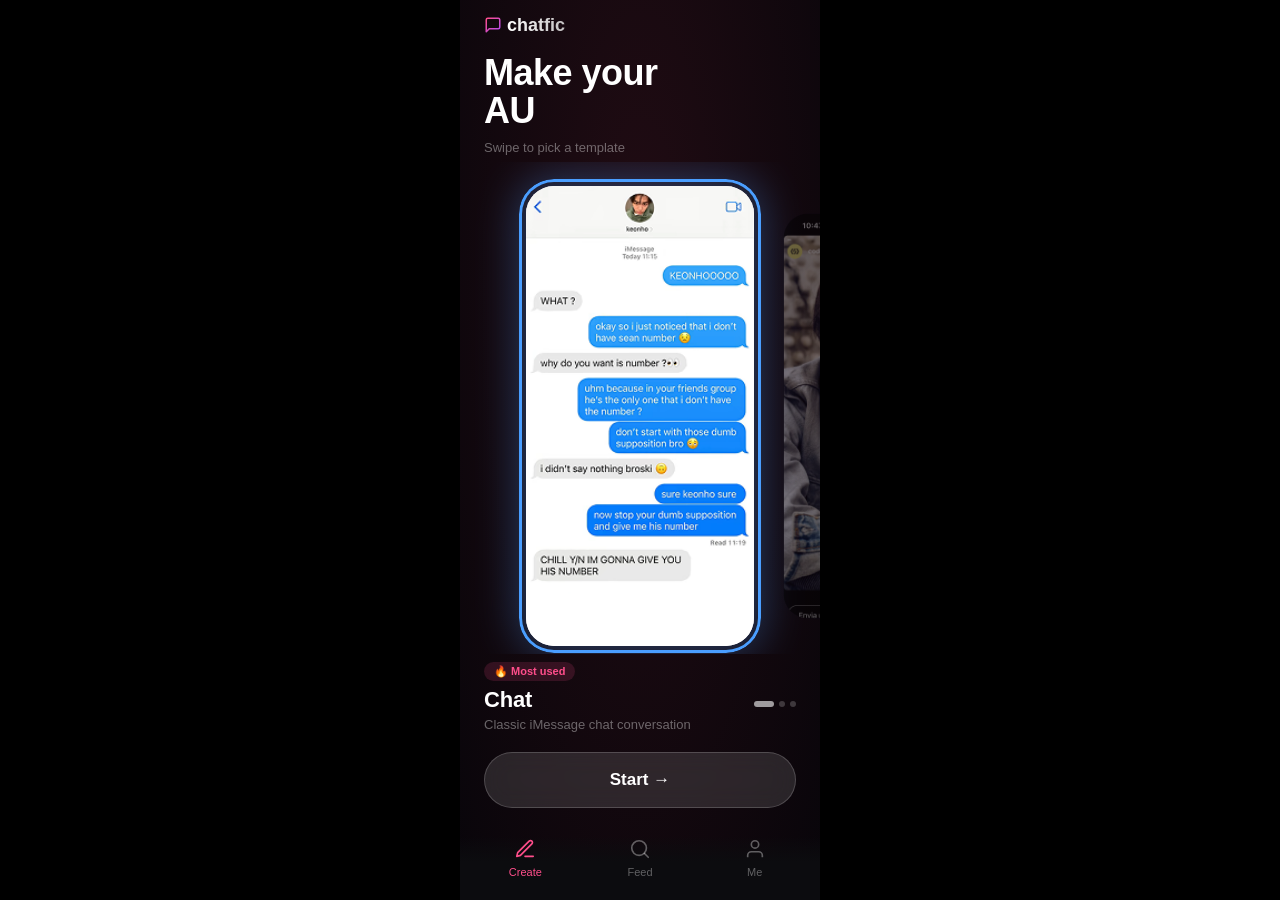
==== commit c4b87ded: "Add BG image adjust overlay, activity tab, bias image upload - Add pinch/drag/slider BG image adjust" ====
--- a/index.html
+++ b/index.html
@@ -422,7 +422,7 @@
 .csl-slide {
   flex-shrink:0;
   width:228px;
-  height:420px;
+  height:460px;
   scroll-snap-align:center;
   border-radius:28px;
   position:relative;
@@ -959,10 +959,88 @@
   font-family:inherit; font-feature-settings:'case' 1,'cpsp' 1,'ss03' 1;
   border:1px solid var(--border-md);
 }
+
+/* ── BG 이미지 조절 오버레이 ── */
+#bg-adjust-overlay {
+  display:none; position:absolute; inset:0; z-index:900;
+  background:#000; flex-direction:column;
+}
+#bg-adjust-overlay.show { display:flex; }
+#bg-adjust-canvas {
+  flex:1; position:relative; overflow:hidden;
+  touch-action:none; cursor:grab;
+}
+#bg-adjust-canvas:active { cursor:grabbing; }
+#bg-adjust-img {
+  position:absolute; top:0; left:0;
+  transform-origin:0 0; will-change:transform;
+  pointer-events:none; user-select:none; -webkit-user-select:none;
+  max-width:none; max-height:none;
+}
+#bg-adjust-grid {
+  position:absolute; inset:0; pointer-events:none;
+  background-image:
+    linear-gradient(rgba(255,255,255,0.12) 1px, transparent 1px),
+    linear-gradient(90deg, rgba(255,255,255,0.12) 1px, transparent 1px);
+  background-size:33.33% 33.33%;
+}
+#bg-adjust-bar {
+  flex-shrink:0; background:rgba(0,0,0,0.85); backdrop-filter:blur(12px);
+  padding:14px 20px 28px; display:flex; flex-direction:column; gap:12px;
+}
+#bg-adjust-scale-row {
+  display:flex; align-items:center; gap:10px;
+}
+#bg-adjust-scale-row input[type=range] {
+  flex:1; -webkit-appearance:none; appearance:none;
+  height:4px; border-radius:2px; outline:none;
+  background:linear-gradient(to right, var(--accent) 0%, var(--accent) 50%, rgba(255,255,255,0.18) 50%);
+  cursor:pointer;
+}
+#bg-adjust-scale-row input[type=range]::-webkit-slider-thumb {
+  -webkit-appearance:none; width:20px; height:20px; border-radius:50%;
+  background:#fff; box-shadow:0 2px 6px rgba(0,0,0,0.5);
+}
+#bg-adjust-btns {
+  display:flex; gap:10px;
+}
+.bg-adj-btn {
+  flex:1; padding:13px; border-radius:14px; border:none;
+  font-size:14px; font-weight:700; font-family:inherit; cursor:pointer;
+}
 </style>
 </head>
 <body>
 <div class="phone">
+
+<!-- ══ BG IMAGE ADJUST OVERLAY ══ -->
+<div id="bg-adjust-overlay">
+  <div style="display:flex;align-items:center;justify-content:space-between;padding:14px 16px 8px;background:rgba(0,0,0,0.85);backdrop-filter:blur(12px);flex-shrink:0;">
+    <button onclick="bgAdjCancel()" style="background:rgba(255,255,255,0.1);border:none;border-radius:20px;padding:7px 16px;color:rgba(255,255,255,0.75);font-size:13px;font-weight:600;font-family:inherit;cursor:pointer;">취소</button>
+    <span style="color:#fff;font-size:14px;font-weight:700;">배경 사진 조절</span>
+    <button onclick="bgAdjConfirm()" style="background:var(--accent-grad);border:none;border-radius:20px;padding:7px 16px;color:#fff;font-size:13px;font-weight:700;font-family:inherit;cursor:pointer;">완료</button>
+  </div>
+  <div id="bg-adjust-canvas">
+    <img id="bg-adjust-img" src="" alt="">
+    <div id="bg-adjust-grid"></div>
+  </div>
+  <div id="bg-adjust-bar">
+    <div style="display:flex;align-items:center;justify-content:space-between;margin-bottom:2px;">
+      <span style="font-size:11px;color:rgba(255,255,255,0.45);font-weight:600;">크기</span>
+      <span id="bg-adj-scale-label" style="font-size:11px;color:rgba(255,255,255,0.45);font-weight:600;">100%</span>
+    </div>
+    <div id="bg-adjust-scale-row">
+      <svg width="14" height="14" fill="none" viewBox="0 0 24 24"><path d="M21 21l-6-6m0 0a7 7 0 1 0-9.9-9.9A7 7 0 0 0 15 15zm-3-5v-4m-2 2h4" stroke="rgba(255,255,255,0.4)" stroke-width="2" stroke-linecap="round"/></svg>
+      <input type="range" id="bg-adj-slider" min="10" max="300" value="100" oninput="bgAdjSlider(this.value)">
+      <svg width="14" height="14" fill="none" viewBox="0 0 24 24"><path d="M21 21l-6-6m0 0a7 7 0 1 0-9.9-9.9A7 7 0 0 0 15 15z" stroke="rgba(255,255,255,0.4)" stroke-width="2" stroke-linecap="round"/></svg>
+    </div>
+    <div style="display:flex;gap:8px;margin-top:4px;">
+      <button onclick="bgAdjFit('contain')" style="flex:1;padding:9px;border-radius:10px;border:1px solid rgba(255,255,255,0.15);background:rgba(255,255,255,0.07);color:rgba(255,255,255,0.7);font-size:12px;font-weight:600;font-family:inherit;cursor:pointer;">맞추기</button>
+      <button onclick="bgAdjFit('cover')" style="flex:1;padding:9px;border-radius:10px;border:1px solid rgba(255,255,255,0.15);background:rgba(255,255,255,0.07);color:rgba(255,255,255,0.7);font-size:12px;font-weight:600;font-family:inherit;cursor:pointer;">채우기</button>
+      <button onclick="bgAdjFit('reset')" style="flex:1;padding:9px;border-radius:10px;border:1px solid rgba(255,255,255,0.15);background:rgba(255,255,255,0.07);color:rgba(255,255,255,0.7);font-size:12px;font-weight:600;font-family:inherit;cursor:pointer;">원본</button>
+    </div>
+  </div>
+</div>
 
 <!-- ══ SCREEN 1: DISCOVER ══ -->
 <div class="screen" id="s-home">
@@ -1252,21 +1330,21 @@
     <!-- Card 0: Chat -->
     <div class="csl-slide selected" data-idx="0" data-dest="s-editor" style="--card-color:#FF4E8B;">
       <div class="csl-inner" style="background:#F7F7F8;overflow:hidden;">
-        <img src="images/Frame 31.png" style="width:100%;height:100%;object-fit:cover;display:block;" draggable="false">
+        <img src="images/Frame 31.png" style="width:100%;height:100%;object-fit:cover;object-position:top;display:block;" draggable="false">
       </div>
     </div>
 
     <!-- Card 1: IG Story -->
     <div class="csl-slide" data-idx="1" data-dest="s-editor-story" style="--card-color:#FF6B35;">
       <div class="csl-inner" style="background:#0f0a1a;overflow:hidden;">
-        <img src="images/Stories.png" style="width:100%;height:100%;object-fit:cover;display:block;" draggable="false">
+        <img src="images/Stories.png" style="width:100%;height:100%;object-fit:cover;object-position:top;display:block;" draggable="false">
       </div>
     </div>
 
     <!-- Card 2: Lock Screen -->
     <div class="csl-slide" data-idx="2" data-dest="s-editor-lock" style="--card-color:#4A9EFF;">
       <div class="csl-inner" style="background:#000;overflow:hidden;">
-        <img src="images/iOS 15 Push Notifications.png" style="width:100%;height:100%;object-fit:cover;display:block;" draggable="false">
+        <img src="images/iOS 15 Push Notifications.png" style="width:100%;height:100%;object-fit:cover;object-position:top;display:block;" draggable="false">
       </div>
     </div>
 
@@ -1424,27 +1502,6 @@
       </div>
     </div>
 
-    <div class="divider" style="background:var(--border);"></div>
-
-    <div class="detail-actions-row" style="padding-top:16px;">
-      <button class="detail-action" onclick="this.style.color='var(--accent)';toast('좋아요를 눌렀어요 💜')">
-        <svg width="20" height="20" fill="none" viewBox="0 0 24 24"><path d="M20.84 4.61a5.5 5.5 0 0 0-7.78 0L12 5.67l-1.06-1.06a5.5 5.5 0 0 0-7.78 7.78l1.06 1.06L12 21.23l7.78-7.78 1.06-1.06a5.5 5.5 0 0 0 0-7.78z" stroke="currentColor" stroke-width="1.8"/></svg>
-        <span class="b5-medium">2,441</span>
-      </button>
-      <button class="detail-action" onclick="toast('댓글 기능은 준비 중이에요 💬')">
-        <svg width="20" height="20" fill="none" viewBox="0 0 24 24"><path d="M21 15a2 2 0 0 1-2 2H7l-4 4V5a2 2 0 0 1 2-2h14a2 2 0 0 1 2 2z" stroke="currentColor" stroke-width="1.8"/></svg>
-        <span class="b5-medium">128</span>
-      </button>
-      <button class="detail-action" onclick="toast('저장했어요 🔖')">
-        <svg width="20" height="20" fill="none" viewBox="0 0 24 24"><path d="M19 21l-7-5-7 5V5a2 2 0 0 1 2-2h10a2 2 0 0 1 2 2z" stroke="currentColor" stroke-width="1.8"/></svg>
-        <span class="b5-medium">Save</span>
-      </button>
-      <button class="detail-action" onclick="toast('TikTok용으로 저장됐어요 🎵')">
-        <svg width="20" height="20" fill="none" viewBox="0 0 24 24"><circle cx="18" cy="5" r="3" stroke="currentColor" stroke-width="1.8"/><circle cx="6" cy="12" r="3" stroke="currentColor" stroke-width="1.8"/><circle cx="18" cy="19" r="3" stroke="currentColor" stroke-width="1.8"/><line x1="8.59" y1="13.51" x2="15.42" y2="17.49" stroke="currentColor" stroke-width="1.8"/><line x1="15.41" y1="6.51" x2="8.59" y2="10.49" stroke="currentColor" stroke-width="1.8"/></svg>
-        <span class="b5-medium">Share</span>
-      </button>
-    </div>
-
     <div style="height:80px;"></div>
   </div>
   <!-- Bottom Nav: Feed active (detail) -->
@@ -1488,10 +1545,21 @@
     </div>
   </div>
 
+  <!-- 최애 · 디데이 배너 -->
+  <div id="mp-bias-banner" onclick="mpOpenBiasModal()" style="margin:12px 16px 0;border-radius:16px;background:var(--surface-2);border:1px solid var(--border);padding:14px 16px;cursor:pointer;display:flex;align-items:center;gap:12px;flex-shrink:0;">
+    <div id="mp-bias-icon" style="width:40px;height:40px;border-radius:50%;background:linear-gradient(135deg,#FF4E8B,#B24BF3);display:flex;align-items:center;justify-content:center;font-size:18px;flex-shrink:0;">⭐</div>
+    <div style="flex:1;min-width:0;">
+      <p id="mp-bias-name" class="b4-medium" style="color:var(--text-1);">최애를 설정해보세요</p>
+      <p id="mp-bias-dday" class="c2-medium" style="color:var(--text-3);margin-top:2px;">입덕날짜를 설정하면 디데이가 표시돼요</p>
+    </div>
+    <svg width="7" height="13" fill="none" viewBox="0 0 7 13"><path d="M1 1l5 5.5L1 12" stroke="rgba(255,255,255,0.25)" stroke-width="1.8" stroke-linecap="round" stroke-linejoin="round"/></svg>
+  </div>
+
   <!-- 탭 -->
   <div style="display:flex;border-bottom:1px solid var(--border);flex-shrink:0;">
     <button id="mp-tab-posts" onclick="mpSwitchTab('posts')" style="flex:1;height:42px;background:none;border:none;border-bottom:2px solid var(--accent);cursor:pointer;font-family:inherit;font-size:13px;font-weight:700;color:var(--text-1);letter-spacing:0;">작업물</button>
     <button id="mp-tab-series" onclick="mpSwitchTab('series')" style="flex:1;height:42px;background:none;border:none;border-bottom:2px solid transparent;cursor:pointer;font-family:inherit;font-size:13px;font-weight:600;color:var(--text-3);letter-spacing:0;">시리즈</button>
+    <button id="mp-tab-activity" onclick="mpSwitchTab('activity')" style="flex:1;height:42px;background:none;border:none;border-bottom:2px solid transparent;cursor:pointer;font-family:inherit;font-size:13px;font-weight:600;color:var(--text-3);letter-spacing:0;">활동</button>
   </div>
 
   <!-- 작업물 탭 -->
@@ -1509,6 +1577,21 @@
       <p class="t4-bold" style="color:var(--text-2);">작업물이 없어요</p>
       <p class="b5-regular" style="color:var(--text-3);line-height:1.6;">Create에서 만든 작업물이<br>여기에 저장됩니다</p>
       <button onclick="go('s-create',0)" style="margin-top:12px;padding:10px 22px;border-radius:20px;border:none;background:var(--accent-grad);color:#fff;font-size:14px;font-weight:700;font-family:inherit;cursor:pointer;">작업물 만들기</button>
+    </div>
+  </div>
+
+  <!-- 활동 탭 -->
+  <div id="mp-panel-activity" style="display:none;flex:1;overflow-y:auto;-webkit-overflow-scrolling:touch;padding-bottom:72px;">
+    <!-- 서브 필터 -->
+    <div style="display:flex;gap:6px;padding:12px 16px 4px;overflow-x:auto;scrollbar-width:none;">
+      <button class="mp-act-btn on" data-act="liked" onclick="mpSetActivity('liked',this)" style="padding:5px 14px;border-radius:20px;border:1.5px solid var(--accent);background:rgba(255,78,139,0.12);color:var(--accent);font-size:12px;font-weight:700;white-space:nowrap;font-family:inherit;cursor:pointer;flex-shrink:0;">❤️ 좋아요</button>
+      <button class="mp-act-btn" data-act="saved" onclick="mpSetActivity('saved',this)" style="padding:5px 14px;border-radius:20px;border:1.5px solid var(--border-md);background:transparent;color:var(--text-3);font-size:12px;font-weight:700;white-space:nowrap;font-family:inherit;cursor:pointer;flex-shrink:0;">🔖 저장</button>
+      <button class="mp-act-btn" data-act="commented" onclick="mpSetActivity('commented',this)" style="padding:5px 14px;border-radius:20px;border:1.5px solid var(--border-md);background:transparent;color:var(--text-3);font-size:12px;font-weight:700;white-space:nowrap;font-family:inherit;cursor:pointer;flex-shrink:0;">💬 댓글</button>
+    </div>
+    <div id="mp-activity-list" style="display:flex;flex-direction:column;gap:8px;padding:8px 16px;"></div>
+    <div id="mp-activity-empty" style="display:none;flex-direction:column;align-items:center;padding:56px 32px;text-align:center;gap:6px;">
+      <p class="t4-bold" style="color:var(--text-2);" id="mp-activity-empty-title">아직 없어요</p>
+      <p class="b5-regular" style="color:var(--text-3);line-height:1.6;" id="mp-activity-empty-desc">피드에서 게시글에 반응해보세요</p>
     </div>
   </div>
 
@@ -1798,6 +1881,39 @@
 
 <!-- ══ GLOBAL MODALS (phone-level, above all screens) ══ -->
 
+<!-- 최애 · 입덕날짜 설정 모달 -->
+<div id="bias-modal" style="display:none;position:absolute;inset:0;z-index:600;background:rgba(0,0,0,0.65);backdrop-filter:blur(6px);align-items:flex-end;">
+  <div style="background:var(--surface);border-radius:24px 24px 0 0;width:100%;padding:24px 20px 36px;">
+    <div style="display:flex;align-items:center;justify-content:space-between;margin-bottom:20px;">
+      <span class="t2-bold" style="color:var(--text-1);">최애 & 입덕날짜</span>
+      <button onclick="mpCloseBiasModal()" style="width:32px;height:32px;border-radius:50%;background:var(--surface-2);border:none;cursor:pointer;display:flex;align-items:center;justify-content:center;">
+        <svg width="12" height="12" fill="none" viewBox="0 0 24 24"><path d="M18 6L6 18M6 6l12 12" stroke="rgba(255,255,255,0.6)" stroke-width="2" stroke-linecap="round"/></svg>
+      </button>
+    </div>
+    <div style="display:flex;flex-direction:column;gap:14px;margin-bottom:24px;">
+      <div style="display:flex;flex-direction:column;align-items:center;gap:10px;">
+        <label class="c1-medium" style="color:var(--text-3);align-self:flex-start;">최애 사진 (선택)</label>
+        <div style="position:relative;width:80px;height:80px;" onclick="document.getElementById('bias-img-inp').click()">
+          <div id="bias-img-preview" style="width:80px;height:80px;border-radius:50%;background:linear-gradient(135deg,#FF4E8B,#B24BF3);display:flex;align-items:center;justify-content:center;font-size:32px;overflow:hidden;cursor:pointer;">⭐</div>
+          <div style="position:absolute;bottom:0;right:0;width:24px;height:24px;border-radius:50%;background:var(--surface-2);border:2px solid var(--surface);display:flex;align-items:center;justify-content:center;pointer-events:none;">
+            <svg width="12" height="12" fill="none" viewBox="0 0 24 24"><path d="M12 5v14M5 12h14" stroke="rgba(255,255,255,0.8)" stroke-width="2.5" stroke-linecap="round"/></svg>
+          </div>
+        </div>
+        <input id="bias-img-inp" type="file" accept="image/*" style="display:none;" onchange="biasImgChanged(this)">
+      </div>
+      <div>
+        <label class="c1-medium" style="color:var(--text-3);display:block;margin-bottom:6px;">최애 이름</label>
+        <input id="bias-name-inp" type="text" maxlength="30" placeholder="예: 정국, Jungkook" style="width:100%;padding:12px 14px;border-radius:12px;border:1.5px solid var(--border-md);background:var(--surface-2);color:var(--text-1);font-size:14px;font-family:inherit;box-sizing:border-box;outline:none;">
+      </div>
+      <div>
+        <label class="c1-medium" style="color:var(--text-3);display:block;margin-bottom:6px;">입덕날짜</label>
+        <input id="bias-date-inp" type="date" style="width:100%;padding:12px 14px;border-radius:12px;border:1.5px solid var(--border-md);background:var(--surface-2);color:var(--text-1);font-size:14px;font-family:inherit;box-sizing:border-box;outline:none;color-scheme:dark;">
+      </div>
+    </div>
+    <button onclick="mpSaveBias()" style="width:100%;padding:16px;border-radius:16px;border:none;background:var(--accent-grad);color:#fff;font-size:15px;font-weight:700;font-family:inherit;cursor:pointer;">저장</button>
+  </div>
+</div>
+
 <!-- 시리즈 생성/편집 모달 -->
 <div id="series-modal" style="display:none;position:absolute;inset:0;z-index:500;background:rgba(0,0,0,0.65);backdrop-filter:blur(6px);align-items:flex-end;">
   <div style="background:var(--surface);border-radius:24px 24px 0 0;padding:24px 20px 36px;width:100%;">
@@ -1865,6 +1981,54 @@
       <div id="ep-import-empty" style="display:none;text-align:center;padding:32px 0;">
         <p class="b5-regular" style="color:var(--text-3);">저장된 작업물이 없어요</p>
       </div>
+    </div>
+  </div>
+</div>
+
+<!-- 공개 범위 선택 팝업 -->
+<div id="publish-modal" style="display:none;position:absolute;inset:0;z-index:600;background:rgba(0,0,0,0.65);backdrop-filter:blur(6px);align-items:flex-end;">
+  <div style="background:var(--surface);border-radius:24px 24px 0 0;width:100%;padding:24px 20px 36px;max-height:90vh;overflow-y:auto;">
+
+    <!-- Step 1: 공개 범위 선택 -->
+    <div id="publish-step-1">
+      <p class="t2-bold" style="color:var(--text-1);margin-bottom:4px;">피드에 올릴까요?</p>
+      <p class="b5-regular" style="color:var(--text-3);margin-bottom:24px;">공개 범위를 선택해주세요</p>
+      <div style="display:flex;flex-direction:column;gap:10px;">
+        <button onclick="publishSelectPublic()" style="width:100%;padding:16px;border-radius:16px;border:none;background:var(--accent-grad);color:#fff;font-size:15px;font-weight:700;font-family:inherit;cursor:pointer;display:flex;align-items:center;gap:10px;">
+          <svg width="18" height="18" fill="none" viewBox="0 0 24 24"><circle cx="12" cy="12" r="10" stroke="#fff" stroke-width="1.8"/><path d="M2 12h20M12 2a15.3 15.3 0 0 1 4 10 15.3 15.3 0 0 1-4 10 15.3 15.3 0 0 1-4-10A15.3 15.3 0 0 1 12 2z" stroke="#fff" stroke-width="1.8"/></svg>
+          공개 — 모든 사람이 볼 수 있어요
+        </button>
+        <button onclick="publishConfirm('private')" style="width:100%;padding:16px;border-radius:16px;border:1.5px solid var(--border-md);background:var(--surface-2);color:var(--text-1);font-size:15px;font-weight:700;font-family:inherit;cursor:pointer;display:flex;align-items:center;gap:10px;">
+          <svg width="18" height="18" fill="none" viewBox="0 0 24 24"><rect x="3" y="11" width="18" height="11" rx="2" stroke="rgba(255,255,255,0.7)" stroke-width="1.8"/><path d="M7 11V7a5 5 0 0 1 10 0v4" stroke="rgba(255,255,255,0.7)" stroke-width="1.8" stroke-linecap="round"/></svg>
+          비공개 — 나만 볼 수 있어요
+        </button>
+        <button onclick="publishCancel()" style="width:100%;padding:14px;border-radius:16px;border:none;background:transparent;color:var(--text-3);font-size:14px;font-weight:600;font-family:inherit;cursor:pointer;">
+          취소
+        </button>
+      </div>
+    </div>
+
+    <!-- Step 2: 제목/태그 입력 (공개 선택 시) -->
+    <div id="publish-step-2" style="display:none;">
+      <div style="display:flex;align-items:center;gap:10px;margin-bottom:20px;">
+        <button onclick="publishBackToStep1()" style="width:32px;height:32px;border-radius:50%;background:var(--surface-2);border:none;cursor:pointer;display:flex;align-items:center;justify-content:center;flex-shrink:0;">
+          <svg width="9" height="15" fill="none" viewBox="0 0 9 15"><path d="M7.5 1.5l-6 6 6 6" stroke="rgba(255,255,255,0.7)" stroke-width="2" stroke-linecap="round" stroke-linejoin="round"/></svg>
+        </button>
+        <p class="t2-bold" style="color:var(--text-1);">게시물 정보</p>
+      </div>
+      <div style="display:flex;flex-direction:column;gap:14px;margin-bottom:24px;">
+        <div>
+          <label class="c1-medium" style="color:var(--text-3);display:block;margin-bottom:6px;">제목 <span style="color:var(--accent);">*</span></label>
+          <input id="publish-title-inp" type="text" maxlength="60" placeholder="작품 제목을 입력해주세요" style="width:100%;padding:12px 14px;border-radius:12px;border:1.5px solid var(--border-md);background:var(--surface-2);color:var(--text-1);font-size:14px;font-family:inherit;box-sizing:border-box;outline:none;" oninput="publishTitleChange()">
+        </div>
+        <div>
+          <label class="c1-medium" style="color:var(--text-3);display:block;margin-bottom:6px;">태그 <span style="color:var(--text-4);font-size:11px;">(선택, 쉼표로 구분)</span></label>
+          <input id="publish-tag-inp" type="text" maxlength="80" placeholder="#BTS #정국 #AU" style="width:100%;padding:12px 14px;border-radius:12px;border:1.5px solid var(--border-md);background:var(--surface-2);color:var(--text-1);font-size:14px;font-family:inherit;box-sizing:border-box;outline:none;">
+        </div>
+      </div>
+      <button id="publish-submit-btn" onclick="publishConfirm('public')" disabled style="width:100%;padding:16px;border-radius:16px;border:none;background:var(--surface-3);color:var(--text-4);font-size:15px;font-weight:700;font-family:inherit;cursor:not-allowed;transition:background .2s,color .2s;">
+        공개 피드에 올리기
+      </button>
     </div>
   </div>
 </div>
@@ -1885,59 +2049,135 @@
 // ─── POST STORE ──────────────────────────
 const myPosts = []; // [{id, type, artistName, avUrl, msgs, bgUrl, thumb, ts, likes}]
 
+let _pendingPostId = null;
+let _pendingReset = null;
+
+function captureSnapshot(el) {
+  // 실제 렌더 크기 기록
+  const rect = el.getBoundingClientRect();
+  const clone = el.cloneNode(true);
+  // 인터랙티브 요소 제거
+  clone.querySelectorAll('input, textarea, button').forEach(n => n.remove());
+  clone.querySelectorAll('.story-bg-hint, #lock-bg-hint, #editor-bg-hint, .imsg-toolbar-row, .imsg-input-bar, .imsg-header, .topbar').forEach(n => n.remove());
+  clone.querySelectorAll('[onclick]').forEach(n => n.removeAttribute('onclick'));
+  // 실제 크기 고정
+  clone.style.cssText += `;width:${rect.width}px;height:${rect.height}px;overflow:hidden;flex-shrink:0;`;
+  return { html: clone.outerHTML, w: Math.round(rect.width), h: Math.round(rect.height) };
+}
+
 function postSaveChat() {
   const artistName = document.getElementById('artist-name').value.trim() || 'Artist';
   if (edMsgs.length === 0) { toast('메시지를 하나 이상 입력해주세요'); return; }
 
-  // 썸네일 HTML 스냅샷 (마지막 3개 메시지)
-  const preview = edMsgs.slice(-3);
+  const snap = captureSnapshot(document.getElementById('s-editor'));
   const id = Date.now();
-  const bgUrl = document.getElementById('editor-msgs').style.backgroundImage || '';
-
   myPosts.unshift({
     id, type: 'chat', artistName, avUrl: edAvUrl,
-    msgs: [...edMsgs], bgUrl,
-    preview, ts: new Date(), likes: 0
+    msgs: [...edMsgs], snap,
+    ts: new Date(), likes: 0, visibility: 'public'
   });
 
-  feedRenderMyPosts();
-  postOpenDetail(id);
-  editorReset();
+  _pendingPostId = id;
+  _pendingReset = () => editorReset();
+  publishOpen();
 }
 
 function postSaveStory() {
   const artistName = document.getElementById('story-name-inp').value.trim() || 'Artist';
-  const bgStyle = document.getElementById('story-bg').style.backgroundImage || '';
+  const snap = captureSnapshot(document.getElementById('story-canvas'));
   const id = Date.now();
 
   myPosts.unshift({
     id, type: 'story', artistName, avUrl: null,
-    msgs: [...sMsgs], bgUrl: bgStyle,
-    ts: new Date(), likes: 0
+    msgs: [...sMsgs], snap,
+    ts: new Date(), likes: 0, visibility: 'public'
   });
 
-  feedRenderMyPosts();
-  postOpenDetail(id);
-  storyReset();
+  _pendingPostId = id;
+  _pendingReset = () => storyReset();
+  publishOpen();
 }
 
 function postSaveLock() {
-  const time = document.getElementById('lock-time-display').textContent;
-  const date = document.getElementById('lock-date-display').textContent;
+  const snap = captureSnapshot(document.getElementById('lock-canvas'));
   const id = Date.now();
 
   myPosts.unshift({
     id, type: 'lock',
     artistName: lockNotifs[0] ? lockNotifs[0].username : 'Lock',
     avUrl: null,
-    lockTime: time, lockDate: date,
+    lockTime: document.getElementById('lock-time-display').textContent,
+    lockDate: document.getElementById('lock-date-display').textContent,
     notifs: [...lockNotifs],
-    bgUrl: document.getElementById('lock-bg').style.backgroundImage || '',
-    ts: new Date(), likes: 0
+    snap, ts: new Date(), likes: 0, visibility: 'public'
   });
 
+  _pendingPostId = id;
+  _pendingReset = null;
+  publishOpen();
+}
+
+function publishOpen() {
+  document.getElementById('publish-step-1').style.display = 'block';
+  document.getElementById('publish-step-2').style.display = 'none';
+  document.getElementById('publish-modal').style.display = 'flex';
+}
+
+function publishSelectPublic() {
+  document.getElementById('publish-step-1').style.display = 'none';
+  document.getElementById('publish-step-2').style.display = 'block';
+  document.getElementById('publish-title-inp').value = '';
+  document.getElementById('publish-tag-inp').value = '';
+  publishTitleChange();
+  setTimeout(() => document.getElementById('publish-title-inp').focus(), 100);
+}
+
+function publishBackToStep1() {
+  document.getElementById('publish-step-1').style.display = 'block';
+  document.getElementById('publish-step-2').style.display = 'none';
+}
+
+function publishTitleChange() {
+  const val = document.getElementById('publish-title-inp').value.trim();
+  const btn = document.getElementById('publish-submit-btn');
+  btn.disabled = !val;
+  btn.style.background = val ? 'var(--accent-grad)' : 'var(--surface-3)';
+  btn.style.color = val ? '#fff' : 'var(--text-4)';
+  btn.style.cursor = val ? 'pointer' : 'not-allowed';
+}
+
+function publishConfirm(visibility) {
+  document.getElementById('publish-modal').style.display = 'none';
+  const post = myPosts.find(p => p.id === _pendingPostId);
+  if (post) {
+    post.visibility = visibility;
+    if (visibility === 'public') {
+      post.title = document.getElementById('publish-title-inp').value.trim();
+      const rawTags = document.getElementById('publish-tag-inp').value.trim();
+      post.tags = rawTags ? rawTags.split(/[,\s]+/).filter(t=>t).map(t => t.startsWith('#') ? t : '#'+t) : [];
+    }
+  }
   feedRenderMyPosts();
-  postOpenDetail(id);
+  if (_pendingReset) _pendingReset();
+  _pendingPostId = null;
+  _pendingReset = null;
+  const label = visibility === 'public' ? '공개 피드에 올렸어요' : '비공개로 저장했어요';
+  toast(label);
+  go('s-myprofile', 1);
+  mpSwitchTab('posts');
+}
+
+function publishCancel() {
+  document.getElementById('publish-modal').style.display = 'none';
+  const post = myPosts.find(p => p.id === _pendingPostId);
+  if (post) post.visibility = 'private';
+  feedRenderMyPosts();
+  if (_pendingReset) _pendingReset();
+  _pendingPostId = null;
+  _pendingReset = null;
+  toast('저장됐어요');
+  go('s-myprofile', 1);
+  mpSwitchTab('posts');
 }
 
 function postOpenDetail(id) {
@@ -1946,54 +2186,49 @@
   go('s-detail', 1);
 }
 
+function makeSnapshotPreview(post) {
+  const snap = post.snap;
+  if (!snap) return '';
+  const displayW = 312;
+  const s = displayW / snap.w;
+  const displayH = Math.round(snap.h * s);
+  return `
+    <div style="width:calc(100% - 24px);margin:12px auto 0;border-radius:16px;overflow:hidden;position:relative;background:#000;height:${displayH}px;">
+      <div style="position:absolute;top:0;left:0;width:${snap.w}px;height:${snap.h}px;transform:scale(${s});transform-origin:top left;pointer-events:none;contain:strict;">
+        <div style="position:relative;width:${snap.w}px;height:${snap.h}px;overflow:hidden;">
+          ${snap.html}
+        </div>
+      </div>
+      <div style="position:absolute;bottom:10px;left:0;right:0;text-align:center;z-index:10;">
+        <strong style="font-size:9px;color:rgba(255,255,255,0.35);">chatfic</strong>
+      </div>
+    </div>`;
+}
+
+function makeFeedSnapshotPreview(post) {
+  const snap = post.snap;
+  if (!snap) return '';
+  const cardW = 328;
+  const s = cardW / snap.w;
+  const cardH = Math.round(snap.h * s);
+  return `
+    <div style="width:100%;height:${cardH}px;position:relative;overflow:hidden;background:#000;border-radius:12px 12px 0 0;">
+      <div style="position:absolute;top:0;left:0;width:${snap.w}px;height:${snap.h}px;transform:scale(${s});transform-origin:top left;pointer-events:none;contain:strict;">
+        <div style="position:relative;width:${snap.w}px;height:${snap.h}px;overflow:hidden;">
+          ${snap.html}
+        </div>
+      </div>
+      <div style="position:absolute;bottom:8px;left:0;right:0;text-align:center;z-index:10;">
+        <strong style="font-size:9px;color:rgba(255,255,255,0.3);">chatfic</strong>
+      </div>
+    </div>`;
+}
+
 function renderDetailScreen(post) {
   const container = document.getElementById('detail-content');
   if (!post) return;
 
-  let previewHTML = '';
-  if (post.type === 'chat') {
-    const msgs3 = post.preview || post.msgs.slice(-3);
-    const bubblesHTML = msgs3.map(m => {
-      const isSent = m.who === 'a';
-      return `<div class="detail-bub ${isSent?'sent':'recv'} b3-regular" style="${isSent?'align-self:flex-end;':''}">${escHtml(m.txt||'')}</div>`;
-    }).join('');
-    const bgExtra = post.bgUrl ? `background:linear-gradient(rgba(4,8,6,0.55),rgba(4,8,6,0.55)),${post.bgUrl.replace(/^url\(|\)$/g,'')} center/cover;` : 'background:linear-gradient(155deg,#0f0f1a 0%,#1a1033 55%,#0d1f3c 100%);';
-    previewHTML = `
-      <div class="detail-image-placeholder" style="${bgExtra}">
-        <div style="position:absolute;inset:0;background:radial-gradient(ellipse at 50% 30%,rgba(178,75,243,0.15) 0%,transparent 70%);"></div>
-        <div class="detail-chat-preview">${bubblesHTML}</div>
-        <div class="detail-wm b6-regular">made with <strong>chatfic</strong></div>
-      </div>`;
-  } else if (post.type === 'story') {
-    const bgStyle = post.bgUrl ? `background-image:${post.bgUrl};background-size:cover;background-position:center;` : 'background:linear-gradient(155deg,#1a0a2e,#2d1b4e);';
-    const bubblesHTML = (post.msgs||[]).slice(-3).map(m => {
-      const isSent = m.who === 'a';
-      return `<div class="detail-bub ${isSent?'sent':'recv'} b3-regular" style="${isSent?'align-self:flex-end;':''}">${escHtml(m.txt||'')}</div>`;
-    }).join('');
-    previewHTML = `
-      <div class="detail-image-placeholder" style="${bgStyle}">
-        <div style="position:absolute;inset:0;background:linear-gradient(to bottom,rgba(0,0,0,0.3) 0%,transparent 40%,rgba(0,0,0,0.5) 100%);"></div>
-        <div class="detail-chat-preview">${bubblesHTML}</div>
-        <div class="detail-wm b6-regular">made with <strong>chatfic</strong></div>
-      </div>`;
-  } else if (post.type === 'lock') {
-    const bgStyle = post.bgUrl ? `background-image:${post.bgUrl};background-size:cover;background-position:center;` : 'background:linear-gradient(160deg,#0a0a1a,#111130);';
-    const notifsHTML = (post.notifs||[]).slice(0,2).map(n => `
-      <div style="background:rgba(28,28,36,0.85);border-radius:12px;padding:9px 12px;display:flex;gap:8px;align-items:center;">
-        <div style="width:26px;height:26px;border-radius:7px;background:#25D366;display:flex;align-items:center;justify-content:center;flex-shrink:0;font-size:12px;">💬</div>
-        <div style="flex:1;"><div style="font-size:11px;font-weight:700;color:#fff;">${escHtml(n.username||'')}</div><div style="font-size:11px;color:rgba(255,255,255,0.5);">${escHtml(n.msg||'')}</div></div>
-      </div>`).join('');
-    previewHTML = `
-      <div class="detail-image-placeholder" style="${bgStyle}">
-        <div style="position:absolute;inset:0;background:rgba(0,0,0,0.2);"></div>
-        <div style="position:relative;z-index:1;width:100%;display:flex;flex-direction:column;align-items:center;padding:20px 16px;gap:10px;">
-          <div style="font-size:42px;font-weight:200;color:#fff;letter-spacing:-2px;">${escHtml(post.lockTime||'00:00')}</div>
-          <div style="font-size:12px;color:rgba(255,255,255,0.6);margin-bottom:8px;">${escHtml(post.lockDate||'')}</div>
-          ${notifsHTML}
-        </div>
-        <div class="detail-wm b6-regular">made with <strong>chatfic</strong></div>
-      </div>`;
-  }
+  const previewHTML = makeSnapshotPreview(post);
 
   const avInitial = (post.artistName||'A')[0].toUpperCase();
   const avHTML = post.avUrl
@@ -2013,11 +2248,13 @@
           </div>
         </div>
       </div>
+      ${post.title ? `<p class="t4-bold" style="color:var(--text-1);margin-bottom:6px;">${escHtml(post.title)}</p>` : ''}
+      ${(post.tags&&post.tags.length) ? `<p class="b5-medium" style="color:var(--accent);margin-bottom:8px;">${post.tags.map(t=>escHtml(t)).join(' ')}</p>` : ''}
       <p class="b4-regular" style="color:var(--text-2);line-height:1.6;margin-bottom:16px;">${typeLabel} · ${post.artistName} AU</p>
     </div>
     <div class="divider" style="background:var(--border);"></div>
     <div class="detail-actions-row" style="padding-top:16px;">
-      <button class="detail-action" id="like-btn-${post.id}" onclick="toggleLike(${post.id},this)">
+      <button class="detail-action" id="like-btn-${post.id}" onclick="toggleLike(${post.id},this)" style="${post.liked?'color:var(--accent);':''}">
         <svg width="20" height="20" fill="none" viewBox="0 0 24 24"><path d="M20.84 4.61a5.5 5.5 0 0 0-7.78 0L12 5.67l-1.06-1.06a5.5 5.5 0 0 0-7.78 7.78l1.06 1.06L12 21.23l7.78-7.78 1.06-1.06a5.5 5.5 0 0 0 0-7.78z" stroke="currentColor" stroke-width="1.8"/></svg>
         <span class="b5-medium">${post.likes}</span>
       </button>
@@ -2025,9 +2262,9 @@
         <svg width="20" height="20" fill="none" viewBox="0 0 24 24"><path d="M21 15a2 2 0 0 1-2 2H7l-4 4V5a2 2 0 0 1 2-2h14a2 2 0 0 1 2 2z" stroke="currentColor" stroke-width="1.8"/></svg>
         <span class="b5-medium">0</span>
       </button>
-      <button class="detail-action" onclick="toast('저장했어요')">
+      <button class="detail-action" id="save-btn-${post.id}" onclick="toggleSave(${post.id},this)" style="${post.saved?'color:#FFD700;':''}">
         <svg width="20" height="20" fill="none" viewBox="0 0 24 24"><path d="M19 21l-7-5-7 5V5a2 2 0 0 1 2-2h10a2 2 0 0 1 2 2z" stroke="currentColor" stroke-width="1.8"/></svg>
-        <span class="b5-medium">Save</span>
+        <span class="b5-medium">${post.saved?'저장됨':'Save'}</span>
       </button>
       <button class="detail-action" onclick="toast('공유 링크가 복사됐어요')">
         <svg width="20" height="20" fill="none" viewBox="0 0 24 24"><circle cx="18" cy="5" r="3" stroke="currentColor" stroke-width="1.8"/><circle cx="6" cy="12" r="3" stroke="currentColor" stroke-width="1.8"/><circle cx="18" cy="19" r="3" stroke="currentColor" stroke-width="1.8"/><line x1="8.59" y1="13.51" x2="15.42" y2="17.49" stroke="currentColor" stroke-width="1.8"/><line x1="15.41" y1="6.51" x2="8.59" y2="10.49" stroke="currentColor" stroke-width="1.8"/></svg>
@@ -2043,9 +2280,22 @@
   if (!post) return;
   post.liked = !post.liked;
   post.likes += post.liked ? 1 : -1;
+  if (post.liked) activityAdd('liked', id);
+  else activityRemove('liked', id);
   btn.style.color = post.liked ? 'var(--accent)' : '';
   btn.querySelector('span').textContent = post.likes;
   feedRenderMyPosts();
+}
+
+function toggleSave(id, btn) {
+  const post = myPosts.find(p => p.id === id);
+  if (!post) return;
+  post.saved = !post.saved;
+  if (post.saved) activityAdd('saved', id);
+  else activityRemove('saved', id);
+  btn.style.color = post.saved ? '#FFD700' : '';
+  btn.querySelector('span').textContent = post.saved ? '저장됨' : 'Save';
+  toast(post.saved ? '저장했어요 🔖' : '저장을 취소했어요');
 }
 
 function escHtml(s) {
@@ -2062,46 +2312,8 @@
     card.className = 'feed-card';
     card.onclick = () => { renderDetailScreen(post); go('s-detail',1); };
 
-    // 카드 비주얼
-    let visual = '';
-    if (post.type === 'chat') {
-      const bgExtra = post.bgUrl ? `background:linear-gradient(rgba(4,8,6,0.55),rgba(4,8,6,0.55)),${post.bgUrl.replace(/^url\(|\)$/g,'')} center/cover no-repeat;` : 'background:linear-gradient(160deg,#0f0c1a,#1a0f2e,#0d1520);';
-      const bubblesHTML = (post.preview||[]).map(m => {
-        const isSent = m.who === 'a';
-        return `<div style="align-self:${isSent?'flex-end':'flex-start'};max-width:220px;">
-          <div style="${isSent?'background:rgba(255,255,255,0.88);color:#191919;border-bottom-right-radius:3px;':'background:rgba(255,255,255,0.13);backdrop-filter:blur(10px);color:#fff;border-bottom-left-radius:3px;'}padding:10px 14px;border-radius:16px;font-size:13px;line-height:1.4;">${escHtml(m.txt||'')}</div>
-        </div>`;
-      }).join('');
-      visual = `<div style="width:100%;aspect-ratio:4/5;${bgExtra}position:relative;overflow:hidden;">
-        <div style="position:absolute;inset:0;display:flex;flex-direction:column;justify-content:center;padding:32px 20px;gap:10px;">${bubblesHTML}</div>
-        <div style="position:absolute;bottom:14px;left:0;right:0;text-align:center;"><strong style="font-size:9px;color:rgba(255,255,255,0.35);">chatfic</strong></div>
-      </div>`;
-    } else if (post.type === 'story') {
-      const bgStyle = post.bgUrl ? `background-image:${post.bgUrl};background-size:cover;background-position:center;` : 'background:linear-gradient(155deg,#1a0a2e,#2d1b4e);';
-      const bubblesHTML = (post.msgs||[]).slice(-2).map(m => {
-        const isSent = m.who === 'a';
-        return `<div style="align-self:${isSent?'flex-end':'flex-start'};${isSent?'background:rgba(255,255,255,0.88);color:#191919;':'background:rgba(255,255,255,0.13);color:#fff;'}padding:8px 12px;border-radius:12px;font-size:12px;max-width:200px;">${escHtml(m.txt||'')}</div>`;
-      }).join('');
-      visual = `<div style="width:100%;aspect-ratio:4/5;${bgStyle}position:relative;overflow:hidden;">
-        <div style="position:absolute;inset:0;background:linear-gradient(to bottom,rgba(0,0,0,0.3),transparent 40%,rgba(0,0,0,0.5) 100%);"></div>
-        <div style="position:absolute;bottom:20px;left:16px;right:16px;display:flex;flex-direction:column;gap:8px;">${bubblesHTML}</div>
-        <div style="position:absolute;bottom:8px;left:0;right:0;text-align:center;"><strong style="font-size:9px;color:rgba(255,255,255,0.35);">chatfic</strong></div>
-      </div>`;
-    } else if (post.type === 'lock') {
-      const bgStyle = post.bgUrl ? `background-image:${post.bgUrl};background-size:cover;background-position:center;` : 'background:linear-gradient(160deg,#0a0a1a,#111130);';
-      const n = (post.notifs||[])[0];
-      visual = `<div style="width:100%;aspect-ratio:4/5;${bgStyle}position:relative;overflow:hidden;">
-        <div style="position:absolute;inset:0;background:rgba(0,0,0,0.2);"></div>
-        <div style="position:absolute;inset:0;display:flex;flex-direction:column;align-items:center;padding:32px 16px;gap:6px;">
-          <div style="font-size:48px;font-weight:200;color:#fff;letter-spacing:-2px;margin-top:8px;">${escHtml(post.lockTime||'00:00')}</div>
-          <div style="font-size:11px;color:rgba(255,255,255,0.55);margin-bottom:16px;">${escHtml(post.lockDate||'')}</div>
-          ${n?`<div style="width:100%;background:rgba(28,28,36,0.85);border-radius:12px;padding:9px 12px;display:flex;gap:8px;align-items:center;">
-            <div style="width:26px;height:26px;border-radius:7px;background:#25D366;flex-shrink:0;display:flex;align-items:center;justify-content:center;font-size:11px;">💬</div>
-            <div><div style="font-size:11px;font-weight:700;color:#fff;">${escHtml(n.username)}</div><div style="font-size:11px;color:rgba(255,255,255,0.5);">${escHtml(n.msg)}</div></div>
-          </div>`:''}
-        </div>
-      </div>`;
-    }
+    // 카드 비주얼 — 에디터 스냅샷 그대로 렌더링
+    const visual = makeFeedSnapshotPreview(post);
 
     const avInitial = (post.artistName||'A')[0].toUpperCase();
     const avInner = post.avUrl
@@ -2109,12 +2321,17 @@
       : avInitial;
     const typeTag = {chat:'Chat',story:'Story',lock:'Lock'}[post.type]||'';
 
+    const titleLine = post.title ? `<p class="b4-medium" style="color:var(--text-1);margin-bottom:2px;white-space:nowrap;overflow:hidden;text-overflow:ellipsis;">${escHtml(post.title)}</p>` : '';
+    const tagsLine = (post.tags&&post.tags.length) ? `<p class="c2-medium" style="color:var(--accent);margin-bottom:2px;">${post.tags.map(t=>escHtml(t)).join(' ')}</p>` : '';
+
     card.innerHTML = `${visual}
       <div class="feed-meta">
         <div class="feed-user">
           <div class="feed-user-av"><div class="feed-user-av-inner">${avInner}</div></div>
-          <div>
+          <div style="min-width:0;flex:1;">
             <p class="b5-medium" style="color:var(--text-1);">@my_aulog</p>
+            ${titleLine}
+            ${tagsLine}
             <span class="c2-medium feed-tag">#${escHtml(post.artistName)} · ${typeTag}</span>
           </div>
         </div>
@@ -2350,17 +2567,215 @@
   });
 }
 
+// ─── BG 이미지 조절 엔진 ────────────────────────────────────
+const _bgAdj = {
+  url: '', onConfirm: null,
+  scale: 1, tx: 0, ty: 0,       // current transform
+  imgW: 0, imgH: 0,              // natural size
+  canW: 0, canH: 0,              // container size
+  // drag state
+  drag: false, lastX: 0, lastY: 0,
+  // pinch state
+  pinching: false, initDist: 0, initScale: 1,
+};
+
+function bgAdjOpen(url, onConfirm) {
+  _bgAdj.url = url;
+  _bgAdj.onConfirm = onConfirm;
+
+  const overlay = document.getElementById('bg-adjust-overlay');
+  const img = document.getElementById('bg-adjust-img');
+  const canvas = document.getElementById('bg-adjust-canvas');
+
+  img.src = url;
+  overlay.classList.add('show');
+
+  img.onload = () => {
+    _bgAdj.imgW = img.naturalWidth;
+    _bgAdj.imgH = img.naturalHeight;
+    const cr = canvas.getBoundingClientRect();
+    _bgAdj.canW = cr.width;
+    _bgAdj.canH = cr.height;
+    bgAdjFit('cover');
+  };
+}
+
+function bgAdjApplyTransform() {
+  const img = document.getElementById('bg-adjust-img');
+  const pct = Math.round(_bgAdj.scale * 100);
+  img.style.transform = `translate(${_bgAdj.tx}px,${_bgAdj.ty}px) scale(${_bgAdj.scale})`;
+  const slider = document.getElementById('bg-adj-slider');
+  slider.value = pct;
+  // update slider gradient
+  const frac = Math.min(1, Math.max(0, (pct - 10) / 290));
+  slider.style.background = `linear-gradient(to right, var(--accent) 0%, var(--accent) ${frac*100}%, rgba(255,255,255,0.18) ${frac*100}%)`;
+  document.getElementById('bg-adj-scale-label').textContent = pct + '%';
+}
+
+function bgAdjFit(mode) {
+  const { imgW, imgH, canW, canH } = _bgAdj;
+  if (!imgW || !canW) return;
+  let s;
+  if (mode === 'cover') {
+    s = Math.max(canW / imgW, canH / imgH);
+  } else if (mode === 'contain') {
+    s = Math.min(canW / imgW, canH / imgH);
+  } else { // reset / original
+    s = 1;
+  }
+  _bgAdj.scale = s;
+  // center the image
+  _bgAdj.tx = (canW - imgW * s) / 2;
+  _bgAdj.ty = (canH - imgH * s) / 2;
+  bgAdjApplyTransform();
+}
+
+function bgAdjSlider(val) {
+  const s = Number(val) / 100;
+  // keep center pivot
+  const { imgW, imgH, canW, canH, scale, tx, ty } = _bgAdj;
+  const cx = canW / 2, cy = canH / 2;
+  const ratio = s / scale;
+  _bgAdj.scale = s;
+  _bgAdj.tx = cx + (tx - cx) * ratio;
+  _bgAdj.ty = cy + (ty - cy) * ratio;
+  bgAdjApplyTransform();
+}
+
+function bgAdjCancel() {
+  document.getElementById('bg-adjust-overlay').classList.remove('show');
+  document.getElementById('bg-adjust-img').src = '';
+}
+
+function bgAdjConfirm() {
+  const { url, scale, tx, ty, imgW, imgH, canW, canH, onConfirm } = _bgAdj;
+  document.getElementById('bg-adjust-overlay').classList.remove('show');
+  if (onConfirm) onConfirm({ url, scale, tx, ty, imgW, imgH, canW, canH });
+  document.getElementById('bg-adjust-img').src = '';
+}
+
+// ── drag ──
+(function setupBgAdjGestures() {
+  function init() {
+  const canvas = document.getElementById('bg-adjust-canvas');
+  if (!canvas) return;
+
+  // touch
+  canvas.addEventListener('touchstart', e => {
+    if (e.touches.length === 2) {
+      e.preventDefault();
+      _bgAdj.pinching = true;
+      _bgAdj.initDist = Math.hypot(
+        e.touches[0].clientX - e.touches[1].clientX,
+        e.touches[0].clientY - e.touches[1].clientY);
+      _bgAdj.initScale = _bgAdj.scale;
+      const mx = (e.touches[0].clientX + e.touches[1].clientX) / 2;
+      const my = (e.touches[0].clientY + e.touches[1].clientY) / 2;
+      const cr = canvas.getBoundingClientRect();
+      _bgAdj._pinchCX = mx - cr.left;
+      _bgAdj._pinchCY = my - cr.top;
+    } else if (e.touches.length === 1) {
+      _bgAdj.pinching = false;
+      _bgAdj.drag = true;
+      _bgAdj.lastX = e.touches[0].clientX;
+      _bgAdj.lastY = e.touches[0].clientY;
+    }
+  }, { passive: false });
+
+  canvas.addEventListener('touchmove', e => {
+    e.preventDefault();
+    if (_bgAdj.pinching && e.touches.length === 2) {
+      const dist = Math.hypot(
+        e.touches[0].clientX - e.touches[1].clientX,
+        e.touches[0].clientY - e.touches[1].clientY);
+      const s = _bgAdj.initScale * (dist / _bgAdj.initDist);
+      const ratio = s / _bgAdj.scale;
+      const cx = _bgAdj._pinchCX, cy = _bgAdj._pinchCY;
+      _bgAdj.tx = cx + (_bgAdj.tx - cx) * ratio;
+      _bgAdj.ty = cy + (_bgAdj.ty - cy) * ratio;
+      _bgAdj.scale = s;
+      bgAdjApplyTransform();
+    } else if (_bgAdj.drag && e.touches.length === 1) {
+      const dx = e.touches[0].clientX - _bgAdj.lastX;
+      const dy = e.touches[0].clientY - _bgAdj.lastY;
+      _bgAdj.tx += dx; _bgAdj.ty += dy;
+      _bgAdj.lastX = e.touches[0].clientX;
+      _bgAdj.lastY = e.touches[0].clientY;
+      bgAdjApplyTransform();
+    }
+  }, { passive: false });
+
+  canvas.addEventListener('touchend', e => {
+    if (e.touches.length < 2) _bgAdj.pinching = false;
+    if (e.touches.length === 0) _bgAdj.drag = false;
+  });
+
+  // mouse (desktop 테스트용)
+  canvas.addEventListener('mousedown', e => {
+    _bgAdj.drag = true; _bgAdj.lastX = e.clientX; _bgAdj.lastY = e.clientY;
+  });
+  canvas.addEventListener('mousemove', e => {
+    if (!_bgAdj.drag) return;
+    _bgAdj.tx += e.clientX - _bgAdj.lastX;
+    _bgAdj.ty += e.clientY - _bgAdj.lastY;
+    _bgAdj.lastX = e.clientX; _bgAdj.lastY = e.clientY;
+    bgAdjApplyTransform();
+  });
+  canvas.addEventListener('mouseup', () => { _bgAdj.drag = false; });
+  canvas.addEventListener('mouseleave', () => { _bgAdj.drag = false; });
+  canvas.addEventListener('wheel', e => {
+    e.preventDefault();
+    const delta = -e.deltaY * 0.001;
+    const s = Math.max(0.1, Math.min(3, _bgAdj.scale * (1 + delta)));
+    const cr = canvas.getBoundingClientRect();
+    const cx = e.clientX - cr.left, cy = e.clientY - cr.top;
+    const ratio = s / _bgAdj.scale;
+    _bgAdj.tx = cx + (_bgAdj.tx - cx) * ratio;
+    _bgAdj.ty = cy + (_bgAdj.ty - cy) * ratio;
+    _bgAdj.scale = s;
+    bgAdjApplyTransform();
+  }, { passive: false });
+  } // end init
+  if (document.readyState === 'loading') {
+    document.addEventListener('DOMContentLoaded', init);
+  } else {
+    init();
+  }
+})();
+
+// ── 조절 결과 → CSS background 스타일 변환 ──
+function bgAdjToCss(adj) {
+  // 이미지를 조절한 결과를 background-image + position + size 로 돌려줌
+  // background-size에 픽셀 단위로 rendered width/height 세팅
+  const w = Math.round(adj.imgW * adj.scale);
+  const h = Math.round(adj.imgH * adj.scale);
+  // background-position: top-left of rendered image in container coords
+  const posX = Math.round(adj.tx);
+  const posY = Math.round(adj.ty);
+  return {
+    backgroundImage: `url(${adj.url})`,
+    backgroundSize: `${w}px ${h}px`,
+    backgroundPosition: `${posX}px ${posY}px`,
+    backgroundRepeat: 'no-repeat',
+  };
+}
+
 function sBgImg(input) {
   const file = input.files[0]; if (!file) return;
   const url = URL.createObjectURL(file);
-  const bg = document.getElementById('story-bg');
-  bg.style.backgroundImage = `url(${url})`;
-  document.getElementById('story-bg-hint').style.display = 'none';
-  // reset mode back to chat after picking BG
-  sCurMode = 'bg';
-  document.getElementById('smode-bg').classList.add('on');
-  document.getElementById('story-chat-panel').classList.remove('show');
-  document.getElementById('story-text-panel').classList.remove('show');
+  bgAdjOpen(url, (adj) => {
+    const css = bgAdjToCss(adj);
+    const bg = document.getElementById('story-bg');
+    bg.style.backgroundImage = css.backgroundImage;
+    bg.style.backgroundSize = css.backgroundSize;
+    bg.style.backgroundPosition = css.backgroundPosition;
+    bg.style.backgroundRepeat = css.backgroundRepeat;
+    document.getElementById('story-bg-hint').style.display = 'none';
+    sCurMode = 'bg';
+    document.getElementById('smode-bg').classList.add('on');
+    document.getElementById('story-chat-panel').classList.remove('show');
+    document.getElementById('story-text-panel').classList.remove('show');
+  });
 }
 
 function sAvImg(input) {
@@ -2524,17 +2939,20 @@
 function edBgImg(input) {
   const file = input.files[0]; if (!file) return;
   const url = URL.createObjectURL(file);
-  const msgs = document.getElementById('editor-msgs');
-  // 그라디언트 dim + 이미지 멀티 레이어
-  msgs.style.background = `linear-gradient(rgba(4,8,6,0.55), rgba(4,8,6,0.55)), url(${url}) center / cover no-repeat`;
-  document.getElementById('editor-bg-hint').classList.remove('show');
-  // BG 업로드 시 에디터 다크 모드로 전환
-  document.getElementById('s-editor').classList.add('editor-bg-mode');
-  // photo slot → "Change BG" (다크 전환 후에도 버튼 유지)
-  const photoSVG2 = `<svg width="12" height="12" fill="none" viewBox="0 0 24 24"><rect x="3" y="3" width="18" height="18" rx="2" stroke="currentColor" stroke-width="1.8"/><circle cx="8.5" cy="8.5" r="1.5" fill="currentColor"/><polyline points="21 15 16 10 5 21" stroke="currentColor" stroke-width="1.8"/></svg>`;
-  document.getElementById('editor-photo-slot').innerHTML = `
-    <button class="toolbar-photo-btn" style="background:rgba(255,78,139,0.15);color:#FF6B9D;" onclick="document.getElementById('editor-bg-file').click()">${photoSVG2} Change BG</button>
-    <div class="toolbar-sep" style="background:rgba(255,255,255,0.1);"></div>`;
+  bgAdjOpen(url, (adj) => {
+    const css = bgAdjToCss(adj);
+    const msgs = document.getElementById('editor-msgs');
+    msgs.style.backgroundImage = `linear-gradient(rgba(4,8,6,0.55), rgba(4,8,6,0.55)), ${css.backgroundImage}`;
+    msgs.style.backgroundSize = `auto, ${css.backgroundSize}`;
+    msgs.style.backgroundPosition = `0 0, ${css.backgroundPosition}`;
+    msgs.style.backgroundRepeat = `no-repeat, no-repeat`;
+    document.getElementById('editor-bg-hint').classList.remove('show');
+    document.getElementById('s-editor').classList.add('editor-bg-mode');
+    const photoSVG2 = `<svg width="12" height="12" fill="none" viewBox="0 0 24 24"><rect x="3" y="3" width="18" height="18" rx="2" stroke="currentColor" stroke-width="1.8"/><circle cx="8.5" cy="8.5" r="1.5" fill="currentColor"/><polyline points="21 15 16 10 5 21" stroke="currentColor" stroke-width="1.8"/></svg>`;
+    document.getElementById('editor-photo-slot').innerHTML = `
+      <button class="toolbar-photo-btn" style="background:rgba(255,78,139,0.15);color:#FF6B9D;" onclick="document.getElementById('editor-bg-file').click()">${photoSVG2} Change BG</button>
+      <div class="toolbar-sep" style="background:rgba(255,255,255,0.1);"></div>`;
+  });
 }
 
 (function initCarousel() {
@@ -2913,10 +3331,15 @@
 function lockSetBg(input) {
   const file = input.files[0]; if (!file) return;
   const url = URL.createObjectURL(file);
-  document.getElementById('lock-bg').style.backgroundImage = `url(${url})`;
-  document.getElementById('lock-bg').style.backgroundSize = 'cover';
-  document.getElementById('lock-bg').style.backgroundPosition = 'center';
-  document.getElementById('lock-bg-hint').style.display = 'none';
+  bgAdjOpen(url, (adj) => {
+    const css = bgAdjToCss(adj);
+    const bg = document.getElementById('lock-bg');
+    bg.style.backgroundImage = css.backgroundImage;
+    bg.style.backgroundSize = css.backgroundSize;
+    bg.style.backgroundPosition = css.backgroundPosition;
+    bg.style.backgroundRepeat = css.backgroundRepeat;
+    document.getElementById('lock-bg-hint').style.display = 'none';
+  });
 }
 
 function lockCanvasClick(e) {
@@ -3126,22 +3549,192 @@
 // ─── ME 페이지 ────────────────────────
 let mpCurrentTab = 'posts';
 let mpCurrentFilter = 'all';
+let mpBiasName = '';
+let mpBiasDate = ''; // 'YYYY-MM-DD'
+let mpBiasImg = ''; // data URL
+
+// 활동 데이터
+let activityData = { liked: [], saved: [], commented: [] };
+let mpCurrentActivity = 'liked';
+
+function activityAdd(type, postId) {
+  if (!activityData[type]) return;
+  if (!activityData[type].includes(postId)) activityData[type].unshift(postId);
+}
+function activityRemove(type, postId) {
+  if (!activityData[type]) return;
+  activityData[type] = activityData[type].filter(id => id !== postId);
+}
+
+function mpSetActivity(act, btn) {
+  mpCurrentActivity = act;
+  document.querySelectorAll('.mp-act-btn').forEach(b => {
+    const on = b === btn;
+    b.style.borderColor = on ? 'var(--accent)' : 'var(--border-md)';
+    b.style.background = on ? 'rgba(255,78,139,0.12)' : 'transparent';
+    b.style.color = on ? 'var(--accent)' : 'var(--text-3)';
+  });
+  mpRenderActivity();
+}
+
+function mpRenderActivity() {
+  const list = document.getElementById('mp-activity-list');
+  const empty = document.getElementById('mp-activity-empty');
+  if (!list) return;
+
+  const ids = activityData[mpCurrentActivity] || [];
+  const posts = ids.map(id => myPosts.find(p => p.id === id)).filter(Boolean);
+
+  list.innerHTML = '';
+  if (posts.length === 0) {
+    empty.style.display = 'flex';
+    return;
+  }
+  empty.style.display = 'none';
+
+  const typeLabel = { chat:'Chat', story:'IG Story', lock:'Lock Screen' };
+  const typeColors = { chat:'#FF4E8B', story:'#FF6B35', lock:'#4A9EFF' };
+  posts.forEach(post => {
+    const card = document.createElement('div');
+    card.style.cssText = 'border-radius:16px;background:var(--surface-2);cursor:pointer;border:1px solid var(--border);overflow:hidden;';
+    card.onclick = () => { renderDetailScreen(post); go('s-detail', 1); };
+
+    const color = typeColors[post.type] || 'var(--accent)';
+    let thumbHTML = '';
+    if (post.snap) {
+      const s = 56 / post.snap.w;
+      const th = Math.round(post.snap.h * s);
+      thumbHTML = `<div style="width:56px;height:${Math.min(th,80)}px;border-radius:10px;overflow:hidden;flex-shrink:0;position:relative;background:#000;">
+        <div style="position:absolute;top:0;left:0;width:${post.snap.w}px;height:${post.snap.h}px;transform:scale(${s});transform-origin:top left;pointer-events:none;">${post.snap.html}</div>
+      </div>`;
+    } else {
+      thumbHTML = `<div style="width:56px;height:72px;border-radius:10px;background:${color}33;display:flex;align-items:center;justify-content:center;flex-shrink:0;"><span style="font-size:10px;font-weight:800;color:${color};">${typeLabel[post.type]||'?'}</span></div>`;
+    }
+
+    card.innerHTML = `<div style="display:flex;align-items:center;gap:12px;padding:12px;">
+      ${thumbHTML}
+      <div style="flex:1;min-width:0;">
+        <div class="b4-medium" style="color:var(--text-1);white-space:nowrap;overflow:hidden;text-overflow:ellipsis;">${escHtml(post.title || post.artistName || 'Untitled')}</div>
+        <div class="c2-medium" style="color:var(--text-3);margin-top:2px;">${new Date(post.ts).toLocaleDateString('ko-KR')}</div>
+        <div class="c2-medium" style="color:${color};margin-top:2px;">${typeLabel[post.type]||''}</div>
+      </div>
+      <svg width="7" height="13" fill="none" viewBox="0 0 7 13"><path d="M1 1l5 5.5L1 12" stroke="rgba(255,255,255,0.2)" stroke-width="1.8" stroke-linecap="round" stroke-linejoin="round"/></svg>
+    </div>`;
+    list.appendChild(card);
+  });
+}
+
+function biasImgChanged(input) {
+  const file = input.files[0];
+  if (!file) return;
+  const reader = new FileReader();
+  reader.onload = e => {
+    const preview = document.getElementById('bias-img-preview');
+    if (preview) {
+      preview.innerHTML = `<img src="${e.target.result}" style="width:100%;height:100%;object-fit:cover;">`;
+    }
+    // store temporarily until save
+    input._pendingUrl = e.target.result;
+  };
+  reader.readAsDataURL(file);
+}
+
+function mpOpenBiasModal() {
+  document.getElementById('bias-name-inp').value = mpBiasName;
+  document.getElementById('bias-date-inp').value = mpBiasDate;
+  // show current image in preview
+  const preview = document.getElementById('bias-img-preview');
+  if (preview) {
+    if (mpBiasImg) {
+      preview.innerHTML = `<img src="${mpBiasImg}" style="width:100%;height:100%;object-fit:cover;">`;
+    } else {
+      preview.innerHTML = '⭐';
+    }
+  }
+  document.getElementById('bias-modal').style.display = 'flex';
+  setTimeout(() => document.getElementById('bias-name-inp').focus(), 100);
+}
+
+function mpCloseBiasModal() {
+  document.getElementById('bias-modal').style.display = 'none';
+}
+
+function mpSaveBias() {
+  mpBiasName = document.getElementById('bias-name-inp').value.trim();
+  mpBiasDate = document.getElementById('bias-date-inp').value;
+  const imgInp = document.getElementById('bias-img-inp');
+  if (imgInp && imgInp._pendingUrl) {
+    mpBiasImg = imgInp._pendingUrl;
+    imgInp._pendingUrl = null;
+  }
+  mpCloseBiasModal();
+  mpUpdateBiasBanner();
+}
+
+function mpUpdateBiasBanner() {
+  const nameEl = document.getElementById('mp-bias-name');
+  const ddayEl = document.getElementById('mp-bias-dday');
+  const iconEl = document.getElementById('mp-bias-icon');
+  if (!nameEl) return;
+
+  // update icon image
+  if (iconEl) {
+    if (mpBiasImg) {
+      iconEl.innerHTML = `<img src="${mpBiasImg}" style="width:100%;height:100%;object-fit:cover;border-radius:50%;">`;
+      iconEl.style.background = 'none';
+    } else {
+      iconEl.innerHTML = '⭐';
+      iconEl.style.background = 'linear-gradient(135deg,#FF4E8B,#B24BF3)';
+    }
+  }
+
+  if (!mpBiasName && !mpBiasDate) {
+    nameEl.textContent = '최애를 설정해보세요';
+    ddayEl.textContent = '입덕날짜를 설정하면 디데이가 표시돼요';
+    ddayEl.style.color = 'var(--text-3)';
+    return;
+  }
+
+  nameEl.textContent = mpBiasName || '최애';
+
+  if (mpBiasDate) {
+    const start = new Date(mpBiasDate);
+    const today = new Date();
+    today.setHours(0, 0, 0, 0);
+    start.setHours(0, 0, 0, 0);
+    const diff = Math.floor((today - start) / (1000 * 60 * 60 * 24));
+    if (diff === 0) {
+      ddayEl.textContent = '오늘 입덕했어요 🎉 D-Day!';
+      ddayEl.style.color = 'var(--accent)';
+    } else if (diff > 0) {
+      ddayEl.textContent = `입덕 ${diff.toLocaleString()}일째 💜 D+${diff.toLocaleString()}`;
+      ddayEl.style.color = 'var(--accent)';
+    } else {
+      ddayEl.textContent = `입덕까지 ${Math.abs(diff)}일 남았어요`;
+      ddayEl.style.color = 'var(--text-3)';
+    }
+  } else {
+    ddayEl.textContent = '입덕날짜를 설정하면 디데이가 표시돼요';
+    ddayEl.style.color = 'var(--text-3)';
+  }
+}
 
 function mpSwitchTab(tab) {
   mpCurrentTab = tab;
-  const isPosts = tab === 'posts';
-  document.getElementById('mp-panel-posts').style.display = isPosts ? 'block' : 'none';
-  document.getElementById('mp-panel-series').style.display = isPosts ? 'none' : 'block';
-  const tabPosts = document.getElementById('mp-tab-posts');
-  const tabSeries = document.getElementById('mp-tab-series');
-  tabPosts.style.borderBottomColor = isPosts ? 'var(--accent)' : 'transparent';
-  tabPosts.style.color = isPosts ? 'var(--text-1)' : 'var(--text-3)';
-  tabPosts.style.fontWeight = isPosts ? '700' : '600';
-  tabSeries.style.borderBottomColor = isPosts ? 'transparent' : 'var(--accent)';
-  tabSeries.style.color = isPosts ? 'var(--text-3)' : 'var(--text-1)';
-  tabSeries.style.fontWeight = isPosts ? '600' : '700';
+  const tabs = ['posts','series','activity'];
+  const panels = { posts:'mp-panel-posts', series:'mp-panel-series', activity:'mp-panel-activity' };
+  const btns = { posts:'mp-tab-posts', series:'mp-tab-series', activity:'mp-tab-activity' };
+  tabs.forEach(t => {
+    const isActive = t === tab;
+    document.getElementById(panels[t]).style.display = isActive ? 'block' : 'none';
+    const btn = document.getElementById(btns[t]);
+    btn.style.borderBottomColor = isActive ? 'var(--accent)' : 'transparent';
+    btn.style.color = isActive ? 'var(--text-1)' : 'var(--text-3)';
+    btn.style.fontWeight = isActive ? '700' : '600';
+  });
   if (tab === 'posts') mpRenderPosts();
-  else seriesRenderList();
+  else if (tab === 'series') seriesRenderList();
+  else mpRenderActivity();
 }
 
 function mpSetFilter(filter, btn) {
@@ -3189,31 +3782,46 @@
   empty.style.display = 'none';
 
   const typeLabel = { chat:'Chat', story:'IG Story', lock:'Lock Screen' };
+  const typeColors = { chat:'#FF4E8B', story:'#FF6B35', lock:'#4A9EFF' };
   filtered.forEach(post => {
     const inSeries = seriesPostIds.has(post.id);
     const card = document.createElement('div');
-    card.style.cssText = 'display:flex;align-items:center;gap:12px;padding:12px;border-radius:16px;background:var(--surface-2);cursor:pointer;border:1px solid var(--border);';
+    card.style.cssText = 'border-radius:16px;background:var(--surface-2);cursor:pointer;border:1px solid var(--border);overflow:hidden;';
     card.onclick = () => { renderDetailScreen(post); go('s-detail', 1); };
 
-    const typeColors = { chat:'#FF4E8B', story:'#FF6B35', lock:'#4A9EFF' };
     const color = typeColors[post.type] || 'var(--accent)';
-    const avInitial = (post.artistName||'A')[0].toUpperCase();
-    const avHtml = post.avUrl
-      ? `<img src="${post.avUrl}" style="width:100%;height:100%;object-fit:cover;border-radius:50%;">`
-      : avInitial;
+
+    // 썸네일
+    let thumbHTML = '';
+    if (post.snap) {
+      const s = 56 / post.snap.w;
+      const th = Math.round(post.snap.h * s);
+      thumbHTML = `
+        <div style="width:56px;height:${Math.min(th,80)}px;border-radius:10px;overflow:hidden;flex-shrink:0;position:relative;background:#000;">
+          <div style="position:absolute;top:0;left:0;width:${post.snap.w}px;height:${post.snap.h}px;transform:scale(${s});transform-origin:top left;pointer-events:none;">
+            ${post.snap.html}
+          </div>
+        </div>`;
+    } else {
+      thumbHTML = `
+        <div style="width:56px;height:72px;border-radius:10px;background:${color}33;display:flex;align-items:center;justify-content:center;flex-shrink:0;">
+          <span style="font-size:10px;font-weight:800;color:${color};">${typeLabel[post.type]||'?'}</span>
+        </div>`;
+    }
 
     card.innerHTML = `
-      <div style="width:44px;height:44px;border-radius:12px;background:${color}22;display:flex;align-items:center;justify-content:center;font-size:18px;flex-shrink:0;overflow:hidden;">
-        <div style="width:100%;height:100%;display:flex;align-items:center;justify-content:center;background:${color}33;color:${color};font-size:13px;font-weight:800;">${typeLabel[post.type]||'?'}</div>
-      </div>
-      <div style="flex:1;min-width:0;">
-        <div style="display:flex;align-items:center;gap:6px;margin-bottom:2px;">
-          <span class="b4-medium" style="color:var(--text-1);white-space:nowrap;overflow:hidden;text-overflow:ellipsis;">${escHtml(post.artistName||'Untitled')}</span>
-          ${inSeries ? `<span style="font-size:10px;padding:1px 7px;border-radius:10px;background:rgba(178,75,243,0.15);color:#B24BF3;font-weight:700;white-space:nowrap;">시리즈</span>` : ''}
+      <div style="display:flex;align-items:center;gap:12px;padding:12px;">
+        ${thumbHTML}
+        <div style="flex:1;min-width:0;">
+          <div style="display:flex;align-items:center;gap:6px;margin-bottom:4px;">
+            <span class="b4-medium" style="color:var(--text-1);white-space:nowrap;overflow:hidden;text-overflow:ellipsis;">${escHtml(post.artistName||'Untitled')}</span>
+            ${inSeries ? `<span style="font-size:10px;padding:1px 7px;border-radius:10px;background:rgba(178,75,243,0.15);color:#B24BF3;font-weight:700;white-space:nowrap;flex-shrink:0;">시리즈</span>` : ''}
+          </div>
+          <div class="c2-medium" style="color:var(--text-3);">${new Date(post.ts).toLocaleDateString('ko-KR')}</div>
+          <div class="c2-medium" style="color:${color};margin-top:2px;">${typeLabel[post.type]||''}</div>
         </div>
-        <div class="c2-medium" style="color:var(--text-3);">${new Date(post.ts).toLocaleDateString('ko-KR')} · ${typeLabel[post.type]||''}</div>
-      </div>
-      <svg width="7" height="13" fill="none" viewBox="0 0 7 13"><path d="M1 1l5 5.5L1 12" stroke="rgba(255,255,255,0.2)" stroke-width="1.8" stroke-linecap="round" stroke-linejoin="round"/></svg>
+        <svg width="7" height="13" fill="none" viewBox="0 0 7 13"><path d="M1 1l5 5.5L1 12" stroke="rgba(255,255,255,0.2)" stroke-width="1.8" stroke-linecap="round" stroke-linejoin="round"/></svg>
+      </div>
     `;
     list.appendChild(card);
   });
@@ -3260,13 +3868,29 @@
     const row = document.createElement('div');
     row.style.cssText = 'display:flex;align-items:center;gap:12px;padding:10px 12px;border-radius:14px;background:var(--surface-3);cursor:pointer;border:1px solid var(--border);';
     row.onclick = () => epImportPost(post.id);
+
+    let thumbHTML = '';
+    if (post.snap) {
+      const s = 44 / post.snap.w;
+      const th = Math.round(post.snap.h * s);
+      thumbHTML = `
+        <div style="width:44px;height:${Math.min(th,60)}px;border-radius:8px;overflow:hidden;flex-shrink:0;position:relative;background:#000;">
+          <div style="position:absolute;top:0;left:0;width:${post.snap.w}px;height:${post.snap.h}px;transform:scale(${s});transform-origin:top left;pointer-events:none;">
+            ${post.snap.html}
+          </div>
+        </div>`;
+    } else {
+      thumbHTML = `
+        <div style="width:44px;height:44px;border-radius:10px;background:${color}33;display:flex;align-items:center;justify-content:center;flex-shrink:0;">
+          <span style="font-size:10px;font-weight:800;color:${color};">${typeLabel[post.type]||'?'}</span>
+        </div>`;
+    }
+
     row.innerHTML = `
-      <div style="width:38px;height:38px;border-radius:10px;background:${color}33;display:flex;align-items:center;justify-content:center;flex-shrink:0;">
-        <span style="font-size:10px;font-weight:800;color:${color};">${typeLabel[post.type]||'?'}</span>
-      </div>
+      ${thumbHTML}
       <div style="flex:1;min-width:0;">
         <div class="b4-medium" style="color:var(--text-1);white-space:nowrap;overflow:hidden;text-overflow:ellipsis;">${escHtml(post.artistName||'Untitled')}</div>
-        <div class="c2-medium" style="color:var(--text-3);">${new Date(post.ts).toLocaleDateString('ko-KR')}</div>
+        <div class="c2-medium" style="color:var(--text-3);margin-top:2px;">${new Date(post.ts).toLocaleDateString('ko-KR')} · ${typeLabel[post.type]||''}</div>
       </div>
       <svg width="7" height="13" fill="none" viewBox="0 0 7 13"><path d="M1 1l5 5.5L1 12" stroke="rgba(255,255,255,0.25)" stroke-width="1.8" stroke-linecap="round" stroke-linejoin="round"/></svg>
     `;
